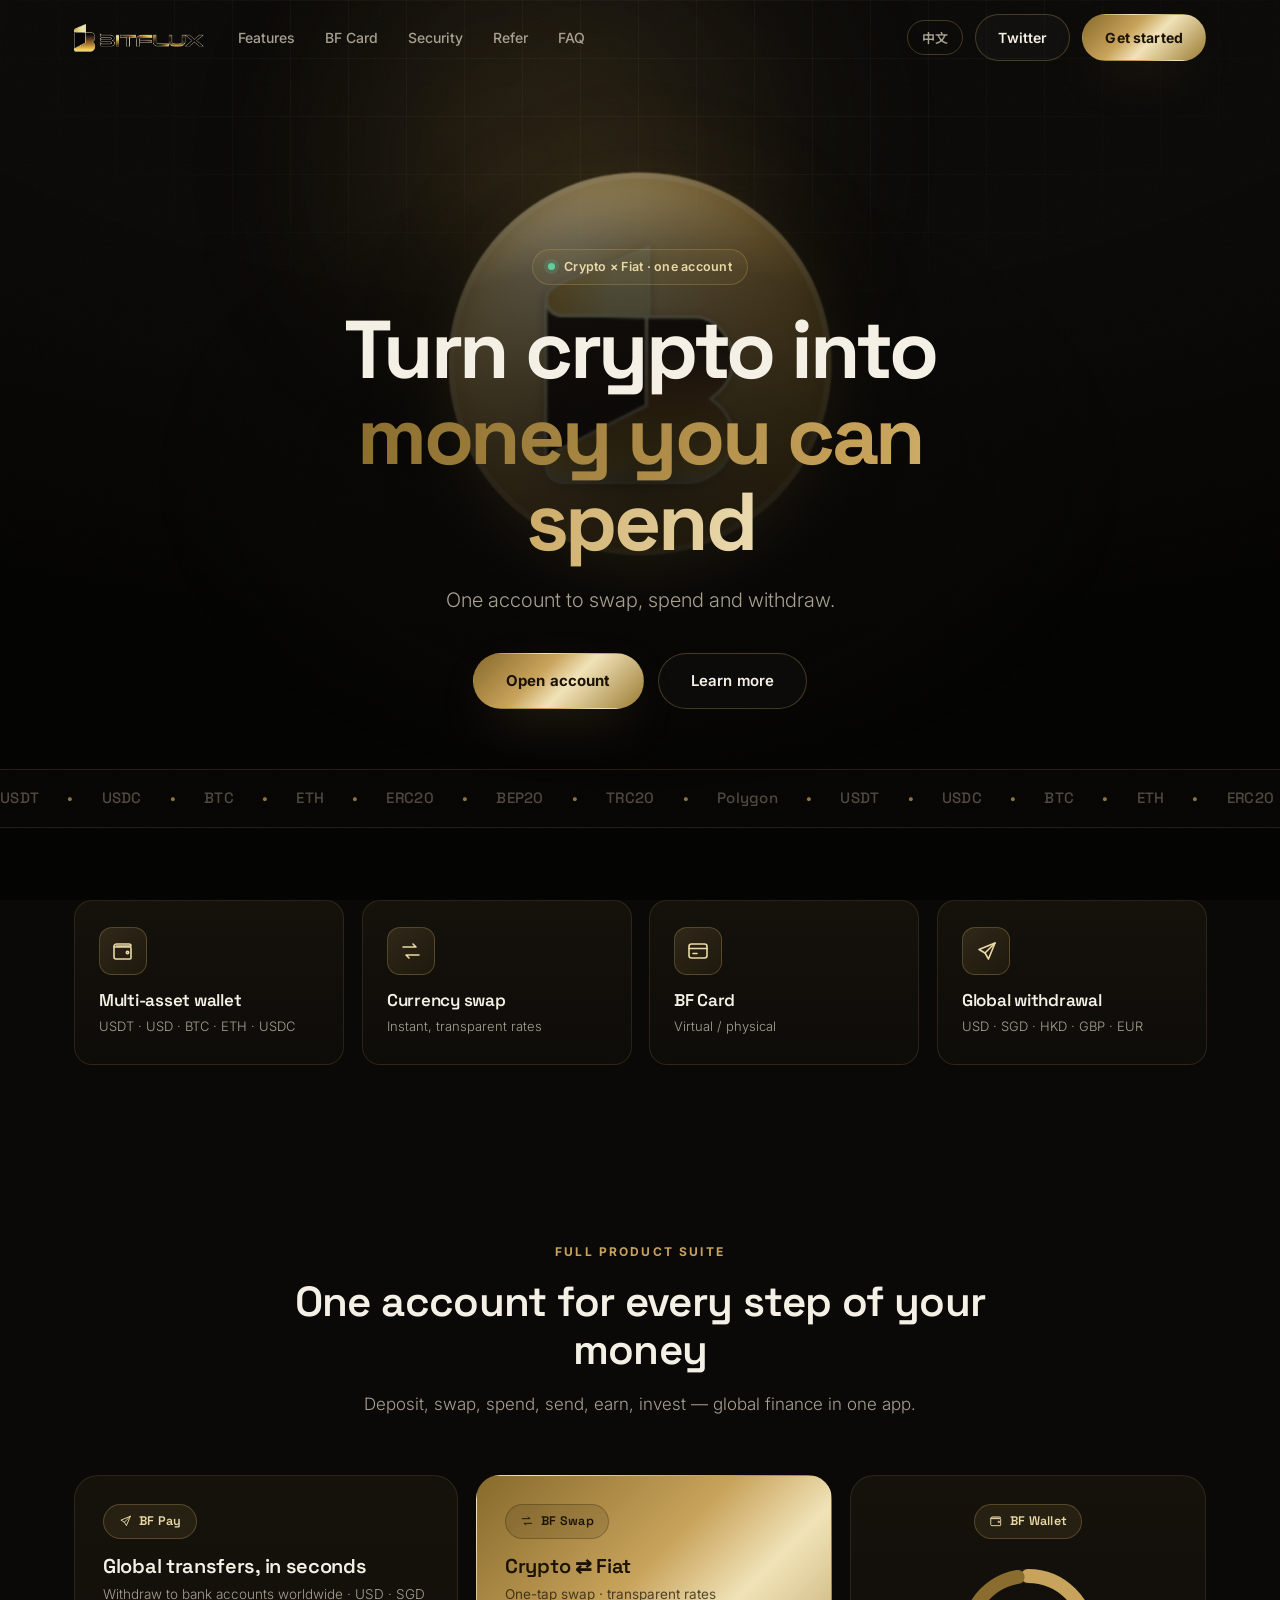
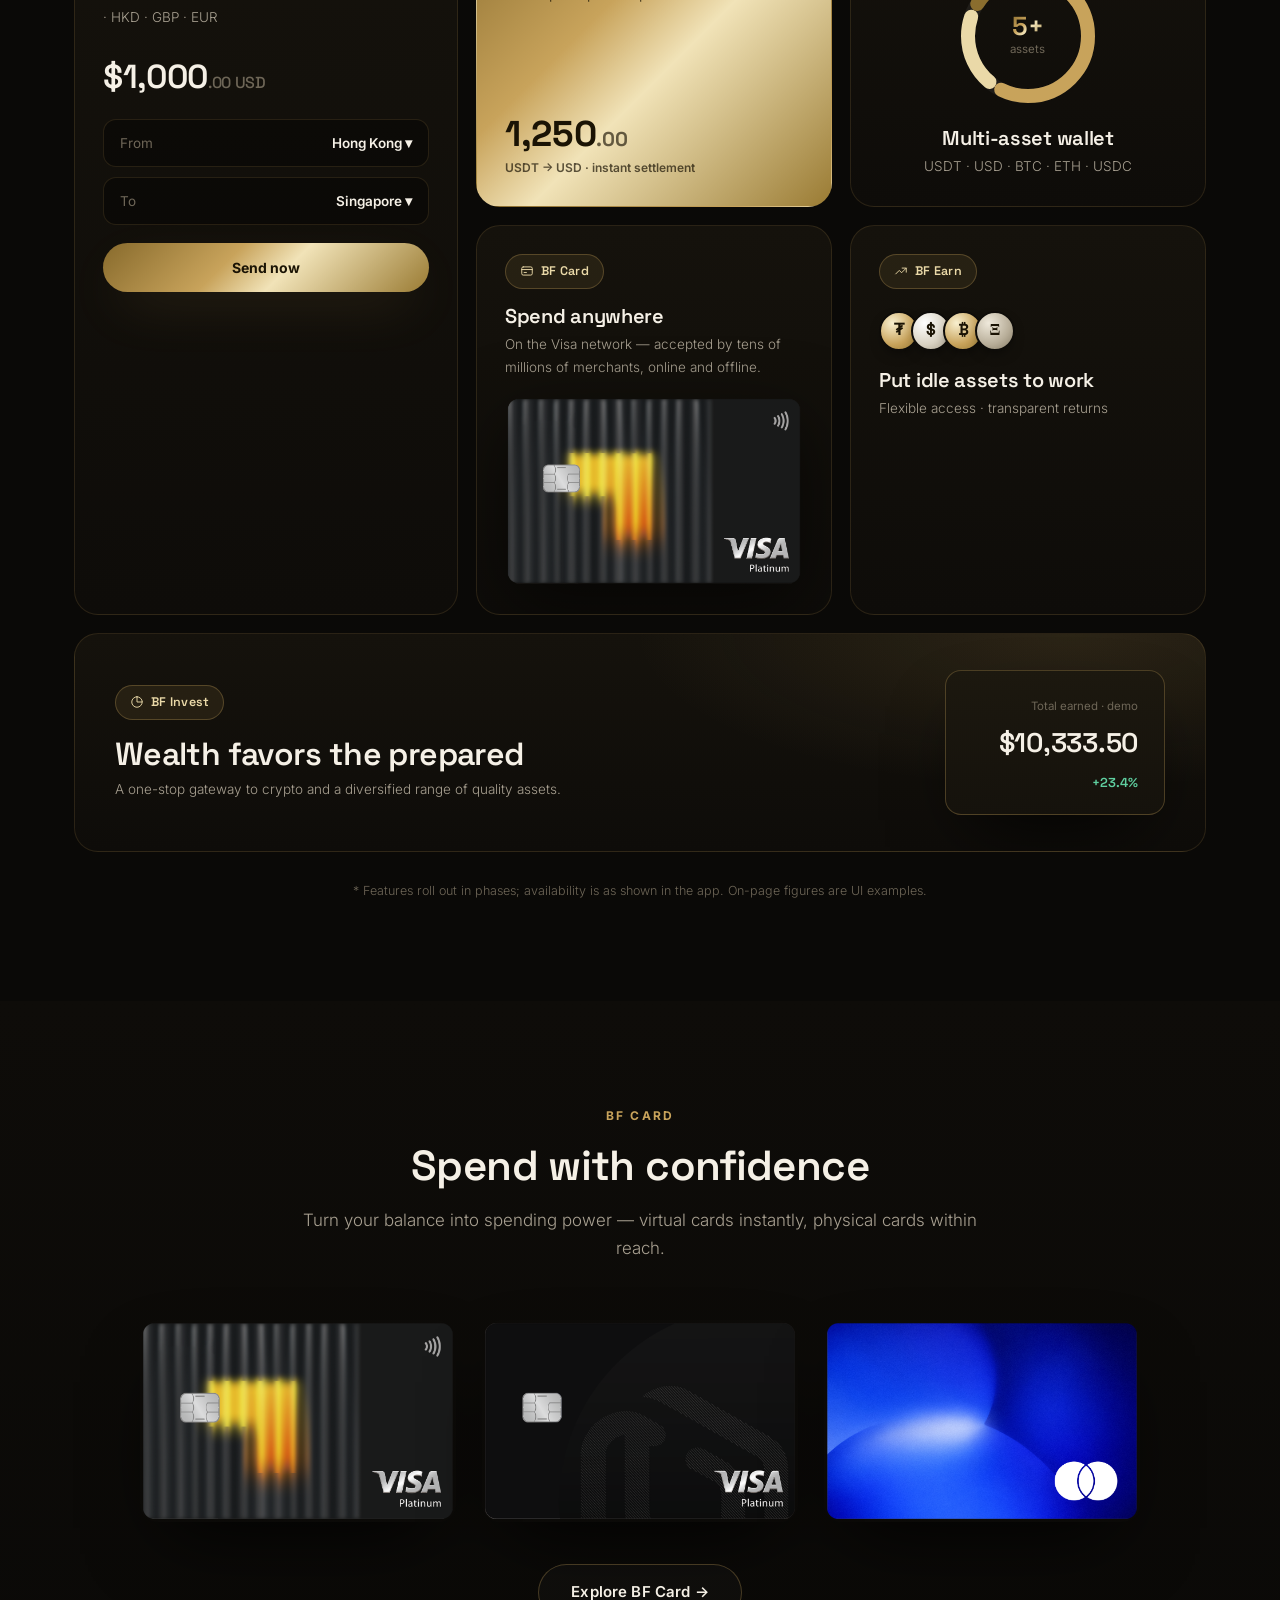
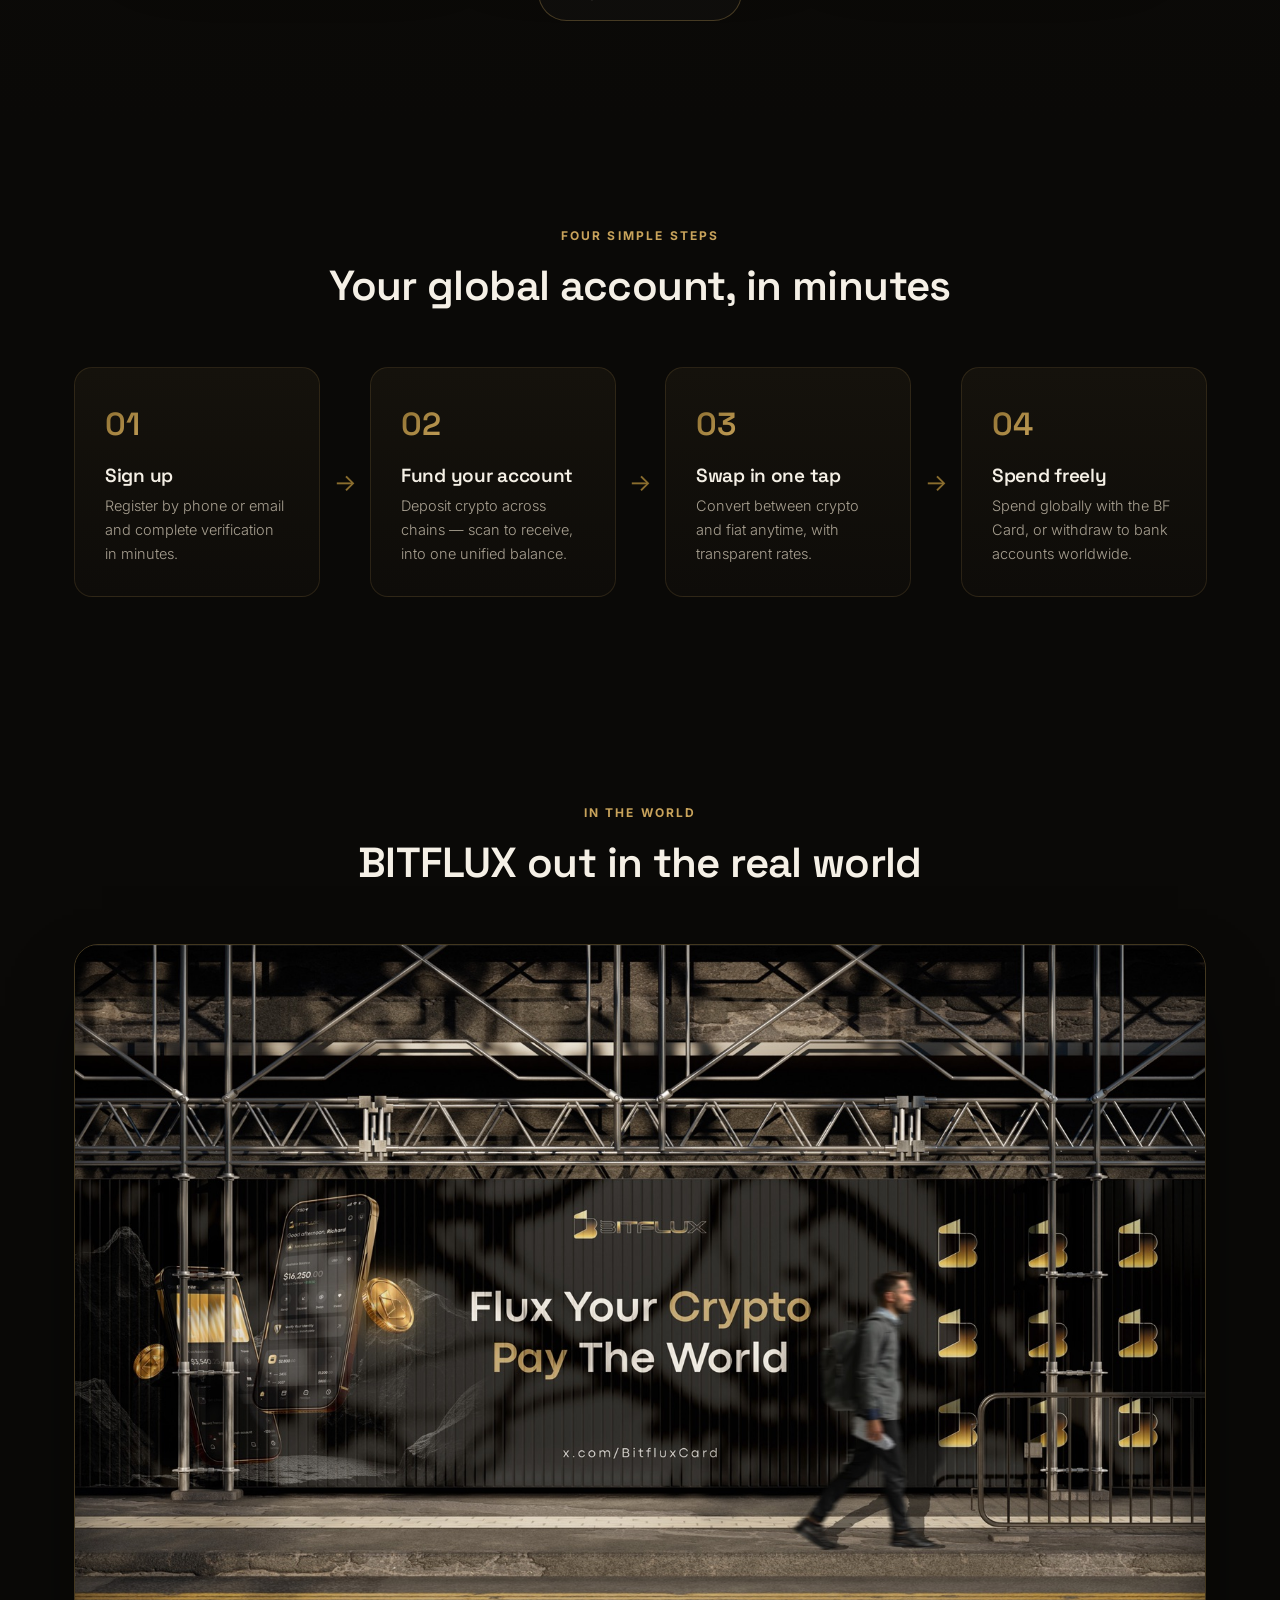
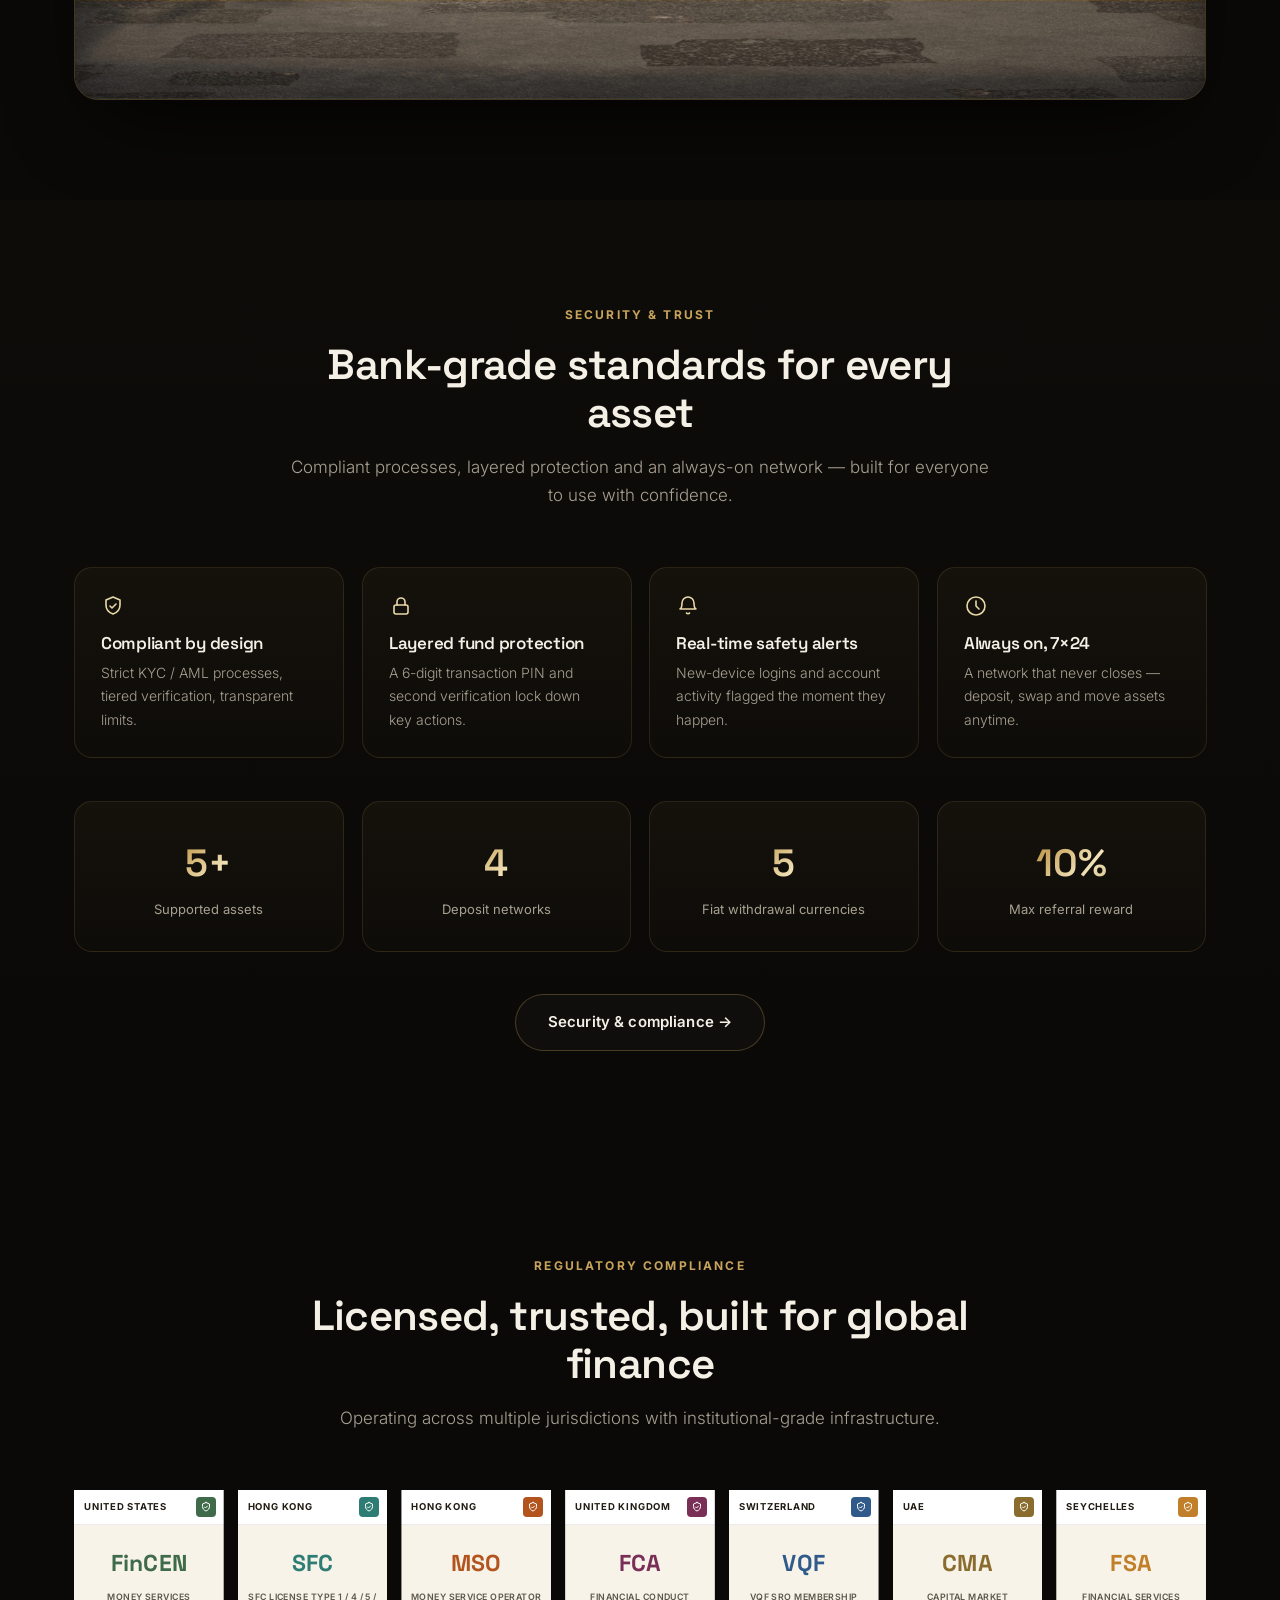
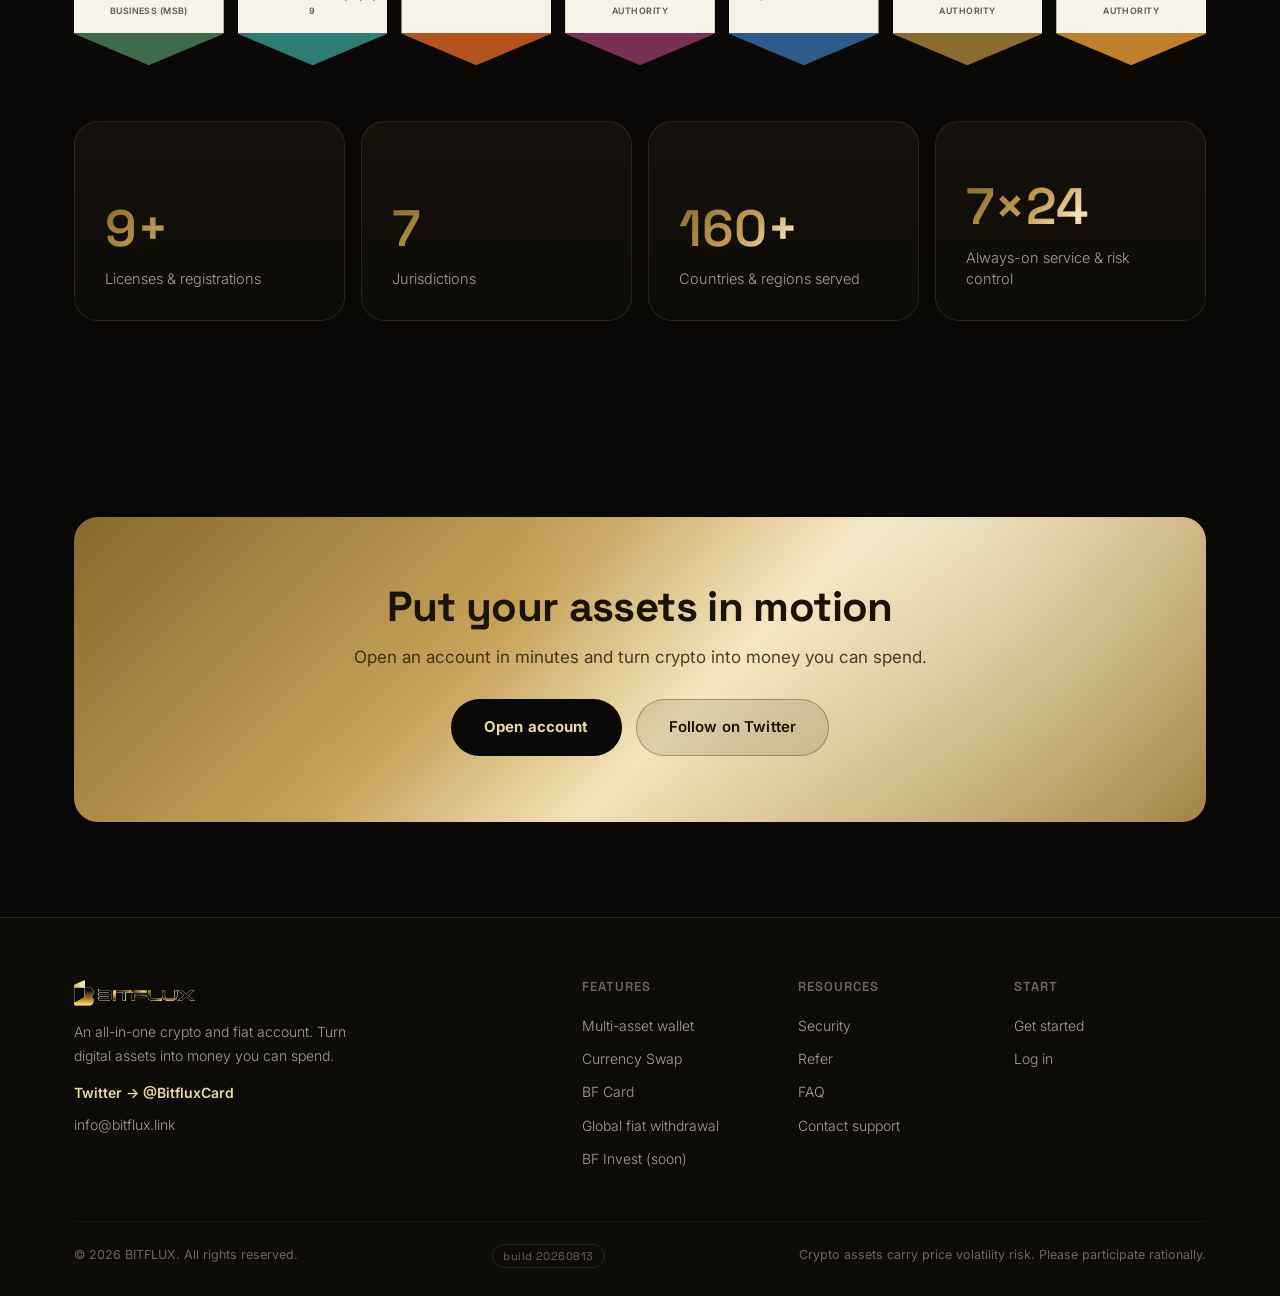
==== index.html @ 34be4fc5 "Switch site metadata to English to match default EN interface Titles, meta descriptions, og/twitter " ====
<!DOCTYPE html>
<html lang="en">
<head>
  <meta charset="UTF-8" />
  <meta http-equiv="Cache-Control" content="no-cache, no-store, must-revalidate" />
  <meta http-equiv="Pragma" content="no-cache" />
  <meta http-equiv="Expires" content="0" />
  <meta name="viewport" content="width=device-width, initial-scale=1.0" />
  <title>BITFLUX · Turn crypto into money you can spend</title>
  <meta name="description" content="BITFLUX is an all-in-one crypto and fiat account: multi-currency wallet, currency swap, BF Card, global fiat withdrawal and multi-chain deposit & withdraw." />
  <meta name="theme-color" content="#0A0907" />
  <link rel="icon" type="image/png" href="assets/bitflux-favicon.png" />
  <link rel="canonical" href="https://www.bitflux.link/" />
  <meta property="og:site_name" content="BITFLUX" />
  <meta property="og:locale" content="en_US" />
  <meta property="og:title" content="BITFLUX · Turn crypto into money you can spend" />
  <meta property="og:description" content="Multi-currency wallet · Currency swap · BF Card · Global fiat withdrawal · Multi-chain deposit" />
  <meta property="og:type" content="website" />
  <meta property="og:url" content="https://www.bitflux.link/" />
  <meta property="og:image" content="https://www.bitflux.link/assets/posters/billboard.jpg" />
  <meta name="twitter:card" content="summary_large_image" />
  <meta name="twitter:site" content="@BitfluxCard" />
  <meta name="twitter:title" content="BITFLUX · Turn crypto into money you can spend" />
  <meta name="twitter:description" content="Multi-currency wallet · Currency swap · BF Card · Global fiat withdrawal · Multi-chain deposit" />
  <meta name="twitter:image" content="https://www.bitflux.link/assets/posters/billboard.jpg" />
  <link rel="preconnect" href="https://fonts.googleapis.com" />
  <link rel="preconnect" href="https://fonts.gstatic.com" crossorigin />
  <link href="https://fonts.googleapis.com/css2?family=Inter:wght@300;400;500;600;700&family=Space+Grotesk:wght@500;600;700&family=Noto+Sans+SC:wght@300;400;500;700&display=swap" rel="stylesheet" />
  <link rel="stylesheet" href="styles.css?v=20260813" />
</head>
<body class="page-home" data-i18n-title="title_home" data-i18n-desc="meta_home">
  <!-- ===== SVG icon sprite ===== -->
  <svg class="svg-defs" aria-hidden="true" focusable="false" xmlns="http://www.w3.org/2000/svg">
    <symbol id="i-wallet" viewBox="0 0 24 24"><path d="M3 7.5A2.5 2.5 0 0 1 5.5 5H18a2 2 0 0 1 2 2v0H5.5"/><path d="M3 7.5V18a2 2 0 0 0 2 2h14a1 1 0 0 0 1-1V9a1 1 0 0 0-1-1H4"/><circle cx="16.5" cy="13.5" r="1.2"/></symbol>
    <symbol id="i-swap" viewBox="0 0 24 24"><path d="M4 8h13l-3-3"/><path d="M20 16H7l3 3"/></symbol>
    <symbol id="i-card" viewBox="0 0 24 24"><rect x="3" y="5" width="18" height="14" rx="2.5"/><path d="M3 9.5h18"/><path d="M7 14.5h4"/></symbol>
    <symbol id="i-send" viewBox="0 0 24 24"><path d="M21 4 11 14"/><path d="M21 4 14.5 20l-3.5-6L5 10.5 21 4Z"/></symbol>
    <symbol id="i-deposit" viewBox="0 0 24 24"><path d="M12 3v11"/><path d="m8 10 4 4 4-4"/><path d="M5 19h14"/></symbol>
    <symbol id="i-gift" viewBox="0 0 24 24"><rect x="4" y="9" width="16" height="11" rx="1.5"/><path d="M4 13h16M12 9v11"/><path d="M12 9c-1.5-3-5-3-5-1 0 1.5 2 2 5 2 3 0 5-.5 5-2 0-2-3.5-2-5 1Z"/></symbol>
    <symbol id="i-shield" viewBox="0 0 24 24"><path d="M12 3 5 6v5c0 4.2 3 7.6 7 9 4-1.4 7-4.8 7-9V6l-7-3Z"/><path d="m9 12 2 2 4-4"/></symbol>
    <symbol id="i-earn" viewBox="0 0 24 24"><path d="M3 17l6-6 4 4 8-8"/><path d="M14 7h7v7"/></symbol>
    <symbol id="i-invest" viewBox="0 0 24 24"><path d="M21 12A9 9 0 1 1 12 3"/><path d="M12 3a9 9 0 0 1 9 9h-9V3Z"/></symbol>
    <symbol id="i-lock" viewBox="0 0 24 24"><rect x="5" y="11" width="14" height="9" rx="2"/><path d="M8 11V8a4 4 0 0 1 8 0v3"/></symbol>
    <symbol id="i-bell" viewBox="0 0 24 24"><path d="M6 9a6 6 0 1 1 12 0c0 5 2 6 2 6H4s2-1 2-6"/><path d="M10.5 19a1.8 1.8 0 0 0 3 0"/></symbol>
    <symbol id="i-clock" viewBox="0 0 24 24"><circle cx="12" cy="12" r="9"/><path d="M12 7v5l3 3"/></symbol>
  </svg>

  <!-- ===== NAV ===== -->
  <nav class="nav" id="nav">
    <div class="nav-inner">
      <a class="nav-logo" href="index.html" aria-label="BITFLUX"><img src="assets/bitflux-logo.png" alt="BITFLUX" /></a>
      <div class="nav-links">
        <a href="features.html" data-i18n="nav_features">功能</a>
        <a href="card.html" data-i18n="nav_card">BF Card</a>
        <a href="features.html#security" data-i18n="nav_security">安全</a>
        <a href="features.html#referral" data-i18n="nav_referral">邀请</a>
        <a href="features.html#faq" data-i18n="nav_faq">常见问题</a>
      </div>
      <div class="nav-actions">
        <button class="lang-toggle" id="langToggle" aria-label="Switch language">EN</button>
        <a class="btn btn-ghost" href="https://x.com/bitfluxcard" target="_blank" rel="noopener">Twitter</a>
        <a class="btn btn-primary" href="https://app.bitflux.link" target="_blank" rel="noopener" data-i18n="nav_cta">开始使用</a>
      </div>
      <button class="nav-burger" id="burger" aria-label="Menu"><span></span><span></span><span></span></button>
    </div>
    <div class="nav-mobile" id="navMobile">
      <a href="features.html" data-i18n="nav_features">功能</a>
      <a href="card.html" data-i18n="nav_card">BF Card</a>
      <a href="features.html#security" data-i18n="nav_security">安全</a>
      <a href="features.html#referral" data-i18n="nav_referral">邀请</a>
      <a href="features.html#faq" data-i18n="nav_faq">常见问题</a>
      <a class="btn btn-primary" href="https://app.bitflux.link" target="_blank" rel="noopener" data-i18n="nav_cta">开始使用</a>
      <button class="lang-toggle lang-toggle-mobile" id="langToggleMobile" aria-label="Switch language">English</button>
    </div>
  </nav>

  <main id="top">
    <!-- ===== HERO (minimal · spinning coin) ===== -->
    <section class="hero-min">
      <div class="hero-min-bg" aria-hidden="true">
        <div class="glow glow-1"></div>
        <div class="glow glow-2"></div>
        <div class="grid-lines"></div>
        <!-- 3D spinning gold coin -->
        <div class="coin-stage">
          <div class="coin">
            <div class="coin-face coin-front"><img src="assets/bitflux-icon.png" alt="" /></div>
            <div class="coin-face coin-back"><span>₿</span></div>
            <div class="coin-edge"></div>
          </div>
        </div>
      </div>

      <div class="hero-min-inner">
        <span class="pill"><span class="pill-dot"></span><span data-i18n="hero_pill">加密 × 法币 · 一个账户</span></span>
        <h1 class="hero-min-title"><span data-i18n="hero_title_1">把加密货币</span><br /><span class="gold" data-i18n="hero_title_2">变成可花的钱</span></h1>
        <p class="hero-min-sub" data-i18n="hero_sub">一个账户，完成兑换、消费与提现。</p>
        <div class="hero-min-cta">
          <a class="btn btn-primary btn-lg" href="https://app.bitflux.link" target="_blank" rel="noopener" data-i18n="hero_cta1">立即开户</a>
          <a class="btn btn-ghost btn-lg" href="features.html" data-i18n="hero_cta2">了解更多</a>
        </div>
      </div>

      <div class="marquee" aria-hidden="true">
        <div class="marquee-track">
          <span>USDT</span><span class="dot">•</span><span>USDC</span><span class="dot">•</span><span>BTC</span><span class="dot">•</span><span>ETH</span><span class="dot">•</span><span>ERC20</span><span class="dot">•</span><span>BEP20</span><span class="dot">•</span><span>TRC20</span><span class="dot">•</span><span>Polygon</span><span class="dot">•</span>
          <span>USDT</span><span class="dot">•</span><span>USDC</span><span class="dot">•</span><span>BTC</span><span class="dot">•</span><span>ETH</span><span class="dot">•</span><span>ERC20</span><span class="dot">•</span><span>BEP20</span><span class="dot">•</span><span>TRC20</span><span class="dot">•</span><span>Polygon</span><span class="dot">•</span>
        </div>
      </div>
    </section>

    <!-- ===== HIGHLIGHTS (compact) ===== -->
    <section class="section section-tight">
      <div class="container">
        <div class="highlight-row">
          <a class="hl reveal" href="features.html">
            <div class="hl-ico"><svg class="ico"><use href="#i-wallet"/></svg></div>
            <h3 data-i18n="hl1_t">多币种钱包</h3>
            <p data-i18n="hl1_d">USDT · USD · BTC · ETH · USDC</p>
          </a>
          <a class="hl reveal" href="features.html">
            <div class="hl-ico"><svg class="ico"><use href="#i-swap"/></svg></div>
            <h3 data-i18n="hl2_t">外汇兑换</h3>
            <p data-i18n="hl2_d">秒级到账，汇率透明</p>
          </a>
          <a class="hl reveal" href="card.html">
            <div class="hl-ico"><svg class="ico"><use href="#i-card"/></svg></div>
            <h3 data-i18n="hl3_t">BF Card</h3>
            <p data-i18n="hl3_d">虚拟卡 / 实体卡</p>
          </a>
          <a class="hl reveal" href="features.html">
            <div class="hl-ico"><svg class="ico"><use href="#i-send"/></svg></div>
            <h3 data-i18n="hl4_t">全球提现</h3>
            <p data-i18n="hl4_d">USD · SGD · HKD · GBP · EUR</p>
          </a>
        </div>
      </div>
    </section>

    <!-- ===== PRODUCT SUITE (full product line) ===== -->
    <section class="section" id="suite">
      <div class="container">
        <div class="section-head reveal">
          <span class="eyebrow" data-i18n="ps_eyebrow">完整产品线</span>
          <h2 class="section-title" data-i18n="ps_title">一个账户，覆盖资金的每一步</h2>
          <p class="section-lead" data-i18n="ps_lead">存、兑、花、转、赚、投——把全球金融能力，装进一个 App。</p>
        </div>
        <div class="bento">
          <!-- BF Pay — send-money demo (tall) -->
          <div class="bx bx-pay reveal">
            <span class="bx-pill"><svg class="ico"><use href="#i-send"/></svg>BF Pay</span>
            <h3 data-i18n="bxp_t">全球转账，秒级到账</h3>
            <p class="bx-sub" data-i18n="bxp_s">提现转账至全球银行账户 · USD · SGD · HKD · GBP · EUR</p>
            <div class="bx-amt" aria-hidden="true">$1,000<small>.00 USD</small></div>
            <div class="bx-form" aria-hidden="true">
              <div class="bx-field"><span data-i18n="bxp_from">从</span><b><i data-i18n="bxp_from_v">香港</i> ▾</b></div>
              <div class="bx-field"><span data-i18n="bxp_to">到</span><b><i data-i18n="bxp_to_v">新加坡</i> ▾</b></div>
              <div class="bx-btn" data-i18n="bxp_btn">立即转账</div>
            </div>
          </div>
          <!-- BF Swap — gold accent card -->
          <div class="bx bx-swap reveal">
            <span class="bx-pill"><svg class="ico"><use href="#i-swap"/></svg>BF Swap</span>
            <h3 data-i18n="bxs_t">加密 ⇄ 法币</h3>
            <p class="bx-sub" data-i18n="bxs_s">一键互换 · 汇率透明</p>
            <div class="bx-big" aria-hidden="true">1,250<small>.00</small></div>
            <div class="bx-cap" data-i18n="bxs_cap">USDT → USD · 秒级到账</div>
          </div>
          <!-- BF Wallet — asset donut -->
          <div class="bx bx-wallet reveal">
            <span class="bx-pill"><svg class="ico"><use href="#i-wallet"/></svg>BF Wallet</span>
            <div class="donut" aria-hidden="true">
              <svg viewBox="0 0 150 150" width="150" height="150">
                <circle cx="75" cy="75" r="60" fill="none" stroke="rgba(255,255,255,.06)" stroke-width="14"/>
                <circle cx="75" cy="75" r="60" fill="none" stroke="#C8A35B" stroke-width="14" stroke-linecap="round" stroke-dasharray="216 377"/>
                <circle cx="75" cy="75" r="60" fill="none" stroke="#EAD9A8" stroke-width="14" stroke-linecap="round" stroke-dasharray="72 377" stroke-dashoffset="-230"/>
                <circle cx="75" cy="75" r="60" fill="none" stroke="#8A6D2E" stroke-width="14" stroke-linecap="round" stroke-dasharray="50 377" stroke-dashoffset="-316"/>
              </svg>
              <div class="donut-center"><b>5+</b><span data-i18n="bxw_c">币种</span></div>
            </div>
            <h3 data-i18n="bxw_t">多币种钱包</h3>
            <p class="bx-sub" data-i18n="bxw_s">USDT · USD · BTC · ETH · USDC</p>
          </div>
          <!-- BF Card — real-looking mini card -->
          <div class="bx bx-card reveal">
            <span class="bx-pill"><svg class="ico"><use href="#i-card"/></svg>BF Card</span>
            <h3 data-i18n="bxc_t">随处可刷</h3>
            <p class="bx-sub" data-i18n="bxc_q">基于 Visa 网络，全球数千万商户线上线下受理。</p>
            <img class="bx-cardimg" src="assets/cards/card-gold.png" alt="BITFLUX BF Card · Visa Platinum" loading="lazy" />
          </div>
          <!-- BF Earn — coin stack -->
          <div class="bx bx-earn reveal">
            <span class="bx-pill"><svg class="ico"><use href="#i-earn"/></svg>BF Earn</span>
            <div class="coin-row" aria-hidden="true">
              <span class="coin-chip">₮</span><span class="coin-chip">$</span><span class="coin-chip">₿</span><span class="coin-chip">Ξ</span>
            </div>
            <h3 data-i18n="bxe_t">让闲置资产为你工作</h3>
            <p class="bx-sub" data-i18n="bxe_s">灵活存取 · 收益透明可查</p>
          </div>
          <!-- BF Invest — wide statement band -->
          <div class="bx bx-invest reveal">
            <div class="bxi-copy">
              <span class="bx-pill"><svg class="ico"><use href="#i-invest"/></svg>BF Invest</span>
              <h3 data-i18n="bxi_t">财富，青睐有准备的人</h3>
              <p class="bx-sub" data-i18n="bxi_s">一站式投资入口，轻松配置加密与多元优质资产。</p>
            </div>
            <div class="bxi-stat" aria-hidden="true">
              <span data-i18n="bxi_stat_l">累计收益 · 示例</span>
              <b>$10,333.50</b>
              <em>+23.4%</em>
            </div>
          </div>
        </div>
        <p class="suite-note reveal" data-i18n="ps_note">* 产品功能分阶段开放，以 App 内实际上线为准；页面数字为界面示例。</p>
      </div>
    </section>

    <!-- ===== CARD SHOWCASE (real images) ===== -->
    <section class="section section-alt" id="card-teaser">
      <div class="container">
        <div class="section-head reveal">
          <span class="eyebrow" data-i18n="card_eyebrow">BF Card</span>
          <h2 class="section-title" data-i18n="card_title">随行生活，自在掌控</h2>
          <p class="section-lead" data-i18n="card_lead">把余额变成消费力——三款卡面，由你选择。</p>
        </div>
        <div class="card-show reveal">
          <div class="card-show-item"><img src="assets/cards/card-gold.png" alt="BITFLUX Golden Card" loading="lazy" /></div>
          <div class="card-show-item"><img src="assets/cards/card-black.png" alt="BITFLUX Black Card" loading="lazy" /></div>
          <div class="card-show-item"><img src="assets/cards/card-blue.png" alt="BITFLUX Blue Card" loading="lazy" /></div>
        </div>
        <div class="center-cta reveal">
          <a class="btn btn-ghost btn-lg" href="card.html" data-i18n="card_more">查看 BF Card 详情 →</a>
        </div>
      </div>
    </section>

    <!-- ===== HOW IT WORKS (4 simple steps) ===== -->
    <section class="section" id="how">
      <div class="container">
        <div class="section-head reveal">
          <span class="eyebrow" data-i18n="hw_eyebrow">简单四步</span>
          <h2 class="section-title" data-i18n="hw_title">几分钟，开启你的全球账户</h2>
        </div>
        <div class="steps">
          <div class="step reveal">
            <div class="step-num">01</div>
            <h3 data-i18n="hw1_t">注册开户</h3>
            <p data-i18n="hw1_d">手机或邮箱注册，按引导几分钟完成身份认证。</p>
          </div>
          <div class="step-arrow" aria-hidden="true">→</div>
          <div class="step reveal">
            <div class="step-num">02</div>
            <h3 data-i18n="hw2_t">充值入金</h3>
            <p data-i18n="hw2_d">多链充值加密资产，扫码即可收款，汇入同一余额。</p>
          </div>
          <div class="step-arrow" aria-hidden="true">→</div>
          <div class="step reveal">
            <div class="step-num">03</div>
            <h3 data-i18n="hw3_t">一键兑换</h3>
            <p data-i18n="hw3_d">加密与法币随时互换，汇率透明，所见即所得。</p>
          </div>
          <div class="step-arrow" aria-hidden="true">→</div>
          <div class="step reveal">
            <div class="step-num">04</div>
            <h3 data-i18n="hw4_t">自由消费</h3>
            <p data-i18n="hw4_d">用 BF Card 全球消费，或提现到全球银行账户。</p>
          </div>
        </div>
      </div>
    </section>

    <!-- ===== BRAND PRESENCE (billboard) ===== -->
    <section class="section" id="brand">
      <div class="container">
        <div class="section-head reveal">
          <span class="eyebrow" data-i18n="bb_eyebrow">品牌实景</span>
          <h2 class="section-title" data-i18n="bb_title">把 BITFLUX 带到真实世界</h2>
        </div>
        <div class="billboard reveal">
          <img src="assets/posters/billboard.jpg" alt="BITFLUX out-of-home advertising" loading="lazy" />
        </div>
      </div>
    </section>

    <!-- ===== SECURITY & TRUST ===== -->
    <section class="section section-alt" id="trust">
      <div class="container">
        <div class="section-head reveal">
          <span class="eyebrow" data-i18n="tr_eyebrow">安全与信任</span>
          <h2 class="section-title" data-i18n="tr_title">以银行级标准，守护每一笔资产</h2>
          <p class="section-lead" data-i18n="tr_lead">合规流程、多重防护与全天候网络——让每个人都能放心使用。</p>
        </div>
        <div class="why-grid">
          <div class="why-card reveal">
            <div class="why-ico"><svg class="ico"><use href="#i-shield"/></svg></div>
            <h3 data-i18n="tr1_t">合规运营</h3>
            <p data-i18n="tr1_d">严格执行 KYC / AML 流程，分级认证，额度清晰透明。</p>
          </div>
          <div class="why-card reveal">
            <div class="why-ico"><svg class="ico"><use href="#i-lock"/></svg></div>
            <h3 data-i18n="tr2_t">多重资金防护</h3>
            <p data-i18n="tr2_d">6 位交易 PIN 与二次验证，关键操作层层加锁。</p>
          </div>
          <div class="why-card reveal">
            <div class="why-ico"><svg class="ico"><use href="#i-bell"/></svg></div>
            <h3 data-i18n="tr3_t">实时安全提醒</h3>
            <p data-i18n="tr3_d">新设备登录与账户动态即时通知，异常第一时间掌握。</p>
          </div>
          <div class="why-card reveal">
            <div class="why-ico"><svg class="ico"><use href="#i-clock"/></svg></div>
            <h3 data-i18n="tr4_t">7×24 全天候</h3>
            <p data-i18n="tr4_d">全年无休的全球网络，资产随时可存、可兑、可动。</p>
          </div>
        </div>
        <div class="stat-band reveal" style="margin-top:44px">
          <div><strong data-count="5" data-suffix="+">5+</strong><span data-i18n="ts1">种支持资产</span></div>
          <div><strong data-count="4">4</strong><span data-i18n="ts2">条充值网络</span></div>
          <div><strong data-count="5">5</strong><span data-i18n="ts3">种法币提现</span></div>
          <div><strong data-count="10" data-suffix="%">10%</strong><span data-i18n="ts4">最高邀请奖励</span></div>
        </div>
        <div class="center-cta reveal">
          <a class="btn btn-ghost btn-lg" href="features.html#security" data-i18n="tr_more">了解安全与合规详情 →</a>
        </div>
      </div>
    </section>

    <!-- ===== REGULATORY COMPLIANCE (license badges + big stats) ===== -->
    <section class="section" id="compliance">
      <div class="container">
        <div class="section-head reveal">
          <span class="eyebrow" data-i18n="cp_eyebrow">合规监管</span>
          <h2 class="section-title" data-i18n="cp_title">持牌合规，为全球金融而建</h2>
          <p class="section-lead" data-i18n="cp_lead">在多个司法管辖区持牌运营，以机构级标准建设基础设施。</p>
        </div>
        <div class="comp-badges reveal">
          <div class="cbadge" style="--cb:#3f6b4a">
            <div class="cb-top"><span data-i18n="cb1_c">美国</span><i class="cb-shield"><svg class="ico"><use href="#i-shield"/></svg></i></div>
            <div class="cb-acr">FinCEN</div>
            <div class="cb-name" data-i18n="cb1_n">货币服务业务注册 (MSB)</div>
          </div>
          <div class="cbadge" style="--cb:#2e7d74">
            <div class="cb-top"><span data-i18n="cb2_c">香港</span><i class="cb-shield"><svg class="ico"><use href="#i-shield"/></svg></i></div>
            <div class="cb-acr">SFC</div>
            <div class="cb-name" data-i18n="cb2_n">证券牌照 1 / 4 / 5 / 9 号</div>
          </div>
          <div class="cbadge" style="--cb:#b3541e">
            <div class="cb-top"><span data-i18n="cb3_c">香港</span><i class="cb-shield"><svg class="ico"><use href="#i-shield"/></svg></i></div>
            <div class="cb-acr">MSO</div>
            <div class="cb-name" data-i18n="cb3_n">金钱服务经营者牌照</div>
          </div>
          <div class="cbadge" style="--cb:#7a2f57">
            <div class="cb-top"><span data-i18n="cb4_c">英国</span><i class="cb-shield"><svg class="ico"><use href="#i-shield"/></svg></i></div>
            <div class="cb-acr">FCA</div>
            <div class="cb-name" data-i18n="cb4_n">金融行为监管局</div>
          </div>
          <div class="cbadge" style="--cb:#2f5a8a">
            <div class="cb-top"><span data-i18n="cb5_c">瑞士</span><i class="cb-shield"><svg class="ico"><use href="#i-shield"/></svg></i></div>
            <div class="cb-acr">VQF</div>
            <div class="cb-name" data-i18n="cb5_n">VQF 自律组织会员</div>
          </div>
          <div class="cbadge" style="--cb:#8a6d2e">
            <div class="cb-top"><span data-i18n="cb6_c">阿联酋</span><i class="cb-shield"><svg class="ico"><use href="#i-shield"/></svg></i></div>
            <div class="cb-acr">CMA</div>
            <div class="cb-name" data-i18n="cb6_n">资本市场管理局</div>
          </div>
          <div class="cbadge" style="--cb:#c07f28">
            <div class="cb-top"><span data-i18n="cb7_c">塞舌尔</span><i class="cb-shield"><svg class="ico"><use href="#i-shield"/></svg></i></div>
            <div class="cb-acr">FSA</div>
            <div class="cb-name" data-i18n="cb7_n">金融服务管理局</div>
          </div>
        </div>
        <div class="comp-stats">
          <div class="cstat reveal"><strong data-count="10" data-suffix="+">10+</strong><span data-i18n="cs1_l">项合规牌照与注册</span></div>
          <div class="cstat reveal"><strong data-count="8">8</strong><span data-i18n="cs2_l">个司法管辖区</span></div>
          <div class="cstat reveal"><strong data-count="173" data-suffix="+">173+</strong><span data-i18n="cs3_l">服务国家与地区</span></div>
          <div class="cstat reveal"><strong>7×24</strong><span data-i18n="cs4_l">全天候服务与风控</span></div>
        </div>
      </div>
    </section>

    <!-- ===== CTA ===== -->
    <section class="cta">
      <div class="container">
        <div class="cta-box reveal">
          <h2 data-i18n="cta_title">让你的资产，真正流动起来</h2>
          <p data-i18n="cta_sub">几分钟开户，把加密货币变成可花的钱。</p>
          <div class="cta-actions">
            <a class="btn btn-primary btn-lg" href="https://app.bitflux.link" target="_blank" rel="noopener" data-i18n="cta_b1">立即开户</a>
            <a class="btn btn-ghost btn-lg" href="https://x.com/bitfluxcard" target="_blank" rel="noopener" data-i18n="cta_b2">关注 Twitter</a>
          </div>
        </div>
      </div>
    </section>
  </main>

  <!-- ===== FOOTER ===== -->
  <footer class="footer">
    <div class="container">
      <div class="footer-inner">
        <div class="footer-brand">
          <img src="assets/bitflux-logo.png" alt="BITFLUX" />
          <p data-i18n="foot_desc">一站式加密与法币账户。把数字资产变成可花的钱。</p>
          <a class="footer-tg" href="https://x.com/bitfluxcard" target="_blank" rel="noopener">Twitter → @BitfluxCard</a>
          <a class="footer-email" href="mailto:info@bitflux.link">info@bitflux.link</a>
        </div>
        <div class="footer-cols">
          <div>
            <h4 data-i18n="foot_product">功能</h4>
            <a href="features.html" data-i18n="f1_t">多币种钱包</a>
            <a href="features.html" data-i18n="f2_t">外汇兑换 · Swap</a>
            <a href="card.html" data-i18n="nav_card">BF Card</a>
            <a href="features.html" data-i18n="f4_t">全球法币提现</a>
            <a href="coming-soon.html?p=BF%20Invest" data-i18n="foot_invest">BF Invest（即将上线）</a>
          </div>
          <div>
            <h4 data-i18n="foot_resource">资源</h4>
            <a href="features.html#security" data-i18n="nav_security">安全</a>
            <a href="features.html#referral" data-i18n="nav_referral">邀请有礼</a>
            <a href="features.html#faq" data-i18n="nav_faq">常见问题</a>
            <a href="https://x.com/bitfluxcard" target="_blank" rel="noopener" data-i18n="foot_support">联系支持</a>
          </div>
          <div>
            <h4 data-i18n="foot_start">开始</h4>
            <a href="https://app.bitflux.link" target="_blank" rel="noopener" data-i18n="nav_cta">开始使用</a>
            <a href="https://app.bitflux.link" target="_blank" rel="noopener" data-i18n="foot_login">登录</a>
          </div>
        </div>
      </div>
      <div class="footer-bottom">
        <span>© 2026 BITFLUX. All rights reserved.</span>
        <span class="build-tag">build 20260813</span>
        <span data-i18n="foot_disclaimer">加密资产存在价格波动风险，请理性参与。</span>
      </div>
    </div>
  </footer>

  <script src="app.js?v=20260813"></script>
</body>
</html>
---- styles.css ----
/* ===================== BITFLUX — premium black & champagne-gold ===================== */
:root{
  --bg:#0A0907;
  --bg-2:#0E0C09;
  --bg-3:#13110C;
  --panel:#15120C;
  --panel-2:#1C180F;
  --line:rgba(200,163,91,.15);
  --line-2:rgba(200,163,91,.30);
  --hair:rgba(255,255,255,.05);
  --txt:#F5F0E6;
  --txt-mut:#A8A091;
  --txt-dim:#6E6657;
  --gold:#C8A35B;
  --gold-2:#EAD9A8;
  --gold-3:#8A6D2E;
  --gold-grad:linear-gradient(135deg,#876A2C 0%,#C8A35B 38%,#F1E3B8 56%,#9A7B33 100%);
  --gold-soft:linear-gradient(135deg,rgba(200,163,91,.16),rgba(138,109,46,.10));
  --green:#5FCFA0;
  --radius:18px;
  --radius-lg:24px;
  --shadow:0 34px 80px -28px rgba(0,0,0,.9);
  --shadow-gold:0 20px 56px -18px rgba(200,163,91,.32);
  --maxw:1180px;
  --ease:cubic-bezier(.22,.61,.36,1);
}
*{box-sizing:border-box;margin:0;padding:0}
html{scroll-behavior:smooth;-webkit-text-size-adjust:100%;scroll-padding-top:88px}
body{
  font-family:'Inter',-apple-system,BlinkMacSystemFont,'Segoe UI','PingFang SC','Noto Sans SC',sans-serif;
  background:var(--bg);color:var(--txt);line-height:1.65;font-weight:400;
  -webkit-font-smoothing:antialiased;overflow-x:hidden;position:relative;
}
/* subtle film grain + vignette for a premium feel */
body::before{content:"";position:fixed;inset:0;z-index:1;pointer-events:none;opacity:.035;
  background-image:url("data:image/svg+xml,%3Csvg xmlns='http://www.w3.org/2000/svg' width='160' height='160'%3E%3Cfilter id='n'%3E%3CfeTurbulence type='fractalNoise' baseFrequency='0.9' numOctaves='2'/%3E%3C/filter%3E%3Crect width='100%25' height='100%25' filter='url(%23n)'/%3E%3C/svg%3E")}
body::after{content:"";position:fixed;inset:0;z-index:1;pointer-events:none;background:radial-gradient(ellipse 120% 80% at 50% -10%,transparent 55%,rgba(0,0,0,.55) 100%)}
main,.nav,footer{position:relative;z-index:2}
a{color:inherit;text-decoration:none}
img{max-width:100%;display:block}
h1,h2,h3,h4{font-family:'Space Grotesk','Inter','PingFang SC',sans-serif;font-weight:600;line-height:1.14;letter-spacing:-.015em}
.container{max-width:var(--maxw);margin:0 auto;padding:0 24px}
.container.narrow{max-width:820px}
.gold{background:linear-gradient(100deg,#8A6D2E 0%,#C8A35B 28%,#F8EFCF 47%,#EAD9A8 53%,#C8A35B 70%,#8A6D2E 100%);background-size:240% auto;-webkit-background-clip:text;background-clip:text;-webkit-text-fill-color:transparent;animation:goldShimmer 6s ease-in-out infinite}
@keyframes goldShimmer{0%,100%{background-position:0% 50%}50%{background-position:100% 50%}}
@property --beam{syntax:'<angle>';inherits:false;initial-value:0deg}
.ico{width:24px;height:24px;stroke:currentColor;fill:none;stroke-width:1.6;stroke-linecap:round;stroke-linejoin:round;display:block}
.svg-defs{position:absolute;width:0;height:0;overflow:hidden}

/* ===================== BUTTONS ===================== */
.btn{display:inline-flex;align-items:center;justify-content:center;gap:8px;font-weight:600;font-size:14px;border-radius:999px;padding:11px 22px;cursor:pointer;border:1px solid transparent;transition:transform .2s var(--ease),box-shadow .25s,background .25s,border-color .25s,color .25s;white-space:nowrap;font-family:inherit;letter-spacing:.01em}
.btn-lg{padding:15px 32px;font-size:15px}
.btn-primary{background:var(--gold-grad);color:#1a1304;box-shadow:var(--shadow-gold);font-weight:700;position:relative}
.btn-primary:hover{transform:translateY(-2px);box-shadow:0 26px 64px -16px rgba(200,163,91,.5)}
.btn-ghost{background:rgba(255,255,255,.025);color:var(--txt);border-color:var(--line-2)}
.btn-ghost:hover{background:rgba(200,163,91,.08);border-color:var(--gold);transform:translateY(-2px)}

/* ===================== NAV ===================== */
.nav{position:fixed;top:0;left:0;right:0;z-index:100;transition:background .4s,border-color .4s,backdrop-filter .4s,transform .5s cubic-bezier(.16,1,.3,1);border-bottom:1px solid transparent;will-change:transform}
.nav.scrolled{background:rgba(10,9,7,.72);backdrop-filter:blur(20px) saturate(1.2);border-bottom-color:var(--line)}
.nav.nav-hidden{transform:translateY(-105%)}
.nav-links a.active{color:var(--gold-2)}
.nav-links a.active::after{width:100%}
.scroll-progress{position:fixed;top:0;left:0;height:2px;width:100%;z-index:200;background:var(--gold-grad);transform:scaleX(0);transform-origin:0 50%;will-change:transform}
.nav-inner{max-width:var(--maxw);margin:0 auto;padding:14px 24px;display:flex;align-items:center;gap:26px}
.nav-logo img{height:28px;width:auto}
.nav-links{display:flex;gap:30px;margin-left:8px}
.nav-links a{font-size:14px;color:var(--txt-mut);font-weight:500;transition:color .2s;position:relative}
.nav-links a::after{content:"";position:absolute;left:0;bottom:-6px;width:0;height:1px;background:var(--gold-grad);transition:width .25s var(--ease)}
.nav-links a:hover{color:var(--gold-2)}
.nav-links a:hover::after{width:100%}
.nav-actions{margin-left:auto;display:flex;align-items:center;gap:12px}
.lang-toggle{background:none;border:1px solid var(--line-2);color:var(--txt-mut);border-radius:999px;padding:7px 14px;font-size:13px;font-weight:600;cursor:pointer;transition:.2s;font-family:inherit}
.lang-toggle:hover{color:var(--gold-2);border-color:var(--gold)}
.nav-burger{display:none;flex-direction:column;gap:5px;background:none;border:0;cursor:pointer;padding:8px;margin-left:auto}
.nav-burger span{width:24px;height:2px;background:var(--gold-2);border-radius:2px;transition:.3s}
.nav-burger.open span:nth-child(1){transform:translateY(7px) rotate(45deg)}
.nav-burger.open span:nth-child(2){opacity:0}
.nav-burger.open span:nth-child(3){transform:translateY(-7px) rotate(-45deg)}
.nav-mobile{display:none;flex-direction:column;gap:4px;padding:0 24px;background:rgba(10,9,7,.98);backdrop-filter:blur(16px);border-bottom:1px solid var(--line);overflow:hidden;max-height:0;transition:max-height .35s var(--ease),padding .35s}
.nav-mobile.open{max-height:520px;padding:12px 24px 22px}
.nav-mobile a{padding:12px 0;color:var(--txt-mut);border-bottom:1px solid var(--hair);font-weight:500}
.nav-mobile a.btn{border:0;margin-top:12px;color:#1a1304;justify-content:center}
.lang-toggle-mobile{width:100%;margin-top:12px;padding:12px 14px;text-align:center}

/* ===================== HERO ===================== */
.hero{position:relative;padding:150px 0 0;overflow:hidden}
.hero-bg{position:absolute;inset:0;z-index:0;overflow:hidden}
.glow{position:absolute;border-radius:50%;filter:blur(100px);opacity:.45}
.glow-1{width:520px;height:520px;background:radial-gradient(circle,rgba(200,163,91,.42),transparent 70%);top:-150px;left:-120px}
.glow-2{width:460px;height:460px;background:radial-gradient(circle,rgba(138,109,46,.4),transparent 70%);top:-60px;right:-120px}
.glow-3{width:420px;height:420px;background:radial-gradient(circle,rgba(234,217,168,.14),transparent 70%);bottom:-160px;left:42%}
.grid-lines{position:absolute;inset:0;background-image:linear-gradient(var(--hair) 1px,transparent 1px),linear-gradient(90deg,var(--hair) 1px,transparent 1px);background-size:58px 58px;mask-image:radial-gradient(ellipse 80% 60% at 50% 0%,#000 35%,transparent 75%);opacity:.6}
.hero-content{position:relative;z-index:2;max-width:var(--maxw);margin:0 auto;padding:0 24px;display:grid;grid-template-columns:1.05fr .95fr;gap:48px;align-items:center}
.pill{display:inline-flex;align-items:center;gap:9px;font-size:12.5px;font-weight:600;color:var(--gold-2);background:rgba(200,163,91,.07);border:1px solid var(--line-2);padding:7px 15px;border-radius:999px;margin-bottom:26px;letter-spacing:.02em}
.pill-dot{width:7px;height:7px;border-radius:50%;background:var(--green);box-shadow:0 0 0 4px rgba(95,207,160,.16);animation:pulse 2s infinite}
@keyframes pulse{50%{box-shadow:0 0 0 7px rgba(95,207,160,0)}}
.hero-title{font-size:clamp(44px,6vw,80px);margin-bottom:22px;letter-spacing:-.038em;font-weight:700;line-height:1.04}
.hero-sub{font-size:clamp(16px,1.6vw,19px);color:var(--txt-mut);max-width:540px;margin-bottom:34px;font-weight:300}
.hero-cta{display:flex;gap:14px;flex-wrap:wrap;margin-bottom:40px}
.hero-trust{display:flex;align-items:center;gap:24px}
.trust-item{display:flex;flex-direction:column}
.trust-item strong{font-family:'Space Grotesk';font-size:24px;font-weight:600;background:var(--gold-grad);-webkit-background-clip:text;background-clip:text;-webkit-text-fill-color:transparent}
.trust-item span{font-size:12.5px;color:var(--txt-dim)}
.trust-divider{width:1px;height:34px;background:var(--line-2)}

/* phones */
.hero-device{position:relative;display:flex;justify-content:center;align-items:center;min-height:600px;animation:fadeUp 1.1s cubic-bezier(.16,1,.3,1) both .1s}
@keyframes fadeUp{from{opacity:0;transform:translateY(26px)}to{opacity:1;transform:none}}
.device-glow{position:absolute;width:380px;height:380px;background:var(--gold-grad);filter:blur(120px);opacity:.22;border-radius:50%;z-index:0}
.phone{position:relative;z-index:2;background:#000;border-radius:42px;padding:10px;border:1px solid var(--line-2);box-shadow:var(--shadow);overflow:hidden}
.phone::after{content:"";position:absolute;inset:0;border-radius:42px;border:1px solid rgba(255,255,255,.05);pointer-events:none}
.phone-screen{border-radius:32px;overflow:hidden;background:#000;position:relative}
.phone-screen img{width:104%;margin-left:-2%;display:block}
.phone-main{width:286px}
.phone-main .phone-screen{height:560px}
.phone-side{position:absolute;width:228px;z-index:1;opacity:.95}
.phone-side .phone-screen{height:452px}
.phone-left{left:-14px;top:80px;transform:rotate(-7deg)}
.phone-right{right:-14px;top:64px;transform:rotate(7deg)}

/* marquee */
.marquee{margin-top:84px;border-top:1px solid var(--line);border-bottom:1px solid var(--line);overflow:hidden;background:rgba(200,163,91,.02);position:relative;z-index:2}
.marquee-track{display:flex;gap:28px;white-space:nowrap;padding:16px 0;animation:scroll 30s linear infinite;font-family:'Space Grotesk';font-weight:500;color:var(--txt-dim);font-size:15px;letter-spacing:.02em}
.marquee-track span{opacity:.7}
.marquee-track .dot{color:var(--gold)}
@keyframes scroll{to{transform:translateX(-50%)}}

/* ===================== TRUST STRIP ===================== */
.trust-strip{padding:42px 0;border-bottom:1px solid var(--hair)}
.trust-strip-label{text-align:center;font-size:12.5px;color:var(--txt-dim);letter-spacing:.06em;margin-bottom:22px;text-transform:uppercase}
.logo-row{display:flex;flex-wrap:wrap;justify-content:center;gap:14px 36px;align-items:center}
.logo-row span{font-family:'Space Grotesk';font-weight:600;font-size:16px;color:var(--txt-dim);opacity:.7;transition:color .2s,opacity .2s;cursor:default}
.logo-row span:hover{color:var(--gold-2);opacity:1}

/* ===================== SECTIONS ===================== */
.section{padding:100px 0;position:relative}
.section-alt{background:linear-gradient(180deg,var(--bg-2),var(--bg))}
.section-head{text-align:center;max-width:700px;margin:0 auto 58px}
.eyebrow{display:inline-block;font-size:12px;font-weight:700;letter-spacing:.18em;text-transform:uppercase;color:var(--gold);margin-bottom:16px}
.section-title{font-size:clamp(28px,3.6vw,42px);margin-bottom:16px;font-weight:600}
.section-lead{font-size:17px;color:var(--txt-mut);font-weight:300}

/* features */
.feature-grid{display:grid;grid-template-columns:repeat(3,1fr);gap:18px}
.fcard{background:linear-gradient(180deg,var(--panel),var(--bg-2));border:1px solid var(--line);border-radius:var(--radius);padding:30px;transition:transform .35s var(--ease),border-color .35s,box-shadow .35s}
.fcard:hover{transform:translateY(-6px);border-color:var(--line-2);box-shadow:var(--shadow)}
.fcard-ico{width:54px;height:54px;border-radius:15px;background:var(--gold-soft);border:1px solid var(--line-2);display:grid;place-items:center;margin-bottom:20px;color:var(--gold-2)}
.fcard-ico .ico{width:26px;height:26px}
.fcard h3{font-size:19px;margin-bottom:8px;font-weight:600}
.fcard p{font-size:14.5px;color:var(--txt-mut);font-weight:300}
.fcard .tags{margin-top:14px;display:flex;flex-wrap:wrap;gap:6px}
.fcard .tags span{font-size:11px;color:var(--gold-2);background:rgba(200,163,91,.08);border:1px solid var(--line);padding:3px 9px;border-radius:999px;font-weight:500}

.suite-note{text-align:center;font-size:12.5px;color:var(--txt-dim);margin-top:28px;font-weight:300}

/* why / differentiator band */
.why-grid{display:grid;grid-template-columns:repeat(4,1fr);gap:18px}
.why-card{background:linear-gradient(180deg,var(--panel),var(--bg-2));border:1px solid var(--line);border-radius:var(--radius);padding:26px;transition:transform .35s var(--ease),border-color .35s}
.why-card:hover{transform:translateY(-5px);border-color:var(--line-2)}
.why-ico{color:var(--gold-2);margin-bottom:16px}
.why-card h3{font-size:17px;margin-bottom:8px;font-weight:600}
.why-card p{font-size:14px;color:var(--txt-mut);font-weight:300}

/* stat band */
.stat-band{display:grid;grid-template-columns:repeat(4,1fr);gap:18px;text-align:center}
.stat-band div{background:linear-gradient(180deg,var(--panel),var(--bg-2));border:1px solid var(--line);border-radius:var(--radius);padding:30px 16px}
.stat-band strong{display:block;font-family:'Space Grotesk';font-size:38px;font-weight:600;background:var(--gold-grad);-webkit-background-clip:text;background-clip:text;-webkit-text-fill-color:transparent}
.stat-band span{font-size:13px;color:var(--txt-mut);margin-top:4px}

/* preview gallery */
.preview-grid{display:grid;grid-template-columns:repeat(4,1fr);gap:20px}
.preview-card{text-align:center}
.preview-frame{background:#000;border:1px solid var(--line-2);border-radius:30px;padding:8px;overflow:hidden;box-shadow:var(--shadow);transition:transform .35s var(--ease),box-shadow .35s,border-color .35s}
.preview-frame:hover{transform:translateY(-8px);border-color:var(--gold);box-shadow:var(--shadow-gold)}
.preview-frame .shot{border-radius:24px;overflow:hidden;height:380px;background:#000}
.preview-frame .shot img{width:109%;margin-left:0}
.preview-card h4{font-size:15px;margin-top:16px;font-weight:600}
.preview-card p{font-size:13px;color:var(--txt-dim);margin-top:2px;font-weight:300}

/* steps */
.steps{display:flex;align-items:stretch;justify-content:center;gap:14px;flex-wrap:wrap}
.step{flex:1;min-width:230px;background:linear-gradient(180deg,var(--panel),var(--bg-2));border:1px solid var(--line);border-radius:var(--radius);padding:30px}
.step-num{font-family:'Space Grotesk';font-size:32px;font-weight:600;background:var(--gold-grad);-webkit-background-clip:text;background-clip:text;-webkit-text-fill-color:transparent;margin-bottom:14px}
.step h3{font-size:19px;margin-bottom:8px;font-weight:600}
.step p{font-size:14.5px;color:var(--txt-mut);font-weight:300}
.step-arrow{align-self:center;font-size:24px;color:var(--gold-3)}

/* split (security / card) */
.split{display:grid;grid-template-columns:1fr 1fr;gap:58px;align-items:center}
.split-copy .section-title,.split-copy .eyebrow{text-align:left}
.check-list{list-style:none;display:flex;flex-direction:column;gap:18px;margin-top:26px}
.check-list li{display:flex;gap:14px}
.check-list .ck{flex:none;width:28px;height:28px;border-radius:9px;background:var(--gold-soft);color:var(--gold-2);display:grid;place-items:center;margin-top:2px}
.check-list .ck .ico{width:16px;height:16px}
.check-list strong{display:block;font-size:15.5px;font-weight:600}
.check-list em{font-style:normal;font-size:14px;color:var(--txt-mut);font-weight:300}
.split-visual{display:flex;justify-content:center}
.split-phone{background:#000;border:1px solid var(--line-2);border-radius:40px;padding:9px;box-shadow:var(--shadow);width:280px;overflow:hidden}
.split-phone .phone-screen{height:540px}
.card-band{background:radial-gradient(ellipse 90% 120% at 82% 0%,rgba(200,163,91,.12),transparent 60%),linear-gradient(180deg,var(--panel),var(--bg-2));border:1px solid var(--line-2);border-radius:var(--radius-lg);overflow:hidden}

/* BF card gallery */
.card-gallery{display:flex;gap:22px;justify-content:center;flex-wrap:wrap;perspective:1200px}
.bfcard{width:330px;height:208px;border-radius:18px;padding:20px;display:flex;flex-direction:column;justify-content:space-between;box-shadow:var(--shadow);position:relative;overflow:hidden;color:#fff;transition:transform .4s var(--ease)}
.bfcard::after{content:"";position:absolute;top:-40%;left:-20%;width:80%;height:180%;background:linear-gradient(120deg,transparent,rgba(255,255,255,.16),transparent);transform:rotate(8deg)}
.bfcard:hover{transform:translateY(-8px) rotateX(4deg)}
.bfc-top{display:flex;align-items:center;justify-content:space-between;font-size:11px;letter-spacing:.18em;font-weight:600;opacity:.85;position:relative;z-index:2}
.bfc-mark{height:26px;width:auto;filter:drop-shadow(0 1px 2px rgba(0,0,0,.4))}
.bfc-num{font-family:'Space Grotesk';font-size:18px;letter-spacing:.12em;position:relative;z-index:2}
.bfc-foot{display:flex;align-items:flex-end;justify-content:space-between;font-size:12px;position:relative;z-index:2}
.bfc-foot b{font-family:'Space Grotesk';letter-spacing:.05em}
.c-gold{background:linear-gradient(135deg,#6f5621,#c8a35b 45%,#f1e3b8 60%,#876a2c);color:#1a1304}
.c-obsidian{background:linear-gradient(135deg,#100f0c,#26231b 55%,#0c0b09);border:1px solid var(--line-2)}
.c-aurora{background:linear-gradient(135deg,#1a1330,#3a2a5e 45%,#1f3a4a)}

/* earn / referral banner */
.earn-banner{display:grid;grid-template-columns:1.05fr .95fr;gap:44px;align-items:center;background:radial-gradient(ellipse 80% 120% at 0% 0%,rgba(200,163,91,.12),transparent 60%),linear-gradient(135deg,rgba(200,163,91,.05),rgba(138,109,46,.05));border:1px solid var(--line-2);border-radius:var(--radius-lg);padding:48px}
.earn-copy .section-title,.earn-copy .eyebrow{text-align:left}
.earn-card{background:linear-gradient(180deg,var(--panel-2),var(--panel));border:1px solid var(--line-2);border-radius:20px;padding:24px;box-shadow:var(--shadow)}
.ec-label{font-size:12px;color:var(--txt-dim);font-weight:600}
.ec-link{display:flex;align-items:center;gap:10px;background:rgba(0,0,0,.4);border:1px solid var(--line);border-radius:12px;padding:10px 12px;margin:10px 0 18px}
.ec-link code{font-family:'Space Grotesk';font-size:14px;flex:1;overflow:hidden;text-overflow:ellipsis;white-space:nowrap}
.ec-ico{width:16px;height:16px;color:var(--gold-2);flex:none}
.ec-copy{background:var(--gold-grad);color:#1a1304;border:0;border-radius:8px;padding:7px 14px;font-weight:700;font-size:12px;cursor:pointer;font-family:inherit;flex:none}
.u-dim{color:var(--txt-dim);font-weight:400}
.u-main{color:var(--txt);font-weight:500}
.u-code{color:var(--gold-2);font-weight:700}
.ec-stats{display:flex;gap:10px}
.ec-stats div{flex:1;text-align:center;background:rgba(255,255,255,.025);border:1px solid var(--line);border-radius:12px;padding:12px 6px}
.ec-stats strong{display:block;font-family:'Space Grotesk';font-size:22px;font-weight:600;color:var(--gold-2)}
.ec-stats span{font-size:11.5px;color:var(--txt-dim)}

/* invest teaser */
.invest-teaser{text-align:center;max-width:680px;margin:0 auto;background:linear-gradient(180deg,var(--panel),var(--bg-2));border:1px solid var(--line);border-radius:var(--radius-lg);padding:54px 40px}
.soon{display:inline-block;font-size:12px;font-weight:700;letter-spacing:.14em;text-transform:uppercase;color:var(--gold-2);background:rgba(200,163,91,.1);border:1px solid var(--line-2);padding:5px 14px;border-radius:999px;margin-bottom:18px}

/* faq — custom silky accordion */
.faq{display:flex;flex-direction:column;gap:12px}
.faq-item{background:linear-gradient(180deg,var(--panel),var(--bg-2));border:1px solid var(--line);border-radius:14px;padding:0 22px;transition:border-color .35s var(--ease),background .35s}
.faq-item.open{border-color:var(--line-2);background:linear-gradient(180deg,var(--panel-2),var(--panel))}
.faq-q{width:100%;background:none;border:0;cursor:pointer;font-family:inherit;color:var(--txt);font-weight:600;font-size:16px;padding:18px 0;display:flex;justify-content:space-between;align-items:center;gap:16px;text-align:left}
.faq-ic{position:relative;flex:none;width:18px;height:18px}
.faq-ic::before,.faq-ic::after{content:"";position:absolute;background:var(--gold);border-radius:2px;transition:transform .35s var(--ease),opacity .35s}
.faq-ic::before{top:8px;left:0;width:18px;height:2px}
.faq-ic::after{left:8px;top:0;width:2px;height:18px}
.faq-item.open .faq-ic::after{transform:rotate(90deg);opacity:0}
.faq-item.open .faq-ic::before{transform:rotate(180deg)}
.faq-a{display:grid;grid-template-rows:0fr;opacity:0;transition:grid-template-rows .42s var(--ease),opacity .42s var(--ease)}
.faq-item.open .faq-a{grid-template-rows:1fr;opacity:1}
.faq-a>p{overflow:hidden;color:var(--txt-mut);font-size:14.5px;font-weight:300;margin:0;padding-bottom:0}
.faq-item.open .faq-a>p{padding-bottom:18px}

/* cta */
.cta{padding:96px 0}
.cta-box{text-align:center;background:var(--gold-grad);border-radius:var(--radius-lg);padding:66px 40px;position:relative;overflow:hidden;color:#1a1304}
.cta-box::before{content:"";position:absolute;inset:0;background:radial-gradient(circle at 80% 10%,rgba(255,255,255,.28),transparent 50%)}
.cta-box h2{font-size:clamp(28px,3.6vw,42px);position:relative;color:#1a1304;font-weight:700}
.cta-box p{font-size:17px;margin:12px 0 28px;position:relative;color:rgba(26,19,4,.78);font-weight:400}
.cta-actions{display:flex;gap:14px;justify-content:center;flex-wrap:wrap;position:relative}
.cta-box .btn-primary{background:#0a0907;color:var(--gold-2);box-shadow:none}
.cta-box .btn-primary:hover{background:#151210}
.cta-box .btn-ghost{background:rgba(26,19,4,.1);border-color:rgba(26,19,4,.3);color:#1a1304}
.cta-box .btn-ghost:hover{background:rgba(26,19,4,.18)}

/* footer */
.footer{border-top:1px solid var(--line);padding:62px 0 28px;background:var(--bg-2)}
.footer-inner{display:grid;grid-template-columns:1.5fr 2fr;gap:40px}
.footer-brand img{height:26px;width:auto;margin-bottom:14px}
.footer-brand p{color:var(--txt-mut);font-size:14px;margin-bottom:12px;max-width:300px;font-weight:300}
.footer-tg{color:var(--gold-2);font-weight:600;font-size:14px}
.footer-email{display:block;margin-top:8px;color:var(--txt-mut);font-size:14px;font-weight:300;transition:color .2s}
.footer-email:hover{color:var(--gold-2)}
.footer-cols{display:grid;grid-template-columns:repeat(3,1fr);gap:24px}
.footer-cols h4{font-size:13px;text-transform:uppercase;letter-spacing:.08em;color:var(--txt-dim);margin-bottom:14px;font-weight:600}
.footer-cols a{display:block;color:var(--txt-mut);font-size:14px;padding:5px 0;transition:color .2s;font-weight:300}
.footer-cols a:hover{color:var(--gold-2)}
.footer-bottom{display:flex;justify-content:space-between;align-items:center;gap:16px;margin-top:46px;padding-top:22px;border-top:1px solid var(--hair);font-size:12.5px;color:var(--txt-dim);flex-wrap:wrap}

/* reveal */
.reveal{opacity:0;transform:translateY(34px) scale(.985);filter:blur(6px);transition:opacity .9s cubic-bezier(.16,1,.3,1),transform .9s cubic-bezier(.16,1,.3,1),filter .9s cubic-bezier(.16,1,.3,1);will-change:opacity,transform}
.reveal.in{opacity:1;transform:none;filter:none}

/* ===================== MICRO-INTERACTIONS ===================== */
/* JS smooth-scroll owns scrolling; disable CSS smooth to avoid fighting */
html.has-smooth{scroll-behavior:auto}

/* global cursor light */
.cursor-glow{position:fixed;top:0;left:0;width:500px;height:500px;border-radius:50%;pointer-events:none;z-index:4;opacity:0;transition:opacity .5s var(--ease);background:radial-gradient(circle,rgba(217,190,120,.10),rgba(200,163,91,.05) 35%,transparent 62%);mix-blend-mode:screen;will-change:transform}
body.cursor-on .cursor-glow{opacity:1}

/* drifting aurora in hero (idle life) */
.glow-1{animation:drift1 18s ease-in-out infinite}
.glow-2{animation:drift2 22s ease-in-out infinite}
.glow-3{animation:drift3 26s ease-in-out infinite}
@keyframes drift1{50%{transform:translate3d(46px,38px,0) scale(1.12)}}
@keyframes drift2{50%{transform:translate3d(-40px,30px,0) scale(1.08)}}
@keyframes drift3{50%{transform:translate3d(30px,-34px,0) scale(1.14)}}

/* choreographed hero entrance */
.hero-copy>*{animation:heroIn 1.1s cubic-bezier(.16,1,.3,1) both}
.hero-copy .pill{animation-delay:.05s}
.hero-copy .hero-title{animation-delay:.16s}
.hero-copy .hero-sub{animation-delay:.30s}
.hero-copy .hero-cta{animation-delay:.42s}
.hero-copy .hero-trust{animation-delay:.54s}
@keyframes heroIn{from{opacity:0;transform:translateY(30px);filter:blur(8px)}to{opacity:1;transform:none;filter:none}}

/* rotating gold beam border on cards (hover) */
.fcard::after,.why-card::after{content:"";position:absolute;inset:0;border-radius:inherit;padding:1.5px;background:conic-gradient(from var(--beam,0deg),transparent 0deg,rgba(234,217,168,.7) 60deg,rgba(248,239,207,.95) 90deg,rgba(234,217,168,.7) 120deg,transparent 200deg,transparent 360deg);-webkit-mask:linear-gradient(#000 0 0) content-box,linear-gradient(#000 0 0);-webkit-mask-composite:xor;mask-composite:exclude;opacity:0;transition:opacity .45s var(--ease);pointer-events:none;z-index:2}
.fcard:hover::after,.why-card:hover::after{opacity:1;animation:beamSpin 3.4s linear infinite}
@keyframes beamSpin{to{--beam:360deg}}

/* preview image zoom */
.preview-frame .shot img{transition:transform .65s cubic-bezier(.16,1,.3,1)}
.preview-frame:hover .shot img{transform:scale(1.07)}

/* cursor spotlight on cards */
.fcard,.why-card,.preview-frame,.step{position:relative}
.fcard::before,.why-card::before,.step::before{content:"";position:absolute;inset:0;border-radius:inherit;background:radial-gradient(220px circle at var(--mx,-100px) var(--my,-100px),rgba(234,217,168,.12),transparent 60%);opacity:0;transition:opacity .4s var(--ease);pointer-events:none;z-index:0}
.fcard:hover::before,.why-card:hover::before,.step:hover::before{opacity:1}
.fcard>*,.why-card>*,.step>*{position:relative;z-index:1}
.preview-frame::after{content:"";position:absolute;inset:0;border-radius:30px;background:radial-gradient(260px circle at var(--mx,-100px) var(--my,-100px),rgba(234,217,168,.16),transparent 55%);opacity:0;transition:opacity .4s var(--ease);pointer-events:none;z-index:3}
.preview-frame:hover::after{opacity:1}

/* primary button shine sweep */
.btn-primary{overflow:hidden}
.btn-primary::after{content:"";position:absolute;top:0;left:-120%;width:60%;height:100%;background:linear-gradient(100deg,transparent,rgba(255,255,255,.55),transparent);transform:skewX(-18deg);transition:none;pointer-events:none}
.btn-primary:hover::after{left:140%;transition:left .75s var(--ease)}

/* BF card tilt smoothing + 3D */
.card-gallery{perspective:1400px}
.bfcard{transition:transform .25s var(--ease),box-shadow .25s;transform-style:preserve-3d;will-change:transform}

/* hero phone gentle float */
@media(hover:hover){
  .phone-main{animation:floatY 7s ease-in-out infinite}
  .phone-left{animation:floatY 8s ease-in-out infinite .4s}
  .phone-right{animation:floatY 9s ease-in-out infinite .8s}
}
@keyframes floatY{50%{transform:translateY(-12px)}}
.phone-left{animation-name:floatYL}
.phone-right{animation-name:floatYR}
@keyframes floatYL{0%,100%{transform:rotate(-7deg) translateY(0)}50%{transform:rotate(-7deg) translateY(-12px)}}
@keyframes floatYR{0%,100%{transform:rotate(7deg) translateY(0)}50%{transform:rotate(7deg) translateY(-12px)}}

/* hero parallax targets get GPU hint */
.hero-device,.hero .glow{will-change:transform}

/* marquee pause on hover */
.marquee:hover .marquee-track{animation-play-state:paused}

/* nicer link/section transitions */
.fcard,.why-card,.preview-frame,.bfcard{transition-property:transform,border-color,box-shadow,background}

/* ===================== MINIMAL HERO + SPINNING COIN ===================== */
.hero-min{position:relative;min-height:92vh;display:flex;flex-direction:column;justify-content:center;align-items:center;text-align:center;padding:130px 24px 0;overflow:hidden}
.hero-min-bg{position:absolute;inset:0;z-index:0;overflow:hidden}
.hero-min-bg .glow-1{top:-120px;left:50%;transform:translateX(-60%)}
.hero-min-bg .glow-2{bottom:-140px;right:42%}
.hero-min-inner{position:relative;z-index:3;max-width:760px;margin:0 auto}
.hero-min-inner::before{content:"";position:absolute;left:50%;top:50%;width:160%;height:170%;transform:translate(-50%,-50%);background:radial-gradient(ellipse 55% 55% at 50% 50%,rgba(10,9,7,.82),rgba(10,9,7,.5) 50%,transparent 72%);z-index:-1;pointer-events:none}
.hero-min-title{font-size:clamp(40px,7vw,82px);font-weight:700;letter-spacing:-.04em;line-height:1.05;margin:22px 0 18px}
.hero-min-sub{font-size:clamp(16px,1.8vw,20px);color:var(--txt-mut);font-weight:300;max-width:520px;margin:0 auto 36px}
.hero-min-cta{display:flex;gap:14px;justify-content:center;flex-wrap:wrap}
.hero-min .pill{margin-bottom:0}
.hero-min .marquee{position:absolute;left:0;right:0;bottom:0;margin-top:0;z-index:3}

/* choreographed entrance for minimal hero */
.hero-min-inner>*{animation:heroIn 1.05s cubic-bezier(.16,1,.3,1) both}
.hero-min-inner .pill{animation-delay:.05s}
.hero-min-inner .hero-min-title{animation-delay:.16s}
.hero-min-inner .hero-min-sub{animation-delay:.30s}
.hero-min-inner .hero-min-cta{animation-delay:.42s}

/* --- 3D spinning gold coin --- */
.coin-stage{position:absolute;top:44%;left:50%;width:380px;height:380px;transform:translate(-50%,-50%);perspective:1100px;z-index:1;pointer-events:none;opacity:.62}
.coin-stage::before{content:"";position:absolute;inset:-22%;border-radius:50%;background:radial-gradient(circle,rgba(200,163,91,.34),rgba(138,109,46,.12) 45%,transparent 70%);filter:blur(26px);z-index:0}
.coin{position:absolute;inset:0;margin:auto;width:100%;height:100%;transform-style:preserve-3d;animation:coinSpin 11s linear infinite;will-change:transform}
.coin-face{position:absolute;inset:0;border-radius:50%;display:grid;place-items:center;backface-visibility:hidden;overflow:hidden;
  background:radial-gradient(circle at 32% 28%,#fbf1cf 0%,#e7cf90 24%,#c8a35b 48%,#9a7b33 72%,#6f5621 100%);
  box-shadow:inset 0 0 0 6px rgba(255,255,255,.18),inset 0 0 34px rgba(108,82,28,.55),0 24px 60px -20px rgba(200,163,91,.6)}
.coin-front{transform:translateZ(9px)}
.coin-back{transform:rotateY(180deg) translateZ(9px)}
.coin-face img{width:50%;height:auto;filter:drop-shadow(0 2px 5px rgba(80,58,16,.45));opacity:.92}
.coin-back span{font-family:'Space Grotesk',sans-serif;font-size:120px;font-weight:700;color:#7a5e23;text-shadow:0 2px 4px rgba(255,255,255,.35),0 -1px 2px rgba(80,58,16,.5)}
/* coin rim (side view) */
.coin-edge{position:absolute;top:0;left:50%;width:18px;height:100%;margin-left:-9px;transform:rotateY(90deg);border-radius:6px;
  background:repeating-linear-gradient(to bottom,#caa863 0 3px,#7c5f24 3px 6px);box-shadow:inset 0 0 8px rgba(0,0,0,.5)}
@keyframes coinSpin{from{transform:rotateY(0deg)}to{transform:rotateY(360deg)}}

/* ===================== HIGHLIGHT ROW (home) ===================== */
.section-tight{padding:72px 0}
.highlight-row{display:grid;grid-template-columns:repeat(4,1fr);gap:18px}
.hl{display:block;background:linear-gradient(180deg,var(--panel),var(--bg-2));border:1px solid var(--line);border-radius:var(--radius);padding:26px 24px;transition:transform .35s var(--ease),border-color .35s,box-shadow .35s}
.hl:hover{transform:translateY(-6px);border-color:var(--line-2);box-shadow:var(--shadow)}
.hl-ico{width:48px;height:48px;border-radius:13px;background:var(--gold-soft);border:1px solid var(--line-2);display:grid;place-items:center;margin-bottom:16px;color:var(--gold-2)}
.hl h3{font-size:17px;font-weight:600;margin-bottom:6px}
.hl p{font-size:13px;color:var(--txt-mut);font-weight:300}

/* ===================== REAL CARD SHOWCASE (home) ===================== */
.card-show{display:grid;grid-template-columns:repeat(3,1fr);gap:26px;max-width:1000px;margin:0 auto;perspective:1400px}
.card-show-item{border-radius:18px;overflow:hidden;box-shadow:var(--shadow);transition:transform .45s var(--ease),box-shadow .45s}
.card-show-item img{width:100%;display:block;border-radius:18px}
.card-show-item:hover{transform:translateY(-10px) rotateX(5deg);box-shadow:var(--shadow-gold)}
.center-cta{text-align:center;margin-top:42px}

/* ===================== SUB-PAGE HERO ===================== */
.subhero{position:relative;padding:150px 0 30px;text-align:center;overflow:hidden}
.subhero-bg{position:absolute;inset:0;z-index:0;overflow:hidden}
.subhero-bg .glow-1{top:-160px;left:46%}
.subhero-bg .glow-2{top:-80px;right:40%}
.subhero .container{position:relative;z-index:2}
.subhero-title{font-size:clamp(34px,5vw,56px);font-weight:700;letter-spacing:-.03em;margin:14px 0 16px}
.subhero-sub{font-size:clamp(16px,1.7vw,19px);color:var(--txt-mut);font-weight:300;max-width:600px;margin:0 auto}

/* ===================== CARD PAGE HERO ===================== */
.card-hero{position:relative;padding:150px 0 80px;overflow:hidden}
.card-hero-inner{position:relative;z-index:2;display:grid;grid-template-columns:1fr 1fr;gap:44px;align-items:center}
.card-hero-copy .eyebrow,.card-hero-copy .subhero-title{text-align:left}
.card-hero-copy .subhero-title{margin-top:14px}
.card-hero-copy .subhero-sub{margin:0 0 32px}
.card-hero-copy .hero-min-cta{justify-content:flex-start}
.card-hero-visual{position:relative;min-height:340px;display:flex;align-items:center;justify-content:center;perspective:1200px}
.card-float{position:absolute;width:74%;border-radius:18px;box-shadow:var(--shadow)}
.card-float-main{z-index:2;transform:rotate(-6deg);animation:floatCard 7s ease-in-out infinite}
.card-float-back{z-index:1;transform:translate(46px,52px) rotate(7deg);opacity:.92;animation:floatCard 8s ease-in-out infinite .6s}
@keyframes floatCard{50%{transform:translateY(-14px) rotate(-6deg)}}

/* ===================== CARD TIERS ===================== */
.tier-grid{display:grid;grid-template-columns:repeat(3,1fr);gap:24px}
.tier-card{background:linear-gradient(180deg,var(--panel),var(--bg-2));border:1px solid var(--line);border-radius:var(--radius-lg);padding:24px;text-align:center;transition:transform .35s var(--ease),border-color .35s,box-shadow .35s}
.tier-card:hover{transform:translateY(-8px);border-color:var(--line-2);box-shadow:var(--shadow)}
.tier-img{border-radius:14px;overflow:hidden;margin-bottom:18px;box-shadow:0 18px 40px -22px rgba(0,0,0,.8)}
.tier-img img{width:100%;display:block}
.tier-card h3{font-family:'Space Grotesk';font-size:20px;font-weight:600;margin-bottom:8px;background:var(--gold-grad);-webkit-background-clip:text;background-clip:text;-webkit-text-fill-color:transparent}
.tier-card p{font-size:14px;color:var(--txt-mut);font-weight:300}

/* ===================== FEATURES · 图文并茂 (alternating rows) ===================== */
.feat-rows{display:flex;flex-direction:column;gap:96px;margin-top:8px}
.feat-row{display:grid;grid-template-columns:.92fr 1.08fr;gap:64px;align-items:center}
.feat-row:nth-child(even){grid-template-columns:1.08fr .92fr}
.feat-row:nth-child(even) .feat-visual{order:2}
.feat-visual{position:relative;display:flex;justify-content:center}
.feat-visual::before{content:"";position:absolute;width:300px;height:300px;border-radius:50%;background:var(--gold-grad);filter:blur(120px);opacity:.16;z-index:0}
.feat-phone{position:relative;z-index:1;background:#000;border:1px solid var(--line-2);border-radius:40px;padding:9px;box-shadow:var(--shadow);width:266px;overflow:hidden}
.feat-phone::after{content:"";position:absolute;inset:0;border-radius:40px;border:1px solid rgba(255,255,255,.05);pointer-events:none}
.feat-phone .phone-screen{height:538px;border-radius:32px;overflow:hidden;background:#000}
.feat-phone .phone-screen img{width:104%;margin-left:-2%;display:block}
.feat-text{max-width:480px}
.feat-text .fcard-ico{margin-bottom:18px}
.feat-step{display:inline-block;font-family:'Space Grotesk';font-size:12px;font-weight:600;letter-spacing:.16em;text-transform:uppercase;color:var(--gold-3);margin-bottom:10px}
.feat-text h3{font-size:clamp(23px,2.5vw,30px);font-weight:600;margin-bottom:14px;letter-spacing:-.01em}
.feat-text p{font-size:16px;color:var(--txt-mut);font-weight:300;margin-bottom:18px}
.feat-text .tags{display:flex;flex-wrap:wrap;gap:8px}
.feat-text .tags span{font-size:11.5px;color:var(--gold-2);background:rgba(200,163,91,.08);border:1px solid var(--line);padding:4px 11px;border-radius:999px;font-weight:500}
@media(hover:hover){.feat-phone{animation:floatY 7s ease-in-out infinite}}

/* ===================== IN-PHONE APP MOCKUPS (code UI · no screenshots · no private data) ===================== */
.mock{position:absolute;inset:0;background:linear-gradient(180deg,#0e0c09,#0a0907);color:#f5f0e6;font-family:'Inter','Noto Sans SC',sans-serif;display:flex;flex-direction:column;padding:13px 13px 0;font-size:11px;line-height:1.4;overflow:hidden}
.mk-status{display:flex;justify-content:space-between;align-items:center;font-size:10px;color:#cfc6b4;font-weight:600;margin-bottom:12px;flex:none}
.mk-status .sig{display:flex;gap:3px;align-items:center}
.mk-status .sig i{width:13px;height:8px;border:1px solid #cfc6b4;border-radius:2px;opacity:.85}
.mk-status .sig i.bat{width:16px}
.mk-head{display:flex;justify-content:space-between;align-items:center;margin-bottom:14px;flex:none}
.mk-title{font-family:'Space Grotesk';font-size:15px;font-weight:600;letter-spacing:-.01em}
.mk-ico{width:27px;height:27px;border-radius:9px;background:rgba(200,163,91,.1);border:1px solid var(--line);display:grid;place-items:center;color:var(--gold-2)}
.mk-ico .ico{width:15px;height:15px}
.mk-bal{background:linear-gradient(160deg,#1b170d,#100e0a);border:1px solid var(--line);border-radius:14px;padding:14px;flex:none}
.mk-bal .lbl{font-size:10px;color:#a8a091;display:flex;justify-content:space-between;align-items:center}
.mk-bal .lbl .cur{background:rgba(255,255,255,.06);border:1px solid var(--line);border-radius:999px;padding:2px 9px;color:#e0d7c2;font-weight:600}
.mk-bal .amt{font-family:'Space Grotesk';font-size:27px;font-weight:600;margin-top:7px;letter-spacing:-.01em}
.mk-bal .amt small{color:#6e6657;font-weight:500;font-size:18px}
.mk-actions{display:flex;justify-content:space-between;margin:13px 2px 0;flex:none}
.mk-act{display:flex;flex-direction:column;align-items:center;gap:5px;font-size:9.5px;color:#cfc6b4}
.mk-act b{width:37px;height:37px;border-radius:50%;background:rgba(255,255,255,.05);border:1px solid var(--line);display:grid;place-items:center;color:var(--gold-2)}
.mk-act .ico{width:16px;height:16px}
.mk-sec{font-size:10px;color:#6e6657;font-weight:600;letter-spacing:.04em;margin:16px 2px 8px;flex:none}
.mk-list{display:flex;flex-direction:column;gap:8px}
.mk-row{display:flex;align-items:center;gap:10px;background:rgba(255,255,255,.025);border:1px solid var(--line);border-radius:12px;padding:9px 11px;flex:none}
.mk-row .ri{width:29px;height:29px;border-radius:9px;background:var(--gold-soft);border:1px solid var(--line);display:grid;place-items:center;color:var(--gold-2);flex:none;font-family:'Space Grotesk';font-weight:600;font-size:10px}
.mk-row .ri .ico{width:15px;height:15px}
.mk-row .rt{flex:1;min-width:0}
.mk-row .rt b{display:block;font-size:11.5px;font-weight:600;white-space:nowrap;overflow:hidden;text-overflow:ellipsis}
.mk-row .rt span{font-size:9.5px;color:#6e6657}
.mk-row .rv{font-family:'Space Grotesk';font-weight:600;font-size:12px;text-align:right;white-space:nowrap}
.mk-row .rv small{display:block;font-size:8.5px;color:#6e6657;font-weight:500}
.mk-row .rv.pos{color:#5fcfa0}
.mk-row .rv.neg{color:#e0866b}
.mk-tab{margin-top:auto;display:flex;justify-content:space-around;align-items:center;padding:9px 0 13px;border-top:1px solid var(--hair);color:#6e6657;flex:none}
.mk-tab .ti{display:flex;flex-direction:column;align-items:center;gap:3px;font-size:8.5px}
.mk-tab .ti.on{color:var(--gold-2)}
.mk-tab .ti .ico{width:18px;height:18px}
/* swap */
.mk-xrow{display:flex;align-items:center;justify-content:space-between;background:rgba(255,255,255,.025);border:1px solid var(--line);border-radius:13px;padding:13px 13px;flex:none}
.mk-xrow .xl{font-size:9.5px;color:#6e6657}
.mk-xrow .xa{font-family:'Space Grotesk';font-size:22px;font-weight:600}
.mk-xrow .xc{display:flex;align-items:center;gap:6px;background:rgba(200,163,91,.1);border:1px solid var(--line);border-radius:999px;padding:5px 10px;font-weight:600;color:#e0d7c2;font-size:11px}
.mk-xrow .xc .d{width:14px;height:14px;border-radius:50%;background:var(--gold-grad)}
.mk-xmid{display:flex;justify-content:center;margin:-6px 0;position:relative;z-index:2}
.mk-xmid b{width:30px;height:30px;border-radius:50%;background:#15120c;border:1px solid var(--line-2);display:grid;place-items:center;color:var(--gold-2)}
.mk-xmid .ico{width:16px;height:16px}
.mk-rate{display:flex;justify-content:space-between;font-size:9.5px;color:#a8a091;margin:14px 4px 0}
.mk-btn{margin-top:auto;margin-bottom:16px;background:var(--gold-grad);color:#1a1304;border:0;border-radius:12px;padding:13px;font-family:'Space Grotesk';font-weight:700;font-size:13px;text-align:center;flex:none}
/* card mock */
.mk-minicard{border-radius:13px;padding:14px;height:120px;display:flex;flex-direction:column;justify-content:space-between;flex:none;background:linear-gradient(135deg,#6f5621,#c8a35b 45%,#f1e3b8 60%,#876a2c);color:#1a1304;position:relative;overflow:hidden;box-shadow:0 14px 30px -16px rgba(0,0,0,.8)}
.mk-minicard::after{content:"";position:absolute;top:-40%;left:-20%;width:70%;height:180%;background:linear-gradient(120deg,transparent,rgba(255,255,255,.4),transparent);transform:rotate(10deg)}
.mk-minicard .mc-top{display:flex;justify-content:space-between;align-items:center;font-size:9px;font-weight:700;letter-spacing:.14em;position:relative;z-index:2}
.mk-minicard .mc-num{font-family:'Space Grotesk';font-size:15px;letter-spacing:.14em;position:relative;z-index:2}
.mk-minicard .mc-foot{display:flex;justify-content:space-between;align-items:flex-end;font-size:9px;font-weight:600;position:relative;z-index:2}
.mk-twocol{display:flex;gap:8px;margin-top:12px;flex:none}
.mk-twocol .mk-stat{flex:1;background:rgba(255,255,255,.025);border:1px solid var(--line);border-radius:11px;padding:10px}
.mk-twocol .mk-stat span{font-size:9px;color:#6e6657}
.mk-twocol .mk-stat b{display:block;font-family:'Space Grotesk';font-size:15px;font-weight:600;margin-top:3px}
/* referral */
.mk-hero{text-align:center;padding:10px 0 4px;flex:none}
.mk-hero .big{font-family:'Space Grotesk';font-size:42px;font-weight:700;background:var(--gold-grad);-webkit-background-clip:text;background-clip:text;-webkit-text-fill-color:transparent;line-height:1}
.mk-hero .cap{font-size:10px;color:#a8a091;margin-top:6px}
.mk-link{display:flex;align-items:center;gap:8px;background:rgba(0,0,0,.4);border:1px solid var(--line);border-radius:11px;padding:9px 11px;margin-top:14px;flex:none}
.mk-link code{font-family:'Space Grotesk';font-size:9.5px;flex:1;overflow:hidden;text-overflow:ellipsis;white-space:nowrap}
.mk-link b{background:var(--gold-grad);color:#1a1304;border-radius:7px;padding:5px 10px;font-size:9.5px;font-weight:700}
/* kyc */
.mk-step{display:flex;align-items:center;gap:11px;background:rgba(255,255,255,.025);border:1px solid var(--line);border-radius:12px;padding:11px;flex:none}
.mk-step .sd{width:26px;height:26px;border-radius:50%;display:grid;place-items:center;flex:none;font-family:'Space Grotesk';font-weight:700;font-size:11px}
.mk-step.done .sd{background:rgba(95,207,160,.16);color:#5fcfa0;border:1px solid rgba(95,207,160,.4)}
.mk-step.now .sd{background:var(--gold-grad);color:#1a1304}
.mk-step.todo .sd{background:rgba(255,255,255,.05);color:#6e6657;border:1px solid var(--line)}
.mk-step .st{flex:1}
.mk-step .st b{display:block;font-size:11.5px;font-weight:600}
.mk-step .st span{font-size:9px;color:#6e6657}
.mk-step .sb{font-size:8.5px;font-weight:600;padding:3px 8px;border-radius:999px}
.mk-step.done .sb{color:#5fcfa0;background:rgba(95,207,160,.12)}
.mk-step.now .sb{color:var(--gold-2);background:rgba(200,163,91,.12)}

/* ===================== SECURITY · COMPLIANCE · TRUST ===================== */
/* trust metrics */
.trust-metrics{display:grid;grid-template-columns:repeat(4,1fr);gap:16px;margin:0 0 64px}
.metric{position:relative;background:linear-gradient(180deg,var(--panel),var(--bg-2));border:1px solid var(--line);border-radius:var(--radius);padding:32px 18px;text-align:center;overflow:hidden;transition:transform .35s var(--ease),border-color .35s,box-shadow .35s}
.metric:hover{transform:translateY(-5px);border-color:var(--line-2);box-shadow:var(--shadow)}
.metric::before{content:"";position:absolute;top:0;left:50%;transform:translateX(-50%);width:64%;height:1px;background:var(--gold-grad);opacity:.55}
.metric-v{display:block;font-family:'Space Grotesk';font-size:clamp(30px,3.4vw,44px);font-weight:600;background:var(--gold-grad);-webkit-background-clip:text;background-clip:text;-webkit-text-fill-color:transparent;letter-spacing:-.01em;line-height:1}
.metric-l{display:block;font-size:13px;color:var(--txt-mut);margin-top:9px}

/* global compliance: map + license credentials */
.compliance{margin:0}
.compliance-map{position:relative;border:1px solid var(--line-2);border-radius:var(--radius-lg);overflow:hidden;box-shadow:var(--shadow);margin-bottom:30px}
.compliance-map img{width:100%;display:block}
.compliance-map::after{content:"";position:absolute;inset:0;background:radial-gradient(ellipse 80% 70% at 50% 130%,transparent 45%,rgba(10,9,7,.55));pointer-events:none}
.cm-badge{position:absolute;left:18px;top:16px;z-index:2;display:inline-flex;gap:8px;align-items:center;font-size:12px;font-weight:600;color:var(--gold-2);background:rgba(10,9,7,.55);border:1px solid var(--line-2);backdrop-filter:blur(8px);padding:8px 14px;border-radius:999px}
.cm-badge .ico{width:15px;height:15px}
.license-grid{display:grid;grid-template-columns:repeat(5,1fr);gap:14px}
.lic{position:relative;background:linear-gradient(180deg,var(--panel),var(--bg-2));border:1px solid var(--line);border-radius:14px;padding:16px 16px 15px;transition:transform .35s var(--ease),border-color .35s,box-shadow .35s}
.lic:hover{transform:translateY(-5px);border-color:var(--line-2);box-shadow:var(--shadow)}
.lic-top{display:flex;align-items:center;justify-content:space-between;margin-bottom:11px}
.lic-flag{font-size:22px;line-height:1}
.lic-auth{font-family:'Space Grotesk';font-size:15px;font-weight:600;color:var(--gold-2);letter-spacing:.02em}
.lic-region{display:block;font-size:13px;font-weight:600;color:var(--txt)}
.lic-scope{display:block;font-style:normal;font-size:11.5px;color:var(--txt-dim);margin-top:3px;line-height:1.45}
.lic-pending{display:block;margin-top:22px;font-size:12.5px;color:var(--txt-dim);text-align:center}
.lic-more{display:inline-flex;align-items:center;gap:7px;margin-top:24px;font-size:13.5px;font-weight:600;color:var(--gold-2);transition:gap .25s var(--ease)}
.lic-more .ico{width:15px;height:15px}
.lic-more:hover{gap:11px}

/* spacing for the account-protection split inside #security */
.sec-block{margin-top:78px}

/* powered by — partners + certifications */
.partners{margin-top:84px}
.partners-head{text-align:center;max-width:700px;margin:0 auto 38px}
.partner-cats{display:grid;grid-template-columns:repeat(3,1fr);gap:16px;margin-bottom:24px}
.pcat{background:linear-gradient(180deg,var(--panel),var(--bg-2));border:1px solid var(--line);border-radius:var(--radius);padding:26px 22px;text-align:center;transition:border-color .35s,box-shadow .35s}
.pcat:hover{border-color:var(--line-2);box-shadow:var(--shadow)}
.pcat-l{display:block;font-size:11px;font-weight:700;letter-spacing:.14em;text-transform:uppercase;color:var(--gold-3);margin-bottom:18px}
.pnames{display:flex;flex-wrap:wrap;justify-content:center;gap:12px 24px}
.pnames span{font-family:'Space Grotesk';font-weight:600;font-size:17px;color:var(--txt-mut);transition:color .25s}
.pcat:hover .pnames span{color:var(--gold-2)}
.cert-row{display:flex;flex-wrap:wrap;align-items:center;justify-content:center;gap:12px}
.cert-l{font-size:12px;color:var(--txt-dim);letter-spacing:.05em;margin-right:4px}
.cert-badge{font-family:'Space Grotesk';font-size:12.5px;font-weight:600;color:var(--gold-2);background:rgba(200,163,91,.07);border:1px solid var(--line-2);padding:8px 15px;border-radius:999px}

/* ===================== HOME HERO (real product shot) ===================== */
.home-hero{position:relative;padding:140px 0 0;overflow:hidden}
.home-hero-bg{position:absolute;inset:0;z-index:0;overflow:hidden}
.home-hero-bg .glow-1{top:-150px;left:-120px}
.home-hero-bg .glow-2{top:-40px;right:-130px}
.home-hero-inner{position:relative;z-index:2;display:grid;grid-template-columns:1.04fr .96fr;gap:40px;align-items:center;min-height:566px}
.home-hero-copy{max-width:560px}
.home-hero-title{font-size:clamp(40px,5.6vw,72px);font-weight:700;letter-spacing:-.038em;line-height:1.05;margin:22px 0 18px}
.home-hero-sub{font-size:clamp(16px,1.6vw,19px);color:var(--txt-mut);font-weight:300;max-width:470px;margin-bottom:32px}
.hero-trust-row{display:flex;align-items:center;gap:22px;margin-top:38px;flex-wrap:wrap}
.htr-item{display:flex;flex-direction:column}
.htr-item strong{font-family:'Space Grotesk';font-size:23px;font-weight:600;background:var(--gold-grad);-webkit-background-clip:text;background-clip:text;-webkit-text-fill-color:transparent;line-height:1.1}
.htr-item span{font-size:12px;color:var(--txt-dim);margin-top:3px}
.htr-div{width:1px;height:32px;background:var(--line-2)}
.home-hero-visual{position:relative;display:flex;justify-content:center;align-items:center;min-height:566px}
.home-hero-visual::before{content:"";position:absolute;width:420px;height:420px;border-radius:50%;background:var(--gold-grad);filter:blur(120px);opacity:.17;z-index:0}
.home-hero-visual img{position:relative;z-index:1;width:auto;max-width:100%;max-height:600px;-webkit-mask:radial-gradient(135% 125% at 50% 46%,#000 58%,transparent 90%);mask:radial-gradient(135% 125% at 50% 46%,#000 58%,transparent 90%)}
.home-hero-copy>*{animation:heroIn 1.05s cubic-bezier(.16,1,.3,1) both}
.home-hero-copy .pill{animation-delay:.05s}
.home-hero-copy .home-hero-title{animation-delay:.16s}
.home-hero-copy .home-hero-sub{animation-delay:.30s}
.home-hero-copy .hero-min-cta{animation-delay:.42s}
.home-hero-copy .hero-trust-row{animation-delay:.54s}
.home-hero-visual{animation:fadeUp 1.15s cubic-bezier(.16,1,.3,1) both .12s}
@media(hover:hover){.home-hero-visual img{animation:floatY 8s ease-in-out infinite}}

/* ===================== GLOBAL REACH BAND ===================== */
.globalband{display:grid;grid-template-columns:.82fr 1.18fr;gap:54px;align-items:center}
.gb-visual{display:flex;justify-content:center}
.gb-visual img{width:100%;max-width:300px;border-radius:22px;border:1px solid var(--line-2);box-shadow:var(--shadow)}
.gb-copy .eyebrow,.gb-copy .section-title{text-align:left}
.gb-copy .section-lead{margin-bottom:22px}
.gb-chips{display:flex;flex-wrap:wrap;gap:10px;margin-bottom:24px}
.gb-copy .lic-more{margin-top:0}

/* ===================== BILLBOARD (brand presence) ===================== */
.billboard{border:1px solid var(--line-2);border-radius:var(--radius-lg);overflow:hidden;box-shadow:var(--shadow);position:relative}
.billboard img{width:100%;display:block;transition:transform .8s cubic-bezier(.16,1,.3,1)}
.billboard:hover img{transform:scale(1.03)}
.billboard::after{content:"";position:absolute;inset:0;border-radius:var(--radius-lg);box-shadow:inset 0 0 60px rgba(0,0,0,.5);pointer-events:none}

/* ===================== CARD HERO PHOTO ===================== */
.card-hero-photo{min-height:auto}
.card-hero-photo img{position:relative;z-index:1;width:100%;max-width:480px;-webkit-mask:radial-gradient(140% 130% at 52% 48%,#000 56%,transparent 90%);mask:radial-gradient(140% 130% at 52% 48%,#000 56%,transparent 90%)}
@media(hover:hover){.card-hero-photo img{animation:floatCard 7s ease-in-out infinite}}

/* ===================== LIFESTYLE GALLERY ===================== */
.lifestyle-grid{display:grid;grid-template-columns:1fr 1fr;gap:22px}
.ls-item{margin:0;position:relative;border-radius:var(--radius-lg);overflow:hidden;border:1px solid var(--line-2);box-shadow:var(--shadow)}
.ls-item img{width:100%;height:480px;object-fit:cover;display:block;transition:transform .7s cubic-bezier(.16,1,.3,1)}
.ls-item:hover img{transform:scale(1.05)}
.ls-item figcaption{position:absolute;left:18px;bottom:16px;z-index:2;font-family:'Space Grotesk';font-size:14px;font-weight:600;color:var(--gold-2);background:rgba(10,9,7,.55);border:1px solid var(--line-2);backdrop-filter:blur(8px);padding:7px 14px;border-radius:999px}
.ls-item::after{content:"";position:absolute;inset:0;background:linear-gradient(180deg,transparent 55%,rgba(10,9,7,.6));pointer-events:none}

/* ===================== RESPONSIVE ===================== */
@media(max-width:980px){
  .trust-metrics{grid-template-columns:repeat(2,1fr)}
  .license-grid{grid-template-columns:repeat(3,1fr)}
  .partner-cats{grid-template-columns:1fr}
  .sec-block{margin-top:56px}
  .partners{margin-top:60px}
  .home-hero{padding-top:118px}
  .home-hero-inner{grid-template-columns:1fr;gap:24px;min-height:auto;text-align:center}
  .home-hero-copy{max-width:600px;margin:0 auto}
  .home-hero-sub{margin-left:auto;margin-right:auto}
  .hero-min-cta,.hero-trust-row{justify-content:center}
  .home-hero-visual{min-height:auto;margin-top:8px}
  .home-hero-visual img{max-width:380px}
  .globalband{grid-template-columns:1fr;gap:32px;text-align:center}
  .gb-copy .eyebrow,.gb-copy .section-title{text-align:center}
  .gb-chips{justify-content:center}
  .gb-copy .lic-more{justify-content:center;width:100%}
  .hero-content{grid-template-columns:1fr;gap:10px}
  .hero-copy{text-align:center;max-width:640px;margin:0 auto}
  .hero-sub{margin-left:auto;margin-right:auto}
  .hero-cta,.hero-trust{justify-content:center}
  .hero-device{margin-top:30px}
  .feature-grid{grid-template-columns:repeat(2,1fr)}
  .why-grid{grid-template-columns:repeat(2,1fr)}
  .stat-band{grid-template-columns:repeat(2,1fr)}
  .preview-grid{grid-template-columns:repeat(2,1fr);gap:24px}
  .split{grid-template-columns:1fr;gap:36px}
  .split-copy .section-title,.split-copy .eyebrow,.split-copy{text-align:center}
  .check-list{text-align:left;max-width:460px;margin-left:auto;margin-right:auto}
  .earn-banner{grid-template-columns:1fr;gap:30px;padding:36px}
  .earn-copy .section-title,.earn-copy .eyebrow,.earn-copy{text-align:center}
  .footer-inner{grid-template-columns:1fr;gap:30px}
  .highlight-row{grid-template-columns:repeat(2,1fr)}
  .card-show{grid-template-columns:1fr;max-width:440px;gap:20px}
  .tier-grid{grid-template-columns:1fr;max-width:440px;margin:0 auto}
  .card-hero-inner{grid-template-columns:1fr;gap:20px;text-align:center}
  .card-hero-copy .eyebrow,.card-hero-copy .subhero-title,.card-hero-copy .subhero-sub{text-align:center;margin-left:auto;margin-right:auto}
  .card-hero-copy .hero-min-cta{justify-content:center}
  .card-hero-visual{min-height:280px;margin-top:20px}
  .coin-stage{width:260px;height:260px}
  .feat-rows{gap:60px}
  .feat-row,.feat-row:nth-child(even){grid-template-columns:1fr;gap:30px;text-align:center}
  .feat-row:nth-child(even) .feat-visual{order:0}
  .feat-text{max-width:520px;margin:0 auto;display:flex;flex-direction:column;align-items:center}
  .feat-text p{margin-left:auto;margin-right:auto}
  .feat-text .tags{justify-content:center}
}
@media(max-width:720px){
  .nav-links,.nav-actions{display:none}
  .nav-burger{display:flex}
  .nav-mobile{display:flex}
  .step-arrow{transform:rotate(90deg)}
  .feature-grid{grid-template-columns:1fr}
  .footer-bottom{flex-direction:column;align-items:flex-start}
  .hero{padding-top:120px}
  .phone-side{display:none}
}
@media(max-width:560px){
  .trust-metrics{grid-template-columns:1fr 1fr}
  .license-grid{grid-template-columns:1fr 1fr}
  .lifestyle-grid{grid-template-columns:1fr}
  .ls-item img{height:420px}
  .why-grid,.stat-band,.preview-grid{grid-template-columns:1fr}
  .footer-cols{grid-template-columns:1fr 1fr}
  .bfcard{width:100%;max-width:340px}
  .cta-box{padding:46px 22px}
  .highlight-row{grid-template-columns:1fr;max-width:380px;margin:0 auto}
  .hero-min{min-height:86vh}
  .coin-stage{width:210px;height:210px;top:42%}
  .coin-back span{font-size:84px}
}
@media(prefers-reduced-motion:reduce){
  *{animation:none!important;transition:none!important}
  .reveal{opacity:1;transform:none}
  body::before{display:none}
  .coin{transform:rotateY(-18deg)}
}

/* ===================== PRODUCT BENTO (home · suite) ===================== */
.bento{display:grid;grid-template-columns:1.08fr 1fr 1fr;grid-template-areas:"pay swap wallet" "pay card earn" "invest invest invest";gap:18px}
.bx{position:relative;border-radius:var(--radius-lg);border:1px solid var(--line);background:linear-gradient(180deg,var(--panel),var(--bg-2));padding:28px;overflow:hidden;display:flex;flex-direction:column;transition:transform .35s var(--ease),border-color .35s,box-shadow .35s}
.bx:hover{transform:translateY(-6px);border-color:var(--line-2);box-shadow:var(--shadow)}
.bx-pill{display:inline-flex;align-items:center;gap:7px;align-self:flex-start;font-family:'Space Grotesk';font-size:12.5px;font-weight:600;letter-spacing:.02em;color:var(--gold-2);background:rgba(200,163,91,.1);border:1px solid var(--line-2);border-radius:999px;padding:6px 14px;margin-bottom:16px}
.bx-pill .ico{width:14px;height:14px}
.bx h3{font-size:20px;font-weight:600;margin-bottom:6px}
.bx .bx-sub{font-size:13.5px;color:var(--txt-mut);font-weight:300}
/* pay — send demo */
.bx-pay{grid-area:pay}
.bx-amt{font-family:'Space Grotesk';font-size:clamp(28px,2.6vw,36px);font-weight:600;margin:22px 0 2px;letter-spacing:-.01em}
.bx-amt small{color:var(--txt-dim);font-size:16px;font-weight:500}
.bx-form{margin-top:12px;display:flex;flex-direction:column;gap:10px}
.bx-field{display:flex;align-items:center;justify-content:space-between;background:rgba(0,0,0,.35);border:1px solid var(--line);border-radius:13px;padding:12px 16px;font-size:13.5px}
.bx-field span{color:var(--txt-dim)}
.bx-field b{font-weight:600;color:var(--txt)}
.bx-field b i{font-style:normal}
.bx-btn{margin-top:8px;background:var(--gold-grad);color:#1a1304;border-radius:999px;padding:13px;text-align:center;font-weight:700;font-size:14px;box-shadow:var(--shadow-gold)}
/* swap — gold accent card */
.bx-swap{grid-area:swap;background:var(--gold-grad);border-color:transparent}
.bx-swap .bx-pill{color:#1a1304;background:rgba(26,19,4,.12);border-color:rgba(26,19,4,.25)}
.bx-swap h3{color:#1a1304}
.bx-swap .bx-sub{color:rgba(26,19,4,.72);font-weight:400}
.bx-swap .bx-big{font-family:'Space Grotesk';font-size:clamp(30px,2.8vw,40px);font-weight:700;color:#1a1304;margin-top:auto;padding-top:18px;letter-spacing:-.01em;line-height:1}
.bx-swap .bx-big small{font-size:20px;opacity:.65}
.bx-swap .bx-cap{font-size:12px;font-weight:600;color:rgba(26,19,4,.7);margin-top:6px}
/* wallet — donut */
.bx-wallet{grid-area:wallet;align-items:center;text-align:center}
.bx-wallet .bx-pill{align-self:center}
.donut{position:relative;width:150px;height:150px;margin:6px auto 16px}
.donut svg{transform:rotate(-90deg);display:block}
.donut-center{position:absolute;inset:0;display:flex;flex-direction:column;align-items:center;justify-content:center}
.donut-center b{font-family:'Space Grotesk';font-size:26px;font-weight:600;background:var(--gold-grad);-webkit-background-clip:text;background-clip:text;-webkit-text-fill-color:transparent;line-height:1.1}
.donut-center span{font-size:11.5px;color:var(--txt-dim)}
/* card — real card render */
.bx-card{grid-area:card}
.bx-cardimg{margin-top:auto;padding-top:18px;width:100%;max-width:340px;align-self:center;filter:drop-shadow(0 24px 36px rgba(0,0,0,.55));transition:transform .45s var(--ease)}
.bx-card:hover .bx-cardimg{transform:translateY(-5px) rotate(-1.5deg)}
/* earn — coin chips */
.bx-earn{grid-area:earn}
.coin-row{display:flex;margin:6px 0 18px;padding-left:8px}
.coin-chip{width:40px;height:40px;border-radius:50%;display:grid;place-items:center;font-family:'Space Grotesk';font-weight:700;font-size:16px;color:#1a1304;background:radial-gradient(circle at 32% 28%,#f8efcf,#c8a35b 60%,#9a7b33);border:2px solid var(--bg-2);margin-left:-8px;box-shadow:0 6px 14px -6px rgba(0,0,0,.6)}
.coin-chip:nth-child(2){background:radial-gradient(circle at 32% 28%,#fff,#d9d2c2 60%,#a89f8c)}
.coin-chip:nth-child(4){background:radial-gradient(circle at 32% 28%,#efe9db,#b8ae99 60%,#847a64)}
/* invest — wide statement band */
.bx-invest{grid-area:invest;flex-direction:row;align-items:center;justify-content:space-between;gap:34px;padding:36px 40px;background:radial-gradient(ellipse 70% 130% at 88% 0%,rgba(200,163,91,.13),transparent 55%),linear-gradient(180deg,var(--panel),var(--bg-2))}
.bx-invest h3{font-size:clamp(24px,2.6vw,32px);letter-spacing:-.02em}
.bxi-copy{max-width:560px}
.bxi-stat{flex:none;background:linear-gradient(180deg,var(--panel-2),var(--panel));border:1px solid var(--line-2);border-radius:16px;padding:20px 26px;text-align:right;min-width:220px;box-shadow:var(--shadow)}
.bxi-stat span{font-size:11.5px;color:var(--txt-dim)}
.bxi-stat b{display:block;font-family:'Space Grotesk';font-size:27px;font-weight:600;margin:4px 0 2px;letter-spacing:-.01em}
.bxi-stat em{font-style:normal;font-family:'Space Grotesk';color:var(--green);font-size:13px;font-weight:600}
@media(max-width:980px){
  .bento{grid-template-columns:1fr 1fr;grid-template-areas:"pay swap" "pay wallet" "card earn" "invest invest"}
}
@media(max-width:640px){
  .bento{grid-template-columns:1fr;grid-template-areas:"pay" "swap" "wallet" "card" "earn" "invest"}
  .bx-invest{flex-direction:column;align-items:flex-start;padding:30px 26px}
  .bxi-stat{text-align:left;width:100%}
}

/* ===================== REGULATORY COMPLIANCE (badges + big stats) ===================== */
.comp-badges{display:grid;grid-template-columns:repeat(7,1fr);gap:14px;margin:10px 0 56px}
.comp-badges-10{grid-template-columns:repeat(5,1fr);margin-bottom:14px}
.cbadge{--cb:#8a6d2e;position:relative;background:#f7f3e9;color:#221d14;clip-path:polygon(0 0,100% 0,100% 82%,50% 100%,0 82%);text-align:center;padding-bottom:48px;transition:transform .35s var(--ease);filter:drop-shadow(0 18px 30px rgba(0,0,0,.45))}
.cbadge:hover{transform:translateY(-6px)}
.cbadge::after{content:"";position:absolute;left:0;right:0;bottom:0;height:32px;background:var(--cb)}
.cb-top{display:flex;align-items:center;justify-content:space-between;gap:6px;background:#fff;border-bottom:1px solid rgba(0,0,0,.08);padding:7px 8px 7px 10px;font-size:9.5px;font-weight:700;letter-spacing:.08em;text-transform:uppercase;white-space:nowrap}
.cb-shield{flex:none;width:20px;height:20px;border-radius:4px;background:var(--cb);display:grid;place-items:center;color:#fff;font-style:normal}
.cb-shield .ico{width:12px;height:12px;stroke-width:2}
.cb-acr{font-family:'Space Grotesk';font-size:23px;font-weight:700;margin:20px 6px 7px;color:var(--cb);letter-spacing:.01em}
.cb-name{font-size:8.8px;font-weight:600;letter-spacing:.05em;color:#5c564a;text-transform:uppercase;padding:0 9px;line-height:1.55}
.comp-stats{display:grid;grid-template-columns:repeat(4,1fr);gap:16px}
.cstat{background:linear-gradient(180deg,var(--panel),var(--bg-2));border:1px solid var(--line);border-radius:var(--radius-lg);padding:30px;min-height:200px;display:flex;flex-direction:column;justify-content:flex-end;transition:transform .35s var(--ease),border-color .35s,box-shadow .35s}
.cstat:hover{transform:translateY(-5px);border-color:var(--line-2);box-shadow:var(--shadow)}
.cstat strong{font-family:'Space Grotesk';font-size:clamp(38px,4vw,54px);font-weight:600;background:var(--gold-grad);-webkit-background-clip:text;background-clip:text;-webkit-text-fill-color:transparent;line-height:1;margin-bottom:14px}
.cstat span{font-size:14.5px;color:var(--txt-mut);font-weight:300;line-height:1.5}
@media(max-width:980px){
  .comp-badges{grid-template-columns:repeat(4,1fr)}
  .comp-stats{grid-template-columns:repeat(2,1fr)}
  .cstat{min-height:150px}
}
@media(max-width:560px){
  .comp-badges{grid-template-columns:repeat(2,1fr);gap:12px}
  .comp-stats{grid-template-columns:1fr}
  .cstat{min-height:auto;padding:26px}
}

/* ===================== CARD HERO PHOTO — seamless blend (no visible photo edges) ===================== */
.card-hero-photo::before{content:"";position:absolute;width:380px;height:380px;border-radius:50%;background:var(--gold-grad);filter:blur(140px);opacity:.13;z-index:0}
.card-hero-photo img{
  /* long-feather mask: image dissolves into the page long before its real edges */
  -webkit-mask:radial-gradient(92% 88% at 50% 52%,#000 32%,rgba(0,0,0,.85) 54%,transparent 76%);
  mask:radial-gradient(92% 88% at 50% 52%,#000 32%,rgba(0,0,0,.85) 54%,transparent 76%);
  /* crush lifted blacks so the poster's backdrop merges into the page background */
  filter:contrast(1.07) brightness(.93) saturate(1.04);
  animation:none;
}
/* alive again: edges are fully feathered now, so gentle 3-phase drift + micro-rotation
   reads as a hand hovering — not a rectangle tilting */
@media(hover:hover){
  .card-hero-photo img{animation:floatHand 9s ease-in-out infinite;will-change:transform}
  .card-hero-photo::before{animation:glowBreathe 9s ease-in-out infinite}
}
@keyframes floatHand{
  0%,100%{transform:translateY(0) rotate(0deg) scale(1)}
  33%{transform:translateY(-13px) rotate(1.2deg) scale(1.014)}
  66%{transform:translateY(-5px) rotate(-.9deg) scale(1.006)}
}
@keyframes glowBreathe{
  0%,100%{opacity:.10;transform:scale(1)}
  50%{opacity:.19;transform:scale(1.14)}
}

/* visible build tag in footer — check this to confirm you're on the latest version */
.build-tag{font-family:'Space Grotesk';font-size:11px;color:var(--txt-dim);border:1px solid var(--line);border-radius:999px;padding:2px 10px;letter-spacing:.04em}
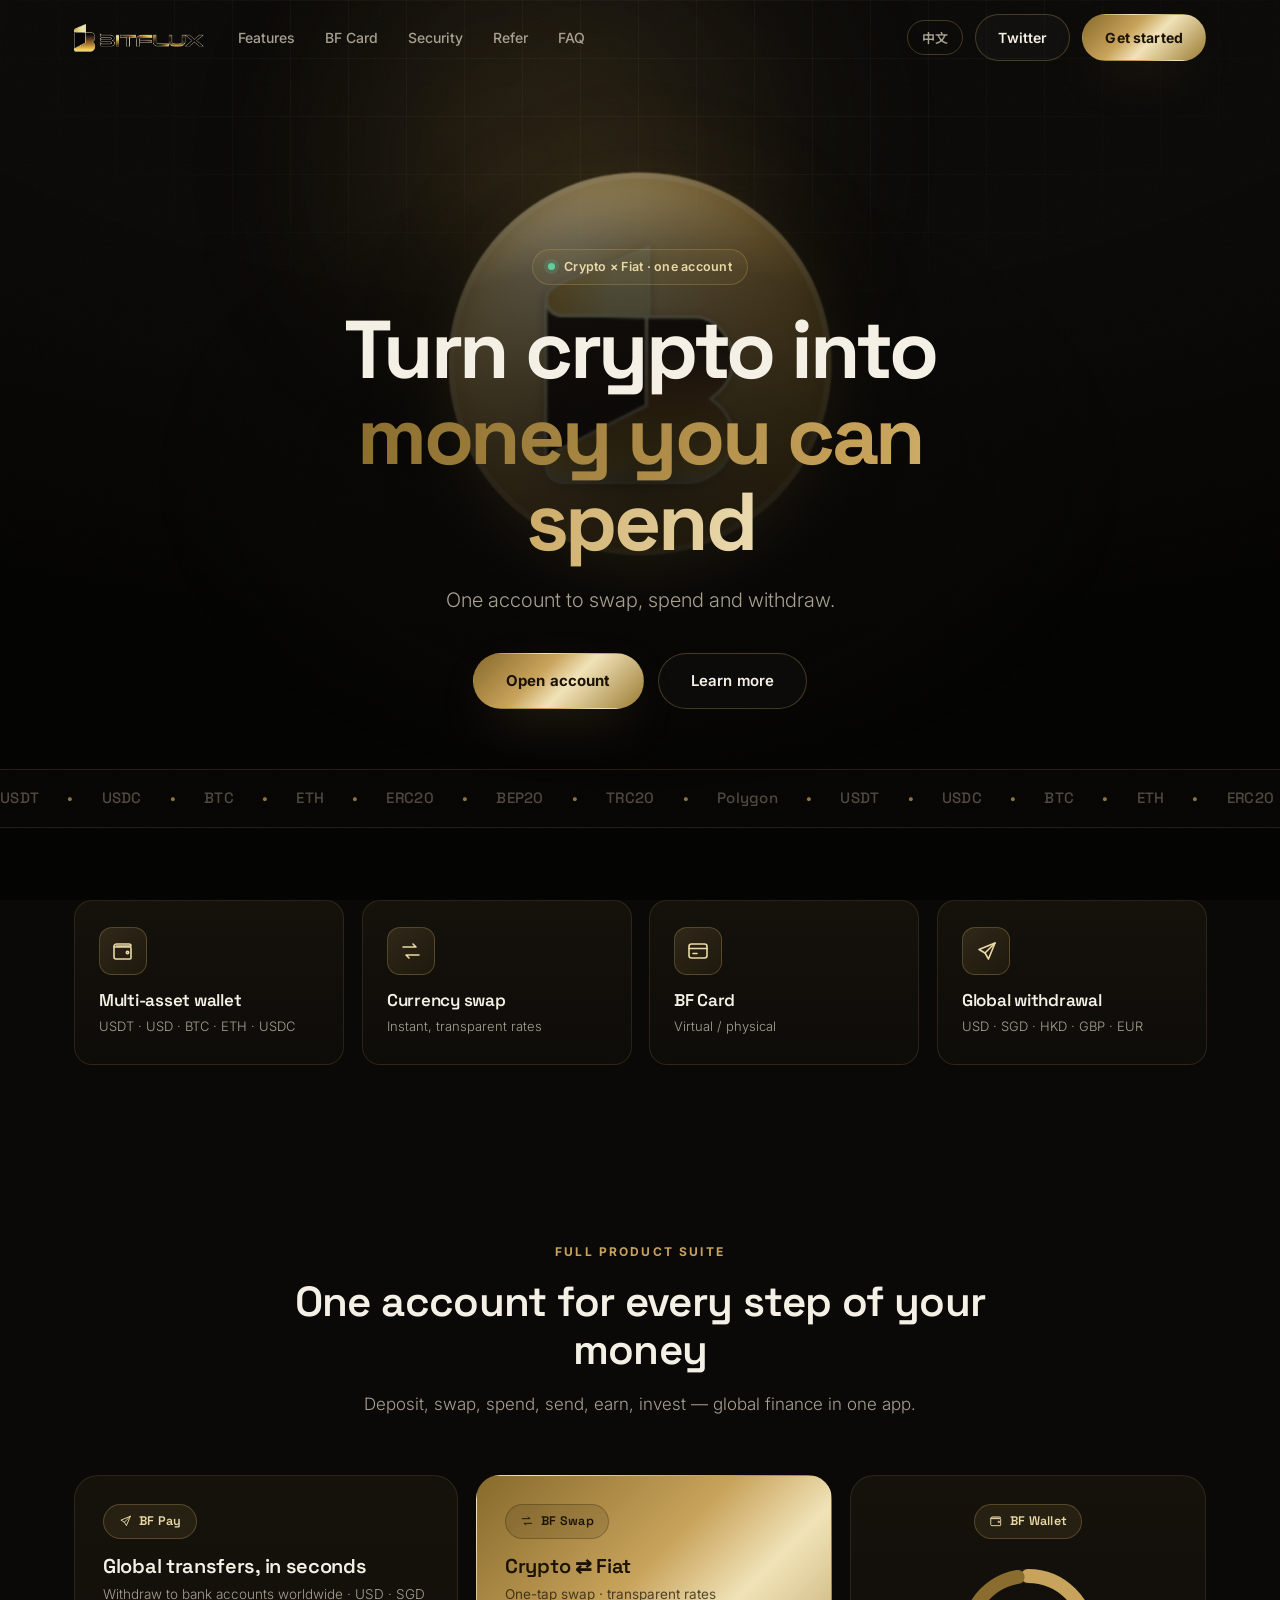
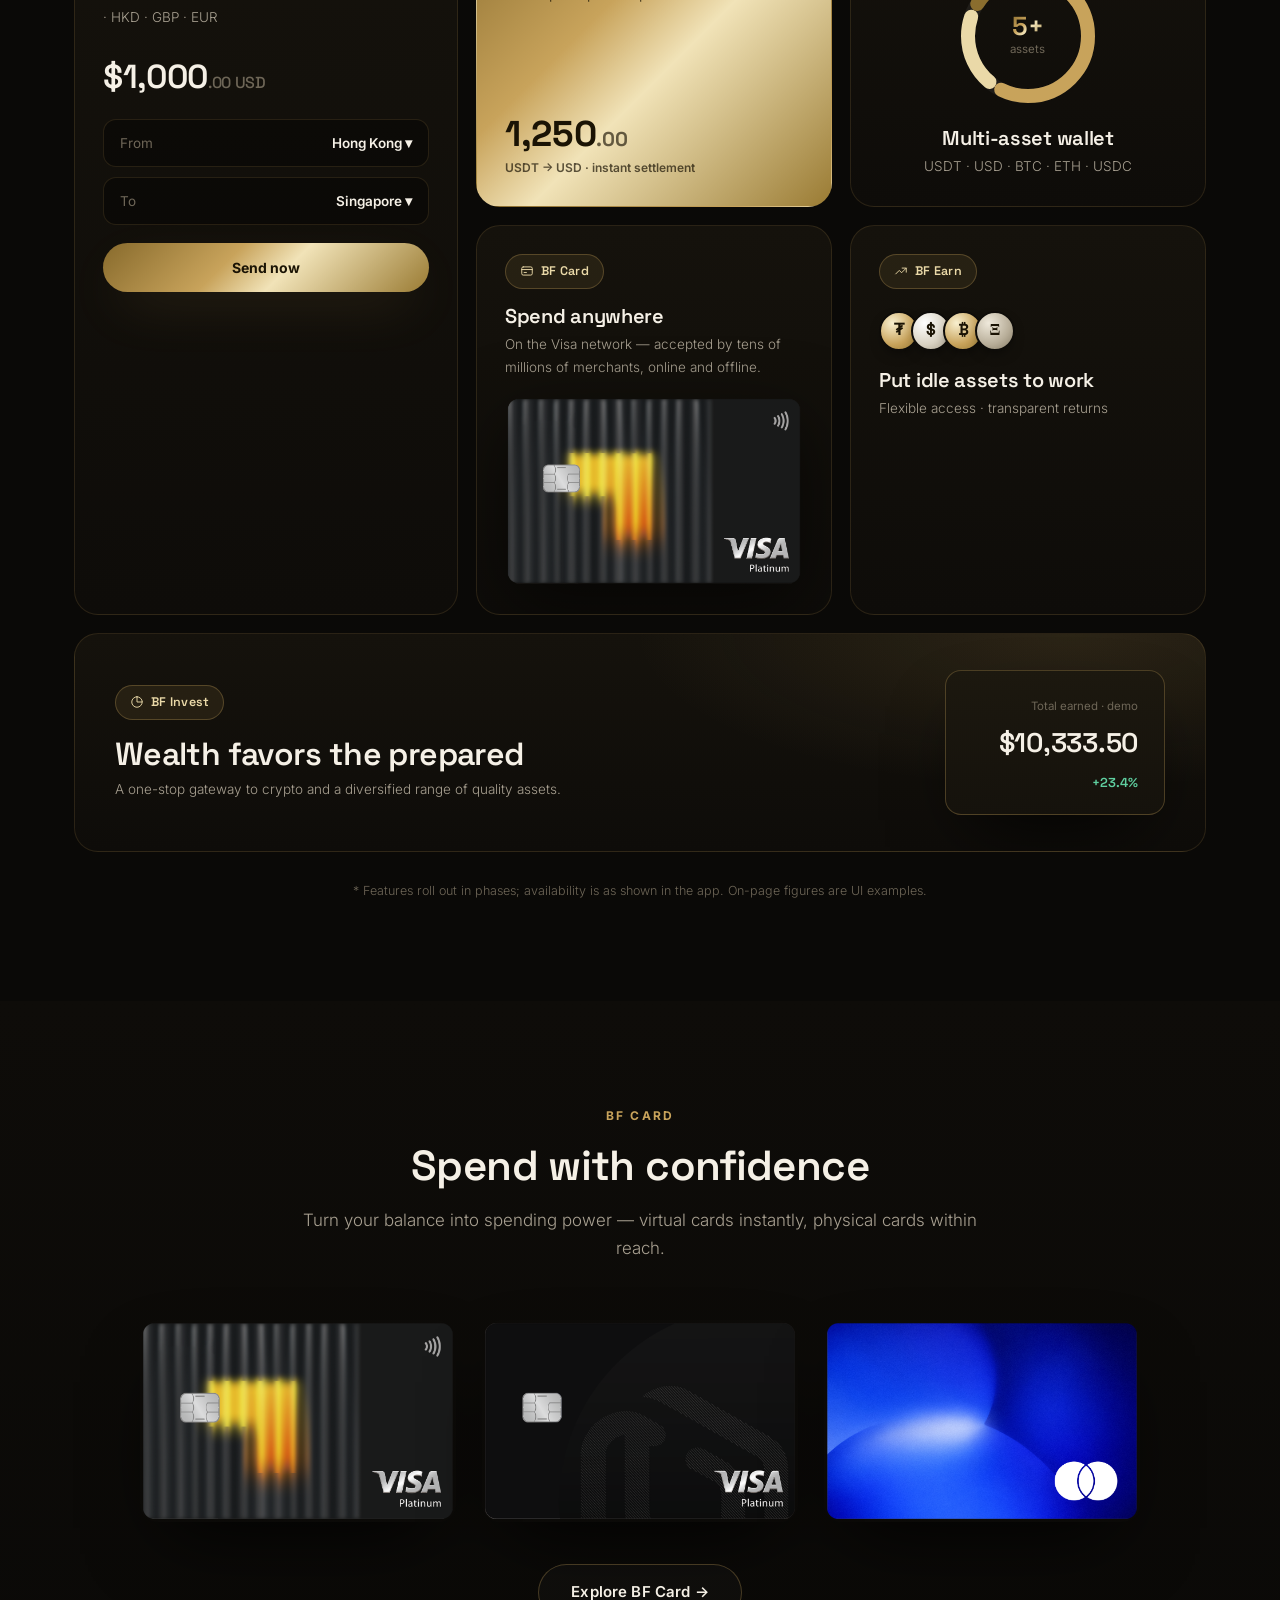
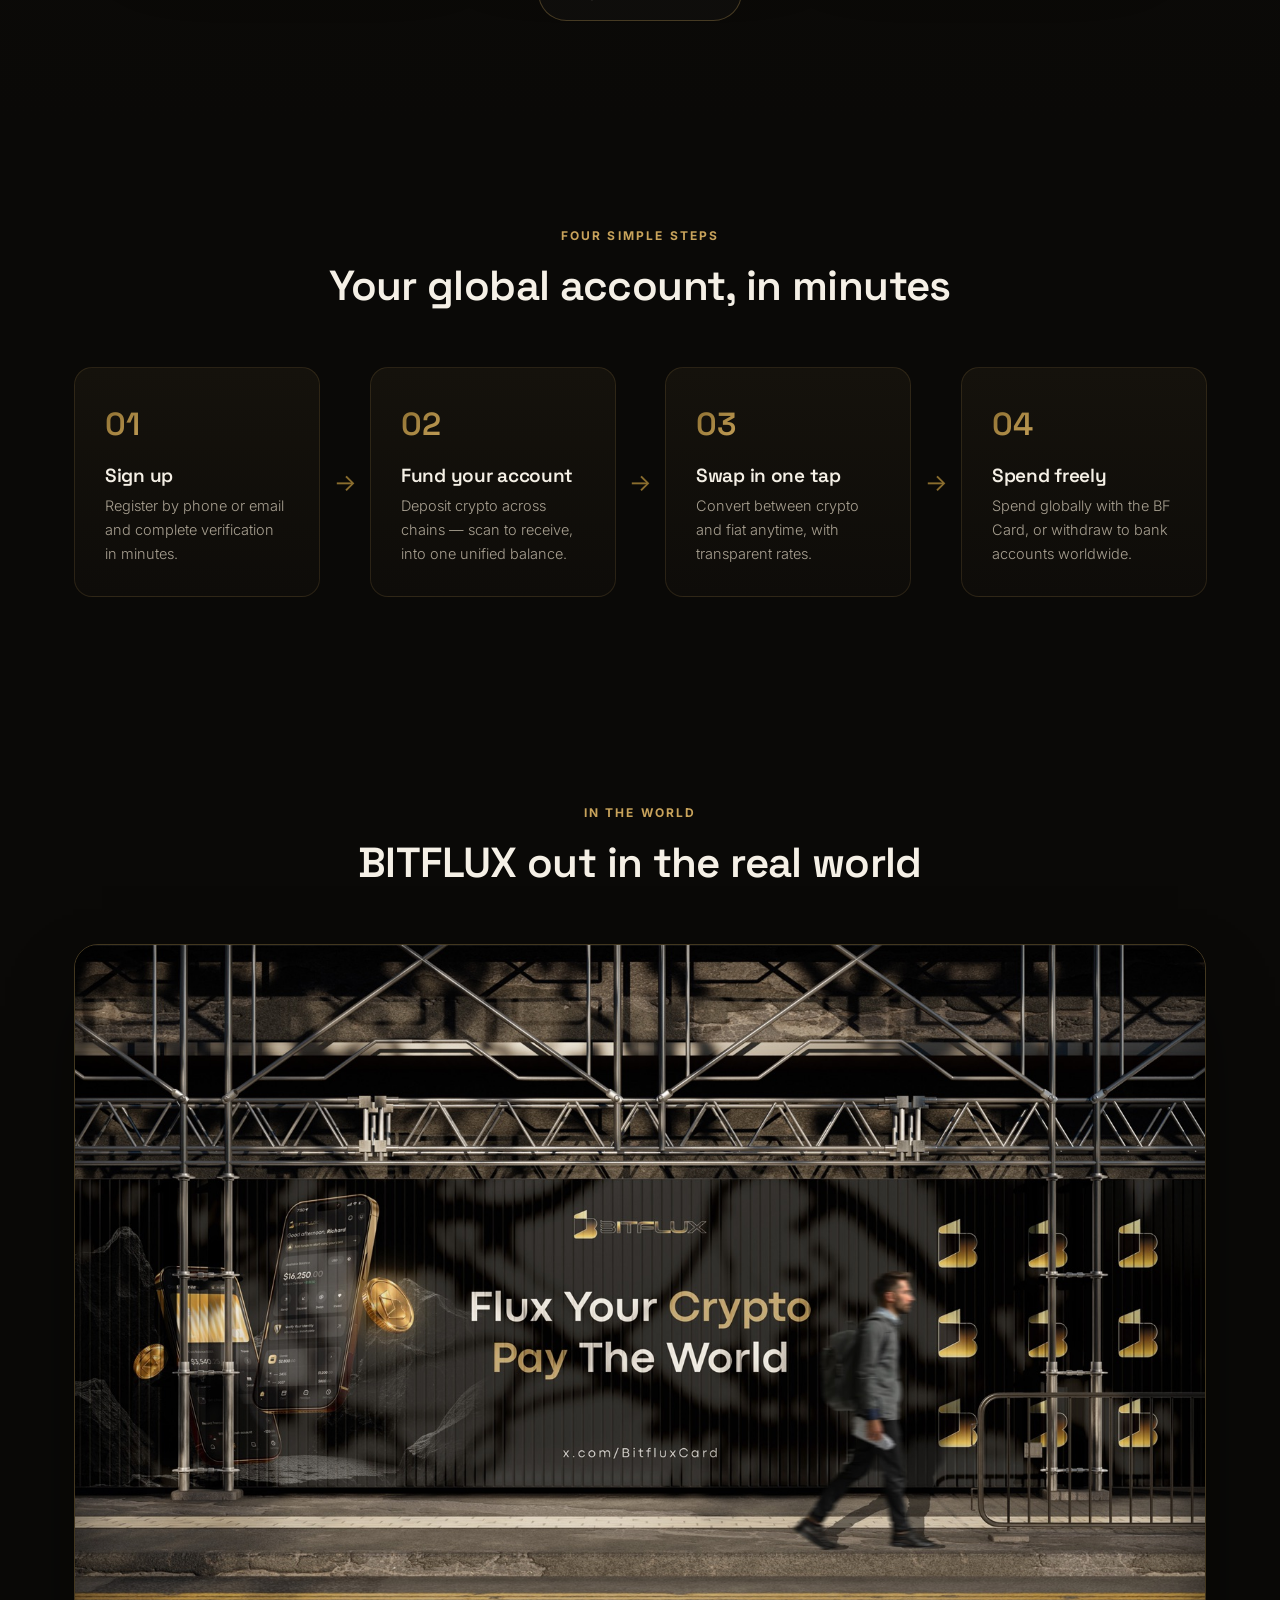
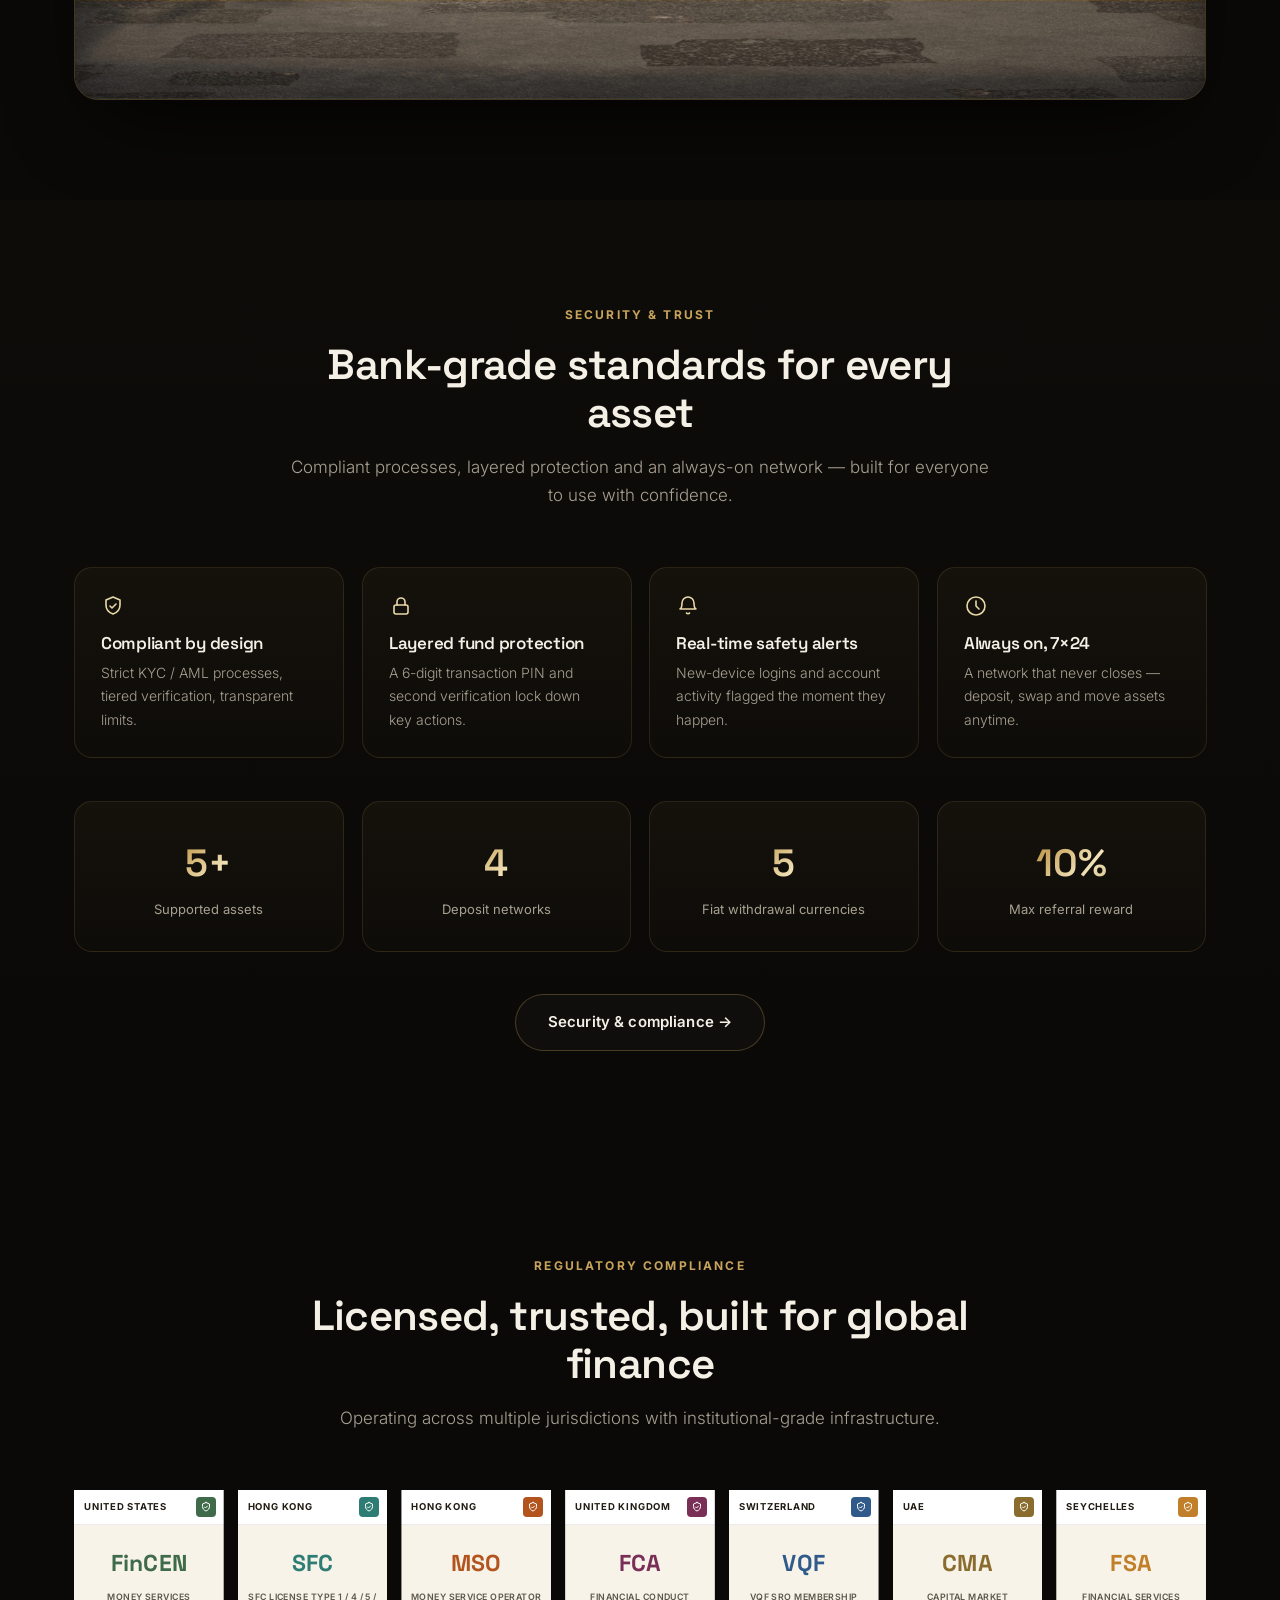
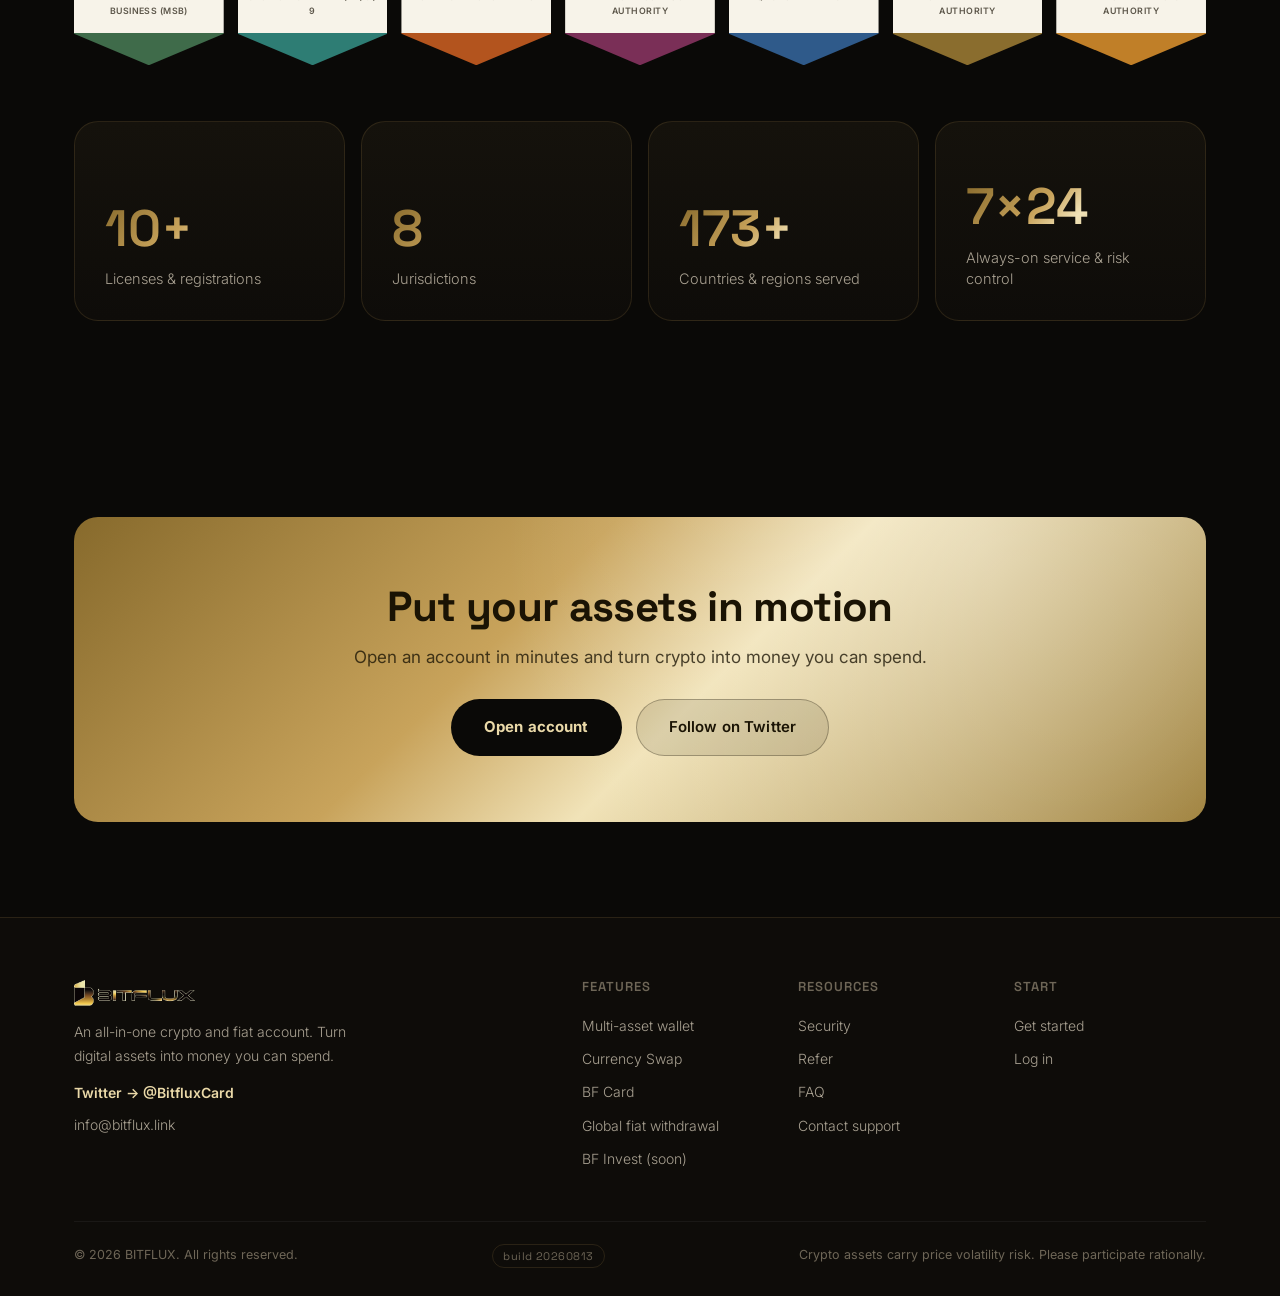
==== commit a470b692: "Bake English copy into HTML, let Chinese come from the i18n dict The site defaults to English but ev" ====
--- a/index.html
+++ b/index.html
@@ -50,26 +50,26 @@
     <div class="nav-inner">
       <a class="nav-logo" href="index.html" aria-label="BITFLUX"><img src="assets/bitflux-logo.png" alt="BITFLUX" /></a>
       <div class="nav-links">
-        <a href="features.html" data-i18n="nav_features">功能</a>
+        <a href="features.html" data-i18n="nav_features">Features</a>
         <a href="card.html" data-i18n="nav_card">BF Card</a>
-        <a href="features.html#security" data-i18n="nav_security">安全</a>
-        <a href="features.html#referral" data-i18n="nav_referral">邀请</a>
-        <a href="features.html#faq" data-i18n="nav_faq">常见问题</a>
+        <a href="features.html#security" data-i18n="nav_security">Security</a>
+        <a href="features.html#referral" data-i18n="nav_referral">Refer</a>
+        <a href="features.html#faq" data-i18n="nav_faq">FAQ</a>
       </div>
       <div class="nav-actions">
         <button class="lang-toggle" id="langToggle" aria-label="Switch language">EN</button>
         <a class="btn btn-ghost" href="https://x.com/bitfluxcard" target="_blank" rel="noopener">Twitter</a>
-        <a class="btn btn-primary" href="https://app.bitflux.link" target="_blank" rel="noopener" data-i18n="nav_cta">开始使用</a>
+        <a class="btn btn-primary" href="https://app.bitflux.link" target="_blank" rel="noopener" data-i18n="nav_cta">Get started</a>
       </div>
       <button class="nav-burger" id="burger" aria-label="Menu"><span></span><span></span><span></span></button>
     </div>
     <div class="nav-mobile" id="navMobile">
-      <a href="features.html" data-i18n="nav_features">功能</a>
+      <a href="features.html" data-i18n="nav_features">Features</a>
       <a href="card.html" data-i18n="nav_card">BF Card</a>
-      <a href="features.html#security" data-i18n="nav_security">安全</a>
-      <a href="features.html#referral" data-i18n="nav_referral">邀请</a>
-      <a href="features.html#faq" data-i18n="nav_faq">常见问题</a>
-      <a class="btn btn-primary" href="https://app.bitflux.link" target="_blank" rel="noopener" data-i18n="nav_cta">开始使用</a>
+      <a href="features.html#security" data-i18n="nav_security">Security</a>
+      <a href="features.html#referral" data-i18n="nav_referral">Refer</a>
+      <a href="features.html#faq" data-i18n="nav_faq">FAQ</a>
+      <a class="btn btn-primary" href="https://app.bitflux.link" target="_blank" rel="noopener" data-i18n="nav_cta">Get started</a>
       <button class="lang-toggle lang-toggle-mobile" id="langToggleMobile" aria-label="Switch language">English</button>
     </div>
   </nav>
@@ -92,12 +92,12 @@
       </div>
 
       <div class="hero-min-inner">
-        <span class="pill"><span class="pill-dot"></span><span data-i18n="hero_pill">加密 × 法币 · 一个账户</span></span>
-        <h1 class="hero-min-title"><span data-i18n="hero_title_1">把加密货币</span><br /><span class="gold" data-i18n="hero_title_2">变成可花的钱</span></h1>
-        <p class="hero-min-sub" data-i18n="hero_sub">一个账户，完成兑换、消费与提现。</p>
+        <span class="pill"><span class="pill-dot"></span><span data-i18n="hero_pill">Crypto × Fiat · one account</span></span>
+        <h1 class="hero-min-title"><span data-i18n="hero_title_1">Turn crypto into</span><br /><span class="gold" data-i18n="hero_title_2">money you can spend</span></h1>
+        <p class="hero-min-sub" data-i18n="hero_sub">One account to swap, spend and withdraw.</p>
         <div class="hero-min-cta">
-          <a class="btn btn-primary btn-lg" href="https://app.bitflux.link" target="_blank" rel="noopener" data-i18n="hero_cta1">立即开户</a>
-          <a class="btn btn-ghost btn-lg" href="features.html" data-i18n="hero_cta2">了解更多</a>
+          <a class="btn btn-primary btn-lg" href="https://app.bitflux.link" target="_blank" rel="noopener" data-i18n="hero_cta1">Open account</a>
+          <a class="btn btn-ghost btn-lg" href="features.html" data-i18n="hero_cta2">Learn more</a>
         </div>
       </div>
 
@@ -115,22 +115,22 @@
         <div class="highlight-row">
           <a class="hl reveal" href="features.html">
             <div class="hl-ico"><svg class="ico"><use href="#i-wallet"/></svg></div>
-            <h3 data-i18n="hl1_t">多币种钱包</h3>
+            <h3 data-i18n="hl1_t">Multi-asset wallet</h3>
             <p data-i18n="hl1_d">USDT · USD · BTC · ETH · USDC</p>
           </a>
           <a class="hl reveal" href="features.html">
             <div class="hl-ico"><svg class="ico"><use href="#i-swap"/></svg></div>
-            <h3 data-i18n="hl2_t">外汇兑换</h3>
-            <p data-i18n="hl2_d">秒级到账，汇率透明</p>
+            <h3 data-i18n="hl2_t">Currency swap</h3>
+            <p data-i18n="hl2_d">Instant, transparent rates</p>
           </a>
           <a class="hl reveal" href="card.html">
             <div class="hl-ico"><svg class="ico"><use href="#i-card"/></svg></div>
             <h3 data-i18n="hl3_t">BF Card</h3>
-            <p data-i18n="hl3_d">虚拟卡 / 实体卡</p>
+            <p data-i18n="hl3_d">Virtual / physical</p>
           </a>
           <a class="hl reveal" href="features.html">
             <div class="hl-ico"><svg class="ico"><use href="#i-send"/></svg></div>
-            <h3 data-i18n="hl4_t">全球提现</h3>
+            <h3 data-i18n="hl4_t">Global withdrawal</h3>
             <p data-i18n="hl4_d">USD · SGD · HKD · GBP · EUR</p>
           </a>
         </div>
@@ -141,30 +141,30 @@
     <section class="section" id="suite">
       <div class="container">
         <div class="section-head reveal">
-          <span class="eyebrow" data-i18n="ps_eyebrow">完整产品线</span>
-          <h2 class="section-title" data-i18n="ps_title">一个账户，覆盖资金的每一步</h2>
-          <p class="section-lead" data-i18n="ps_lead">存、兑、花、转、赚、投——把全球金融能力，装进一个 App。</p>
+          <span class="eyebrow" data-i18n="ps_eyebrow">Full product suite</span>
+          <h2 class="section-title" data-i18n="ps_title">One account for every step of your money</h2>
+          <p class="section-lead" data-i18n="ps_lead">Deposit, swap, spend, send, earn, invest — global finance in one app.</p>
         </div>
         <div class="bento">
           <!-- BF Pay — send-money demo (tall) -->
           <div class="bx bx-pay reveal">
             <span class="bx-pill"><svg class="ico"><use href="#i-send"/></svg>BF Pay</span>
-            <h3 data-i18n="bxp_t">全球转账，秒级到账</h3>
-            <p class="bx-sub" data-i18n="bxp_s">提现转账至全球银行账户 · USD · SGD · HKD · GBP · EUR</p>
+            <h3 data-i18n="bxp_t">Global transfers, in seconds</h3>
+            <p class="bx-sub" data-i18n="bxp_s">Withdraw to bank accounts worldwide · USD · SGD · HKD · GBP · EUR</p>
             <div class="bx-amt" aria-hidden="true">$1,000<small>.00 USD</small></div>
             <div class="bx-form" aria-hidden="true">
-              <div class="bx-field"><span data-i18n="bxp_from">从</span><b><i data-i18n="bxp_from_v">香港</i> ▾</b></div>
-              <div class="bx-field"><span data-i18n="bxp_to">到</span><b><i data-i18n="bxp_to_v">新加坡</i> ▾</b></div>
-              <div class="bx-btn" data-i18n="bxp_btn">立即转账</div>
+              <div class="bx-field"><span data-i18n="bxp_from">From</span><b><i data-i18n="bxp_from_v">Hong Kong</i> ▾</b></div>
+              <div class="bx-field"><span data-i18n="bxp_to">To</span><b><i data-i18n="bxp_to_v">Singapore</i> ▾</b></div>
+              <div class="bx-btn" data-i18n="bxp_btn">Send now</div>
             </div>
           </div>
           <!-- BF Swap — gold accent card -->
           <div class="bx bx-swap reveal">
             <span class="bx-pill"><svg class="ico"><use href="#i-swap"/></svg>BF Swap</span>
-            <h3 data-i18n="bxs_t">加密 ⇄ 法币</h3>
-            <p class="bx-sub" data-i18n="bxs_s">一键互换 · 汇率透明</p>
+            <h3 data-i18n="bxs_t">Crypto ⇄ Fiat</h3>
+            <p class="bx-sub" data-i18n="bxs_s">One-tap swap · transparent rates</p>
             <div class="bx-big" aria-hidden="true">1,250<small>.00</small></div>
-            <div class="bx-cap" data-i18n="bxs_cap">USDT → USD · 秒级到账</div>
+            <div class="bx-cap" data-i18n="bxs_cap">USDT → USD · instant settlement</div>
           </div>
           <!-- BF Wallet — asset donut -->
           <div class="bx bx-wallet reveal">
@@ -176,16 +176,16 @@
                 <circle cx="75" cy="75" r="60" fill="none" stroke="#EAD9A8" stroke-width="14" stroke-linecap="round" stroke-dasharray="72 377" stroke-dashoffset="-230"/>
                 <circle cx="75" cy="75" r="60" fill="none" stroke="#8A6D2E" stroke-width="14" stroke-linecap="round" stroke-dasharray="50 377" stroke-dashoffset="-316"/>
               </svg>
-              <div class="donut-center"><b>5+</b><span data-i18n="bxw_c">币种</span></div>
+              <div class="donut-center"><b>5+</b><span data-i18n="bxw_c">assets</span></div>
             </div>
-            <h3 data-i18n="bxw_t">多币种钱包</h3>
+            <h3 data-i18n="bxw_t">Multi-asset wallet</h3>
             <p class="bx-sub" data-i18n="bxw_s">USDT · USD · BTC · ETH · USDC</p>
           </div>
           <!-- BF Card — real-looking mini card -->
           <div class="bx bx-card reveal">
             <span class="bx-pill"><svg class="ico"><use href="#i-card"/></svg>BF Card</span>
-            <h3 data-i18n="bxc_t">随处可刷</h3>
-            <p class="bx-sub" data-i18n="bxc_q">基于 Visa 网络，全球数千万商户线上线下受理。</p>
+            <h3 data-i18n="bxc_t">Spend anywhere</h3>
+            <p class="bx-sub" data-i18n="bxc_q">On the Visa network — accepted by tens of millions of merchants, online and offline.</p>
             <img class="bx-cardimg" src="assets/cards/card-gold.png" alt="BITFLUX BF Card · Visa Platinum" loading="lazy" />
           </div>
           <!-- BF Earn — coin stack -->
@@ -194,24 +194,24 @@
             <div class="coin-row" aria-hidden="true">
               <span class="coin-chip">₮</span><span class="coin-chip">$</span><span class="coin-chip">₿</span><span class="coin-chip">Ξ</span>
             </div>
-            <h3 data-i18n="bxe_t">让闲置资产为你工作</h3>
-            <p class="bx-sub" data-i18n="bxe_s">灵活存取 · 收益透明可查</p>
+            <h3 data-i18n="bxe_t">Put idle assets to work</h3>
+            <p class="bx-sub" data-i18n="bxe_s">Flexible access · transparent returns</p>
           </div>
           <!-- BF Invest — wide statement band -->
           <div class="bx bx-invest reveal">
             <div class="bxi-copy">
               <span class="bx-pill"><svg class="ico"><use href="#i-invest"/></svg>BF Invest</span>
-              <h3 data-i18n="bxi_t">财富，青睐有准备的人</h3>
-              <p class="bx-sub" data-i18n="bxi_s">一站式投资入口，轻松配置加密与多元优质资产。</p>
+              <h3 data-i18n="bxi_t">Wealth favors the prepared</h3>
+              <p class="bx-sub" data-i18n="bxi_s">A one-stop gateway to crypto and a diversified range of quality assets.</p>
             </div>
             <div class="bxi-stat" aria-hidden="true">
-              <span data-i18n="bxi_stat_l">累计收益 · 示例</span>
+              <span data-i18n="bxi_stat_l">Total earned · demo</span>
               <b>$10,333.50</b>
               <em>+23.4%</em>
             </div>
           </div>
         </div>
-        <p class="suite-note reveal" data-i18n="ps_note">* 产品功能分阶段开放，以 App 内实际上线为准；页面数字为界面示例。</p>
+        <p class="suite-note reveal" data-i18n="ps_note">* Features roll out in phases; availability is as shown in the app. On-page figures are UI examples.</p>
       </div>
     </section>
 
@@ -220,8 +220,8 @@
       <div class="container">
         <div class="section-head reveal">
           <span class="eyebrow" data-i18n="card_eyebrow">BF Card</span>
-          <h2 class="section-title" data-i18n="card_title">随行生活，自在掌控</h2>
-          <p class="section-lead" data-i18n="card_lead">把余额变成消费力——三款卡面，由你选择。</p>
+          <h2 class="section-title" data-i18n="card_title">Spend with confidence</h2>
+          <p class="section-lead" data-i18n="card_lead">Turn your balance into spending power — virtual cards instantly, physical cards within reach.</p>
         </div>
         <div class="card-show reveal">
           <div class="card-show-item"><img src="assets/cards/card-gold.png" alt="BITFLUX Golden Card" loading="lazy" /></div>
@@ -229,7 +229,7 @@
           <div class="card-show-item"><img src="assets/cards/card-blue.png" alt="BITFLUX Blue Card" loading="lazy" /></div>
         </div>
         <div class="center-cta reveal">
-          <a class="btn btn-ghost btn-lg" href="card.html" data-i18n="card_more">查看 BF Card 详情 →</a>
+          <a class="btn btn-ghost btn-lg" href="card.html" data-i18n="card_more">Explore BF Card →</a>
         </div>
       </div>
     </section>
@@ -238,32 +238,32 @@
     <section class="section" id="how">
       <div class="container">
         <div class="section-head reveal">
-          <span class="eyebrow" data-i18n="hw_eyebrow">简单四步</span>
-          <h2 class="section-title" data-i18n="hw_title">几分钟，开启你的全球账户</h2>
+          <span class="eyebrow" data-i18n="hw_eyebrow">Four simple steps</span>
+          <h2 class="section-title" data-i18n="hw_title">Your global account, in minutes</h2>
         </div>
         <div class="steps">
           <div class="step reveal">
             <div class="step-num">01</div>
-            <h3 data-i18n="hw1_t">注册开户</h3>
-            <p data-i18n="hw1_d">手机或邮箱注册，按引导几分钟完成身份认证。</p>
+            <h3 data-i18n="hw1_t">Sign up</h3>
+            <p data-i18n="hw1_d">Register by phone or email and complete verification in minutes.</p>
           </div>
           <div class="step-arrow" aria-hidden="true">→</div>
           <div class="step reveal">
             <div class="step-num">02</div>
-            <h3 data-i18n="hw2_t">充值入金</h3>
-            <p data-i18n="hw2_d">多链充值加密资产，扫码即可收款，汇入同一余额。</p>
+            <h3 data-i18n="hw2_t">Fund your account</h3>
+            <p data-i18n="hw2_d">Deposit crypto across chains — scan to receive, into one unified balance.</p>
           </div>
           <div class="step-arrow" aria-hidden="true">→</div>
           <div class="step reveal">
             <div class="step-num">03</div>
-            <h3 data-i18n="hw3_t">一键兑换</h3>
-            <p data-i18n="hw3_d">加密与法币随时互换，汇率透明，所见即所得。</p>
+            <h3 data-i18n="hw3_t">Swap in one tap</h3>
+            <p data-i18n="hw3_d">Convert between crypto and fiat anytime, with transparent rates.</p>
           </div>
           <div class="step-arrow" aria-hidden="true">→</div>
           <div class="step reveal">
             <div class="step-num">04</div>
-            <h3 data-i18n="hw4_t">自由消费</h3>
-            <p data-i18n="hw4_d">用 BF Card 全球消费，或提现到全球银行账户。</p>
+            <h3 data-i18n="hw4_t">Spend freely</h3>
+            <p data-i18n="hw4_d">Spend globally with the BF Card, or withdraw to bank accounts worldwide.</p>
           </div>
         </div>
       </div>
@@ -273,8 +273,8 @@
     <section class="section" id="brand">
       <div class="container">
         <div class="section-head reveal">
-          <span class="eyebrow" data-i18n="bb_eyebrow">品牌实景</span>
-          <h2 class="section-title" data-i18n="bb_title">把 BITFLUX 带到真实世界</h2>
+          <span class="eyebrow" data-i18n="bb_eyebrow">In the world</span>
+          <h2 class="section-title" data-i18n="bb_title">BITFLUX out in the real world</h2>
         </div>
         <div class="billboard reveal">
           <img src="assets/posters/billboard.jpg" alt="BITFLUX out-of-home advertising" loading="lazy" />
@@ -286,40 +286,40 @@
     <section class="section section-alt" id="trust">
       <div class="container">
         <div class="section-head reveal">
-          <span class="eyebrow" data-i18n="tr_eyebrow">安全与信任</span>
-          <h2 class="section-title" data-i18n="tr_title">以银行级标准，守护每一笔资产</h2>
-          <p class="section-lead" data-i18n="tr_lead">合规流程、多重防护与全天候网络——让每个人都能放心使用。</p>
+          <span class="eyebrow" data-i18n="tr_eyebrow">Security &amp; trust</span>
+          <h2 class="section-title" data-i18n="tr_title">Bank-grade standards for every asset</h2>
+          <p class="section-lead" data-i18n="tr_lead">Compliant processes, layered protection and an always-on network — built for everyone to use with confidence.</p>
         </div>
         <div class="why-grid">
           <div class="why-card reveal">
             <div class="why-ico"><svg class="ico"><use href="#i-shield"/></svg></div>
-            <h3 data-i18n="tr1_t">合规运营</h3>
-            <p data-i18n="tr1_d">严格执行 KYC / AML 流程，分级认证，额度清晰透明。</p>
+            <h3 data-i18n="tr1_t">Compliant by design</h3>
+            <p data-i18n="tr1_d">Strict KYC / AML processes, tiered verification, transparent limits.</p>
           </div>
           <div class="why-card reveal">
             <div class="why-ico"><svg class="ico"><use href="#i-lock"/></svg></div>
-            <h3 data-i18n="tr2_t">多重资金防护</h3>
-            <p data-i18n="tr2_d">6 位交易 PIN 与二次验证，关键操作层层加锁。</p>
+            <h3 data-i18n="tr2_t">Layered fund protection</h3>
+            <p data-i18n="tr2_d">A 6-digit transaction PIN and second verification lock down key actions.</p>
           </div>
           <div class="why-card reveal">
             <div class="why-ico"><svg class="ico"><use href="#i-bell"/></svg></div>
-            <h3 data-i18n="tr3_t">实时安全提醒</h3>
-            <p data-i18n="tr3_d">新设备登录与账户动态即时通知，异常第一时间掌握。</p>
+            <h3 data-i18n="tr3_t">Real-time safety alerts</h3>
+            <p data-i18n="tr3_d">New-device logins and account activity flagged the moment they happen.</p>
           </div>
           <div class="why-card reveal">
             <div class="why-ico"><svg class="ico"><use href="#i-clock"/></svg></div>
-            <h3 data-i18n="tr4_t">7×24 全天候</h3>
-            <p data-i18n="tr4_d">全年无休的全球网络，资产随时可存、可兑、可动。</p>
+            <h3 data-i18n="tr4_t">Always on, 7×24</h3>
+            <p data-i18n="tr4_d">A network that never closes — deposit, swap and move assets anytime.</p>
           </div>
         </div>
         <div class="stat-band reveal" style="margin-top:44px">
-          <div><strong data-count="5" data-suffix="+">5+</strong><span data-i18n="ts1">种支持资产</span></div>
-          <div><strong data-count="4">4</strong><span data-i18n="ts2">条充值网络</span></div>
-          <div><strong data-count="5">5</strong><span data-i18n="ts3">种法币提现</span></div>
-          <div><strong data-count="10" data-suffix="%">10%</strong><span data-i18n="ts4">最高邀请奖励</span></div>
+          <div><strong data-count="5" data-suffix="+">5+</strong><span data-i18n="ts1">Supported assets</span></div>
+          <div><strong data-count="4">4</strong><span data-i18n="ts2">Deposit networks</span></div>
+          <div><strong data-count="5">5</strong><span data-i18n="ts3">Fiat withdrawal currencies</span></div>
+          <div><strong data-count="10" data-suffix="%">10%</strong><span data-i18n="ts4">Max referral reward</span></div>
         </div>
         <div class="center-cta reveal">
-          <a class="btn btn-ghost btn-lg" href="features.html#security" data-i18n="tr_more">了解安全与合规详情 →</a>
+          <a class="btn btn-ghost btn-lg" href="features.html#security" data-i18n="tr_more">Security &amp; compliance →</a>
         </div>
       </div>
     </section>
@@ -328,52 +328,52 @@
     <section class="section" id="compliance">
       <div class="container">
         <div class="section-head reveal">
-          <span class="eyebrow" data-i18n="cp_eyebrow">合规监管</span>
-          <h2 class="section-title" data-i18n="cp_title">持牌合规，为全球金融而建</h2>
-          <p class="section-lead" data-i18n="cp_lead">在多个司法管辖区持牌运营，以机构级标准建设基础设施。</p>
+          <span class="eyebrow" data-i18n="cp_eyebrow">Regulatory compliance</span>
+          <h2 class="section-title" data-i18n="cp_title">Licensed, trusted, built for global finance</h2>
+          <p class="section-lead" data-i18n="cp_lead">Operating across multiple jurisdictions with institutional-grade infrastructure.</p>
         </div>
         <div class="comp-badges reveal">
           <div class="cbadge" style="--cb:#3f6b4a">
-            <div class="cb-top"><span data-i18n="cb1_c">美国</span><i class="cb-shield"><svg class="ico"><use href="#i-shield"/></svg></i></div>
+            <div class="cb-top"><span data-i18n="cb1_c">United States</span><i class="cb-shield"><svg class="ico"><use href="#i-shield"/></svg></i></div>
             <div class="cb-acr">FinCEN</div>
-            <div class="cb-name" data-i18n="cb1_n">货币服务业务注册 (MSB)</div>
+            <div class="cb-name" data-i18n="cb1_n">Money Services Business (MSB)</div>
           </div>
           <div class="cbadge" style="--cb:#2e7d74">
-            <div class="cb-top"><span data-i18n="cb2_c">香港</span><i class="cb-shield"><svg class="ico"><use href="#i-shield"/></svg></i></div>
+            <div class="cb-top"><span data-i18n="cb2_c">Hong Kong</span><i class="cb-shield"><svg class="ico"><use href="#i-shield"/></svg></i></div>
             <div class="cb-acr">SFC</div>
-            <div class="cb-name" data-i18n="cb2_n">证券牌照 1 / 4 / 5 / 9 号</div>
+            <div class="cb-name" data-i18n="cb2_n">SFC License Type 1 / 4 / 5 / 9</div>
           </div>
           <div class="cbadge" style="--cb:#b3541e">
-            <div class="cb-top"><span data-i18n="cb3_c">香港</span><i class="cb-shield"><svg class="ico"><use href="#i-shield"/></svg></i></div>
+            <div class="cb-top"><span data-i18n="cb3_c">Hong Kong</span><i class="cb-shield"><svg class="ico"><use href="#i-shield"/></svg></i></div>
             <div class="cb-acr">MSO</div>
-            <div class="cb-name" data-i18n="cb3_n">金钱服务经营者牌照</div>
+            <div class="cb-name" data-i18n="cb3_n">Money Service Operator</div>
           </div>
           <div class="cbadge" style="--cb:#7a2f57">
-            <div class="cb-top"><span data-i18n="cb4_c">英国</span><i class="cb-shield"><svg class="ico"><use href="#i-shield"/></svg></i></div>
+            <div class="cb-top"><span data-i18n="cb4_c">United Kingdom</span><i class="cb-shield"><svg class="ico"><use href="#i-shield"/></svg></i></div>
             <div class="cb-acr">FCA</div>
-            <div class="cb-name" data-i18n="cb4_n">金融行为监管局</div>
+            <div class="cb-name" data-i18n="cb4_n">Financial Conduct Authority</div>
           </div>
           <div class="cbadge" style="--cb:#2f5a8a">
-            <div class="cb-top"><span data-i18n="cb5_c">瑞士</span><i class="cb-shield"><svg class="ico"><use href="#i-shield"/></svg></i></div>
+            <div class="cb-top"><span data-i18n="cb5_c">Switzerland</span><i class="cb-shield"><svg class="ico"><use href="#i-shield"/></svg></i></div>
             <div class="cb-acr">VQF</div>
-            <div class="cb-name" data-i18n="cb5_n">VQF 自律组织会员</div>
+            <div class="cb-name" data-i18n="cb5_n">VQF SRO Membership</div>
           </div>
           <div class="cbadge" style="--cb:#8a6d2e">
-            <div class="cb-top"><span data-i18n="cb6_c">阿联酋</span><i class="cb-shield"><svg class="ico"><use href="#i-shield"/></svg></i></div>
+            <div class="cb-top"><span data-i18n="cb6_c">UAE</span><i class="cb-shield"><svg class="ico"><use href="#i-shield"/></svg></i></div>
             <div class="cb-acr">CMA</div>
-            <div class="cb-name" data-i18n="cb6_n">资本市场管理局</div>
+            <div class="cb-name" data-i18n="cb6_n">Capital Market Authority</div>
           </div>
           <div class="cbadge" style="--cb:#c07f28">
-            <div class="cb-top"><span data-i18n="cb7_c">塞舌尔</span><i class="cb-shield"><svg class="ico"><use href="#i-shield"/></svg></i></div>
+            <div class="cb-top"><span data-i18n="cb7_c">Seychelles</span><i class="cb-shield"><svg class="ico"><use href="#i-shield"/></svg></i></div>
             <div class="cb-acr">FSA</div>
-            <div class="cb-name" data-i18n="cb7_n">金融服务管理局</div>
+            <div class="cb-name" data-i18n="cb7_n">Financial Services Authority</div>
           </div>
         </div>
         <div class="comp-stats">
-          <div class="cstat reveal"><strong data-count="10" data-suffix="+">10+</strong><span data-i18n="cs1_l">项合规牌照与注册</span></div>
-          <div class="cstat reveal"><strong data-count="8">8</strong><span data-i18n="cs2_l">个司法管辖区</span></div>
-          <div class="cstat reveal"><strong data-count="173" data-suffix="+">173+</strong><span data-i18n="cs3_l">服务国家与地区</span></div>
-          <div class="cstat reveal"><strong>7×24</strong><span data-i18n="cs4_l">全天候服务与风控</span></div>
+          <div class="cstat reveal"><strong data-count="10" data-suffix="+">10+</strong><span data-i18n="cs1_l">Licenses &amp; registrations</span></div>
+          <div class="cstat reveal"><strong data-count="8">8</strong><span data-i18n="cs2_l">Jurisdictions</span></div>
+          <div class="cstat reveal"><strong data-count="173" data-suffix="+">173+</strong><span data-i18n="cs3_l">Countries &amp; regions served</span></div>
+          <div class="cstat reveal"><strong>7×24</strong><span data-i18n="cs4_l">Always-on service &amp; risk control</span></div>
         </div>
       </div>
     </section>
@@ -382,11 +382,11 @@
     <section class="cta">
       <div class="container">
         <div class="cta-box reveal">
-          <h2 data-i18n="cta_title">让你的资产，真正流动起来</h2>
-          <p data-i18n="cta_sub">几分钟开户，把加密货币变成可花的钱。</p>
+          <h2 data-i18n="cta_title">Put your assets in motion</h2>
+          <p data-i18n="cta_sub">Open an account in minutes and turn crypto into money you can spend.</p>
           <div class="cta-actions">
-            <a class="btn btn-primary btn-lg" href="https://app.bitflux.link" target="_blank" rel="noopener" data-i18n="cta_b1">立即开户</a>
-            <a class="btn btn-ghost btn-lg" href="https://x.com/bitfluxcard" target="_blank" rel="noopener" data-i18n="cta_b2">关注 Twitter</a>
+            <a class="btn btn-primary btn-lg" href="https://app.bitflux.link" target="_blank" rel="noopener" data-i18n="cta_b1">Open account</a>
+            <a class="btn btn-ghost btn-lg" href="https://x.com/bitfluxcard" target="_blank" rel="noopener" data-i18n="cta_b2">Follow on Twitter</a>
           </div>
         </div>
       </div>
@@ -399,37 +399,37 @@
       <div class="footer-inner">
         <div class="footer-brand">
           <img src="assets/bitflux-logo.png" alt="BITFLUX" />
-          <p data-i18n="foot_desc">一站式加密与法币账户。把数字资产变成可花的钱。</p>
+          <p data-i18n="foot_desc">An all-in-one crypto and fiat account. Turn digital assets into money you can spend.</p>
           <a class="footer-tg" href="https://x.com/bitfluxcard" target="_blank" rel="noopener">Twitter → @BitfluxCard</a>
           <a class="footer-email" href="mailto:info@bitflux.link">info@bitflux.link</a>
         </div>
         <div class="footer-cols">
           <div>
-            <h4 data-i18n="foot_product">功能</h4>
-            <a href="features.html" data-i18n="f1_t">多币种钱包</a>
-            <a href="features.html" data-i18n="f2_t">外汇兑换 · Swap</a>
+            <h4 data-i18n="foot_product">Features</h4>
+            <a href="features.html" data-i18n="f1_t">Multi-asset wallet</a>
+            <a href="features.html" data-i18n="f2_t">Currency Swap</a>
             <a href="card.html" data-i18n="nav_card">BF Card</a>
-            <a href="features.html" data-i18n="f4_t">全球法币提现</a>
-            <a href="coming-soon.html?p=BF%20Invest" data-i18n="foot_invest">BF Invest（即将上线）</a>
+            <a href="features.html" data-i18n="f4_t">Global fiat withdrawal</a>
+            <a href="coming-soon.html?p=BF%20Invest" data-i18n="foot_invest">BF Invest (soon)</a>
           </div>
           <div>
-            <h4 data-i18n="foot_resource">资源</h4>
-            <a href="features.html#security" data-i18n="nav_security">安全</a>
-            <a href="features.html#referral" data-i18n="nav_referral">邀请有礼</a>
-            <a href="features.html#faq" data-i18n="nav_faq">常见问题</a>
-            <a href="https://x.com/bitfluxcard" target="_blank" rel="noopener" data-i18n="foot_support">联系支持</a>
+            <h4 data-i18n="foot_resource">Resources</h4>
+            <a href="features.html#security" data-i18n="nav_security">Security</a>
+            <a href="features.html#referral" data-i18n="nav_referral">Refer</a>
+            <a href="features.html#faq" data-i18n="nav_faq">FAQ</a>
+            <a href="https://x.com/bitfluxcard" target="_blank" rel="noopener" data-i18n="foot_support">Contact support</a>
           </div>
           <div>
-            <h4 data-i18n="foot_start">开始</h4>
-            <a href="https://app.bitflux.link" target="_blank" rel="noopener" data-i18n="nav_cta">开始使用</a>
-            <a href="https://app.bitflux.link" target="_blank" rel="noopener" data-i18n="foot_login">登录</a>
+            <h4 data-i18n="foot_start">Start</h4>
+            <a href="https://app.bitflux.link" target="_blank" rel="noopener" data-i18n="nav_cta">Get started</a>
+            <a href="https://app.bitflux.link" target="_blank" rel="noopener" data-i18n="foot_login">Log in</a>
           </div>
         </div>
       </div>
       <div class="footer-bottom">
         <span>© 2026 BITFLUX. All rights reserved.</span>
         <span class="build-tag">build 20260813</span>
-        <span data-i18n="foot_disclaimer">加密资产存在价格波动风险，请理性参与。</span>
+        <span data-i18n="foot_disclaimer">Crypto assets carry price volatility risk. Please participate rationally.</span>
       </div>
     </div>
   </footer>
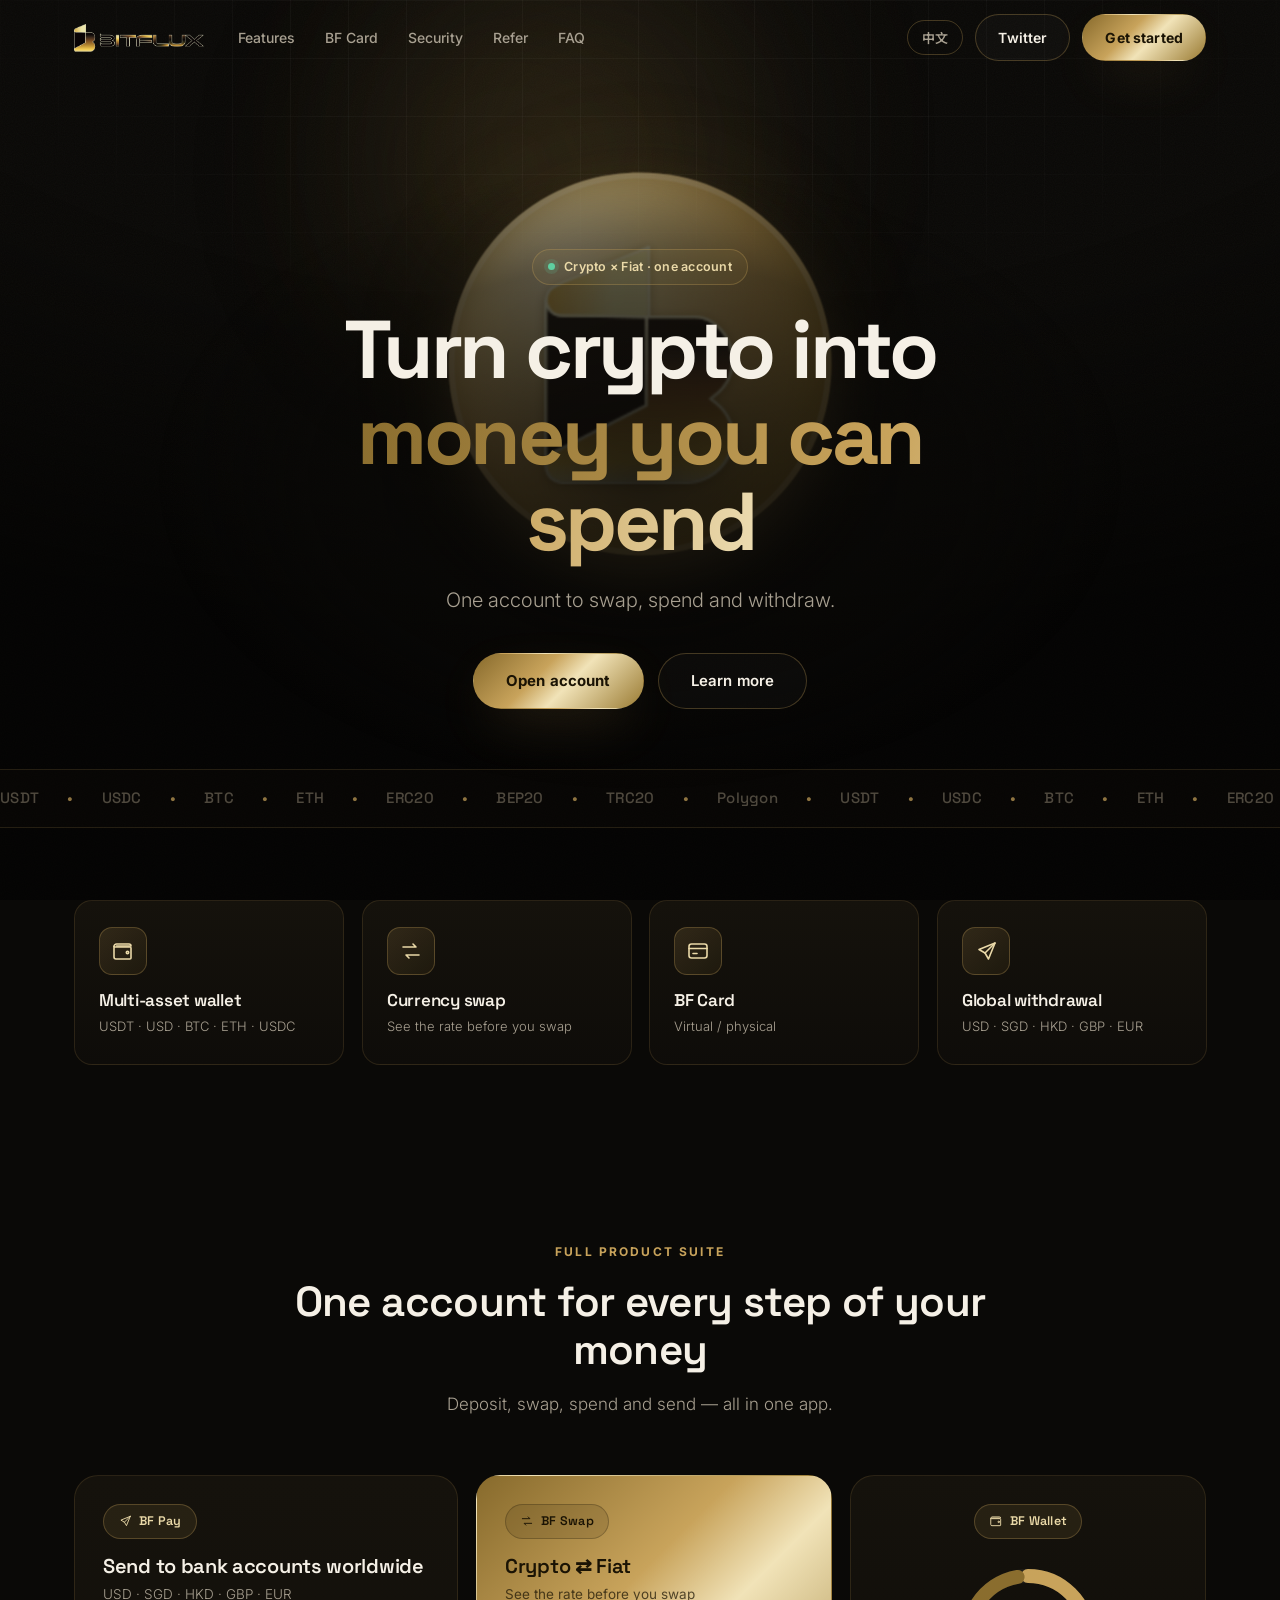
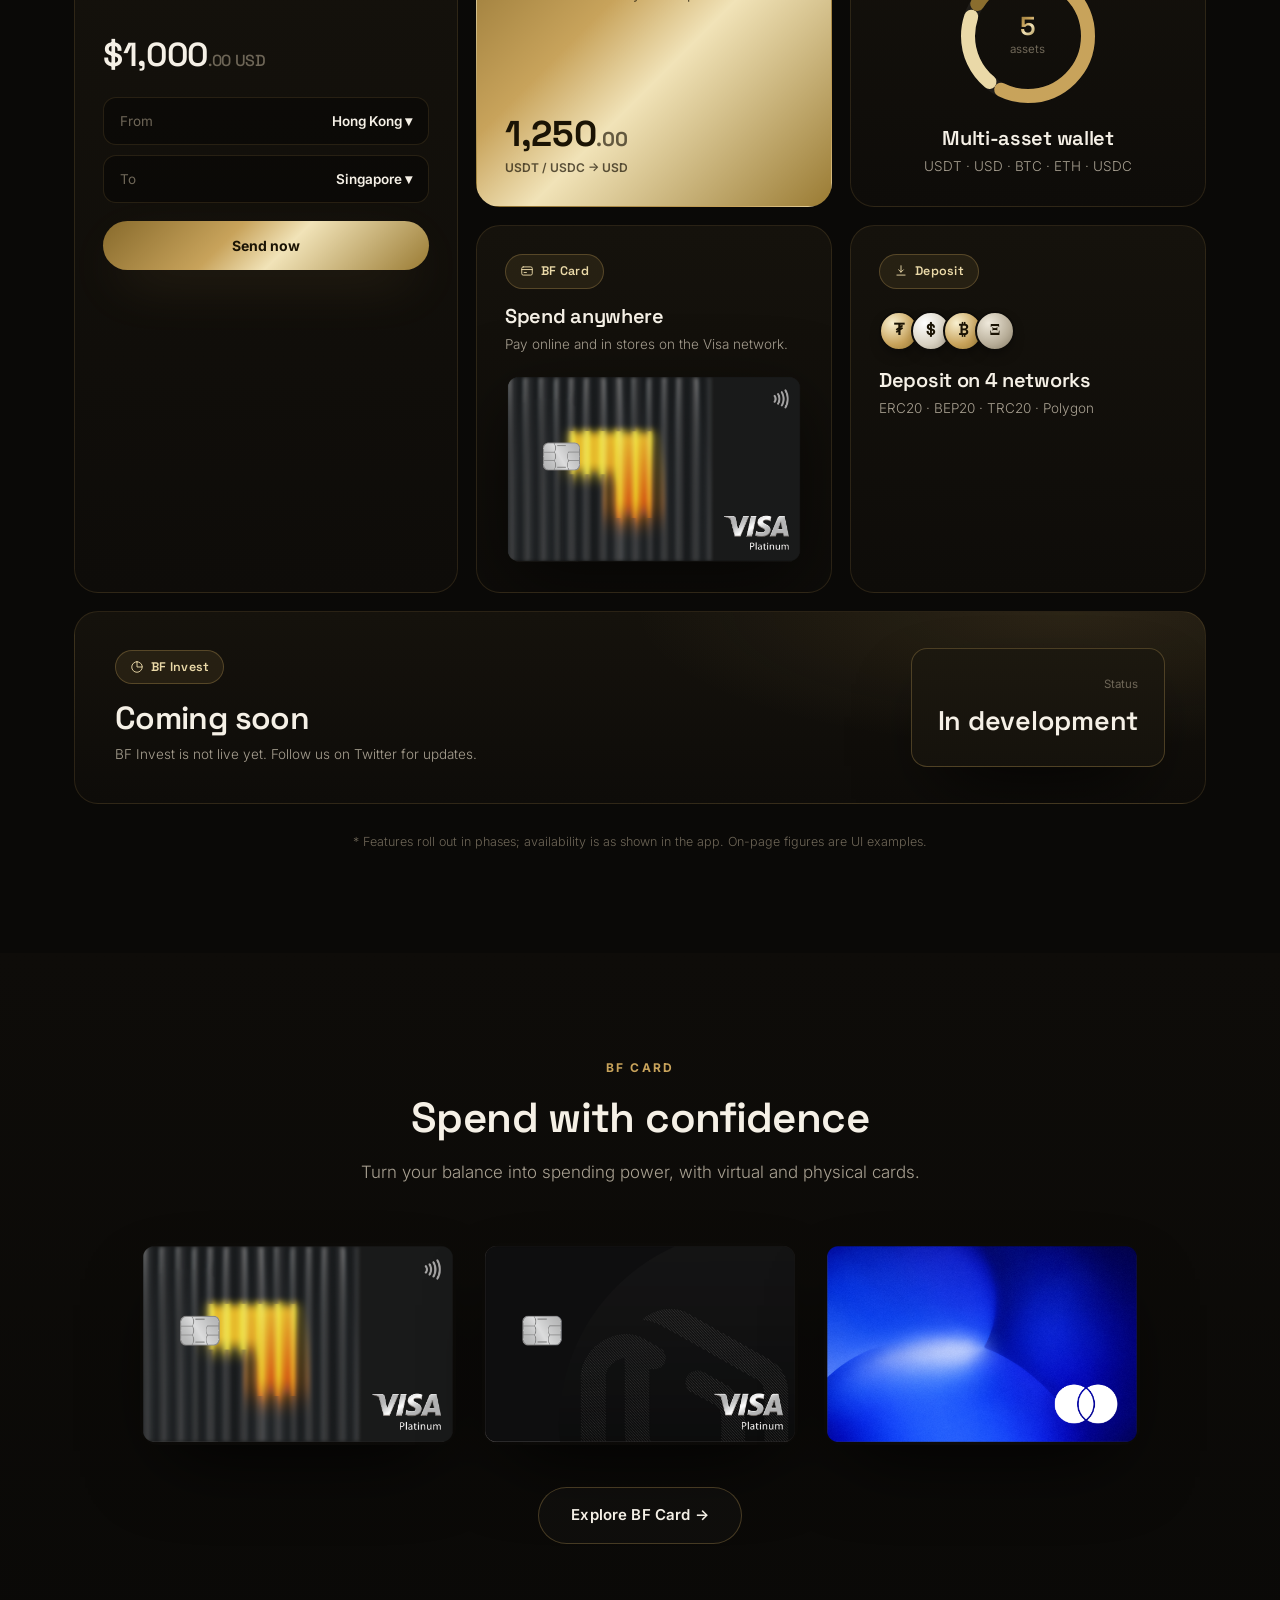
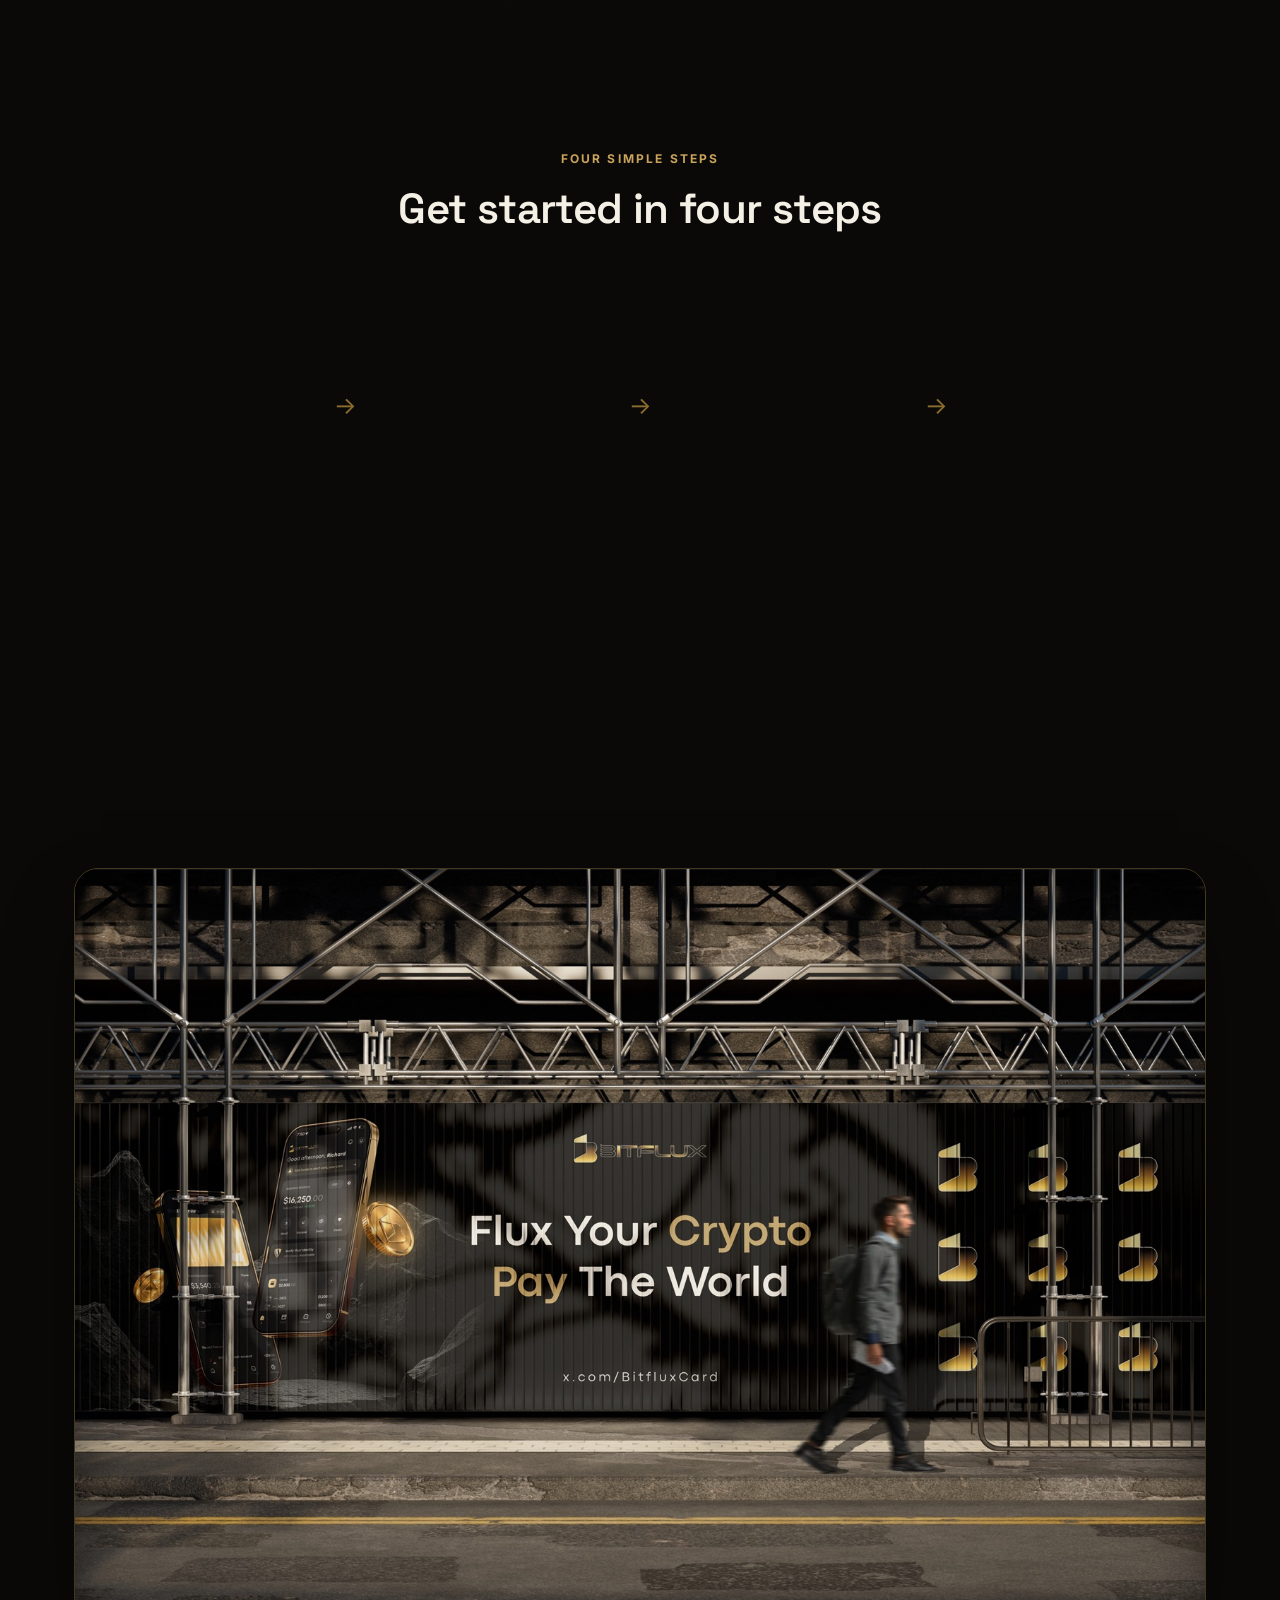
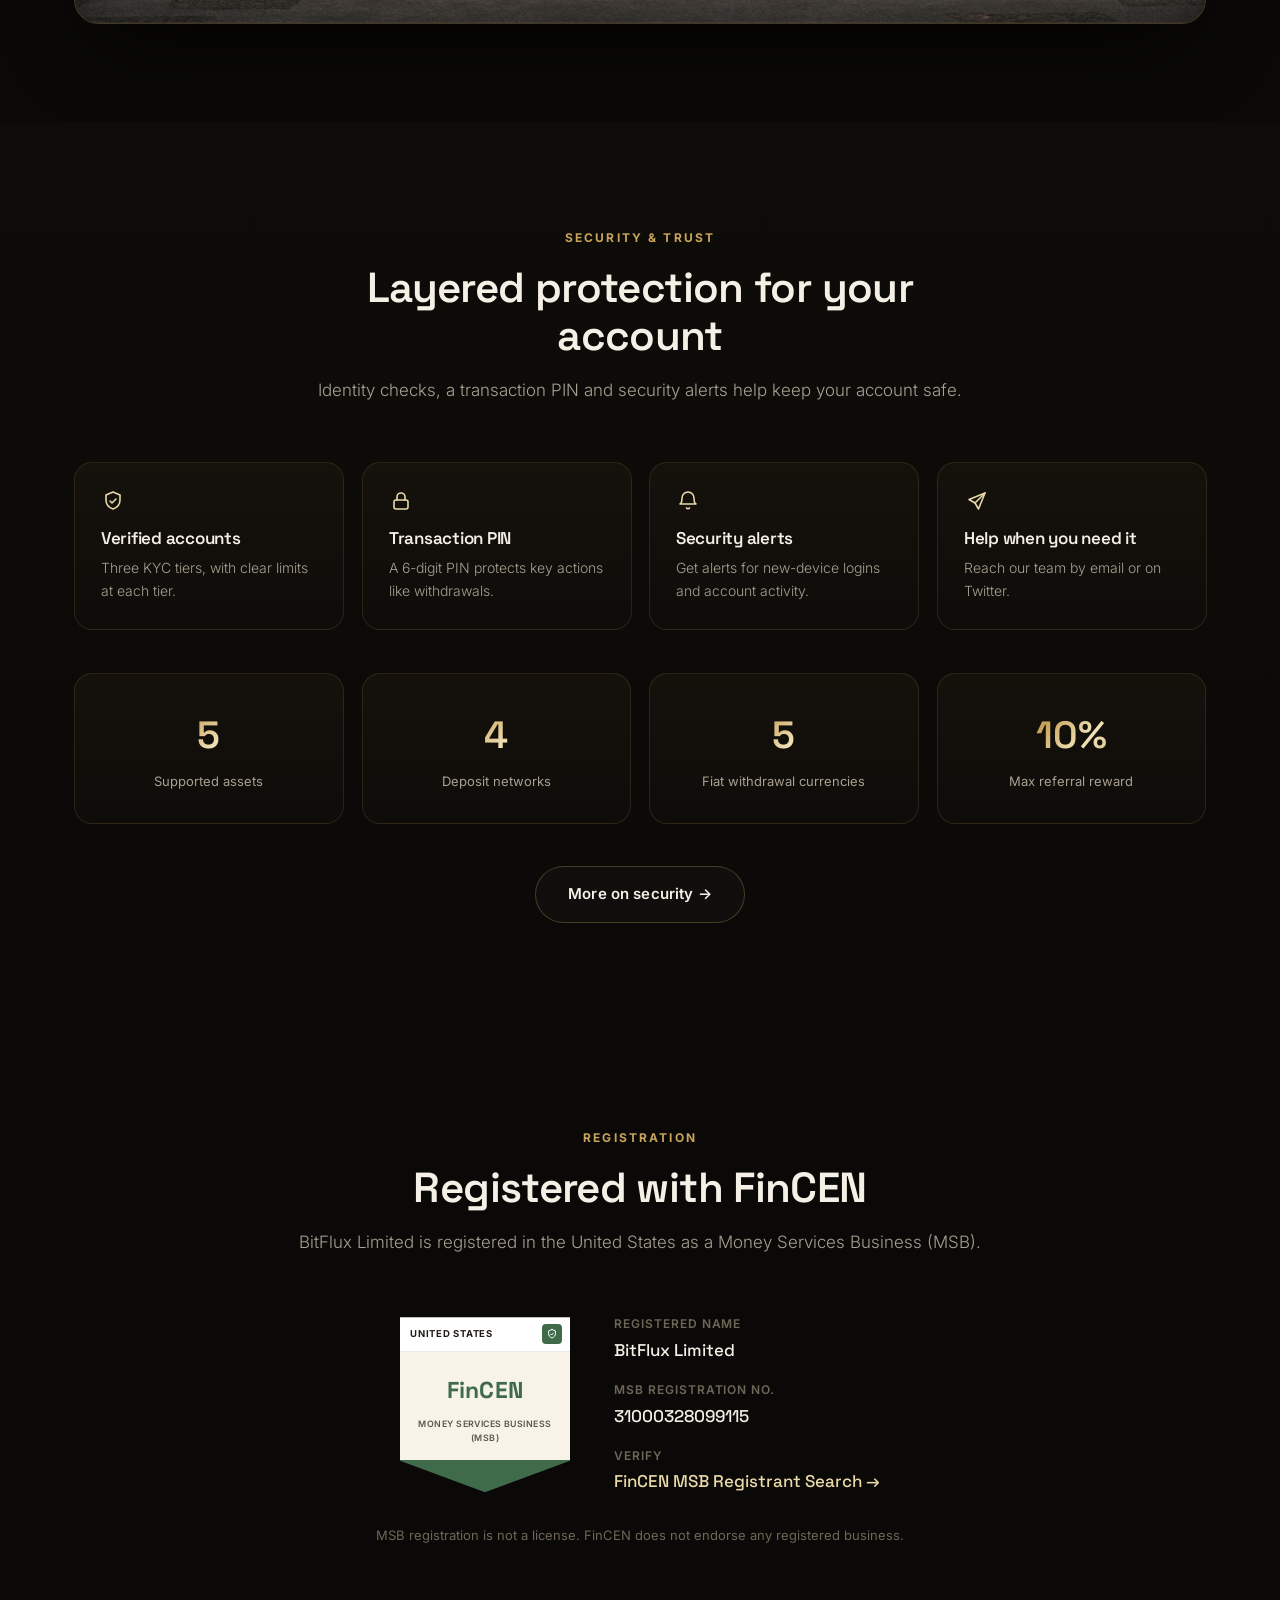
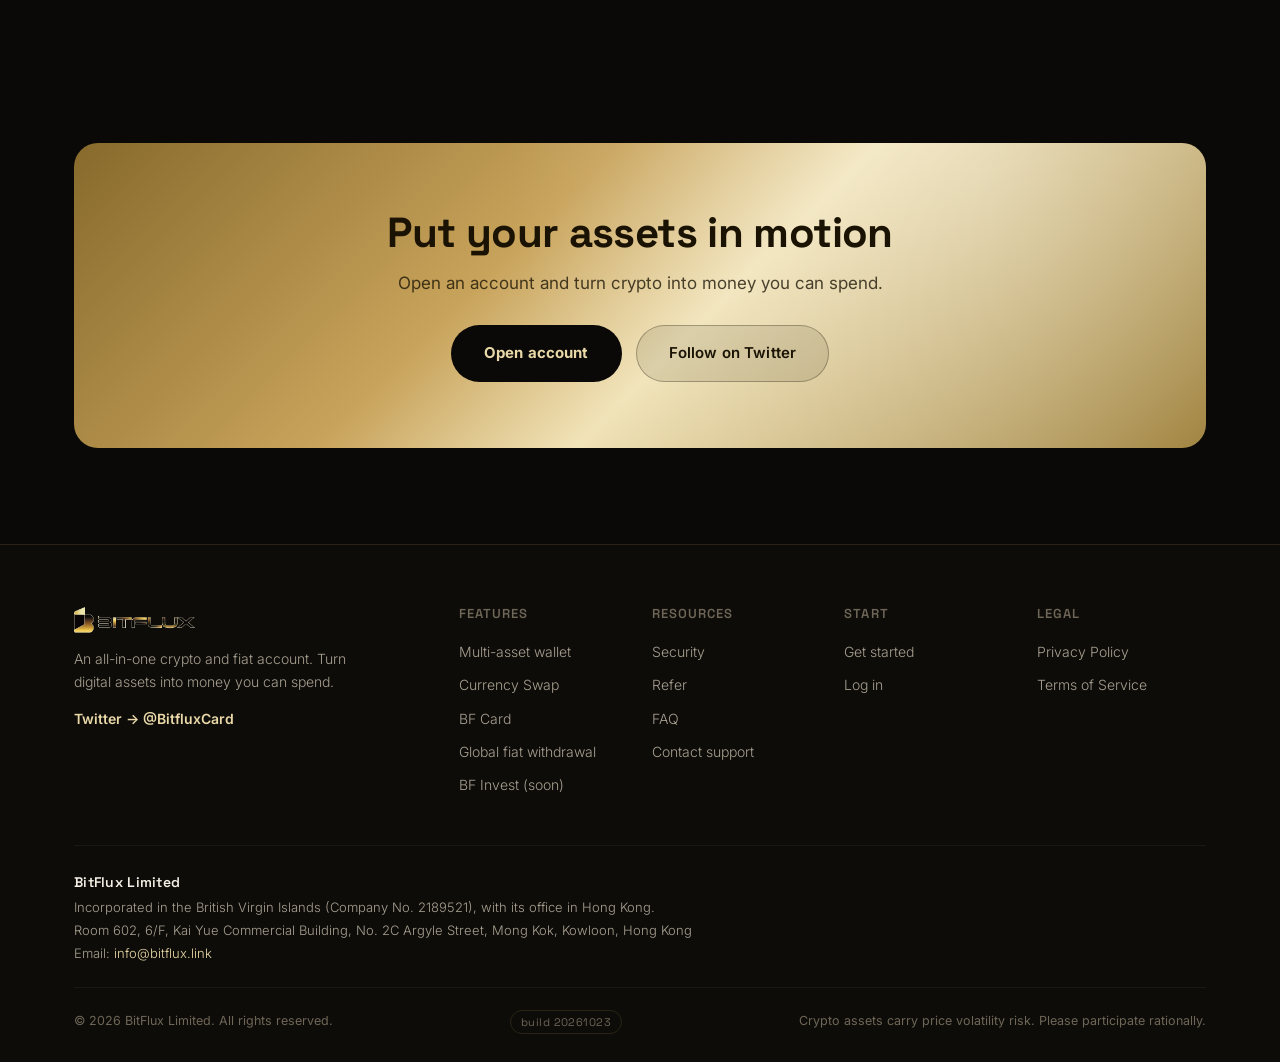
==== commit e83c72c8: "Add legal entity footer, privacy policy and terms; remove unverified claims - Footer on every page: " ====
--- a/index.html
+++ b/index.html
@@ -26,7 +26,7 @@
   <link rel="preconnect" href="https://fonts.googleapis.com" />
   <link rel="preconnect" href="https://fonts.gstatic.com" crossorigin />
   <link href="https://fonts.googleapis.com/css2?family=Inter:wght@300;400;500;600;700&family=Space+Grotesk:wght@500;600;700&family=Noto+Sans+SC:wght@300;400;500;700&display=swap" rel="stylesheet" />
-  <link rel="stylesheet" href="styles.css?v=20260813" />
+  <link rel="stylesheet" href="styles.css?v=20261023" />
 </head>
 <body class="page-home" data-i18n-title="title_home" data-i18n-desc="meta_home">
   <!-- ===== SVG icon sprite ===== -->
@@ -121,7 +121,7 @@
           <a class="hl reveal" href="features.html">
             <div class="hl-ico"><svg class="ico"><use href="#i-swap"/></svg></div>
             <h3 data-i18n="hl2_t">Currency swap</h3>
-            <p data-i18n="hl2_d">Instant, transparent rates</p>
+            <p data-i18n="hl2_d">See the rate before you swap</p>
           </a>
           <a class="hl reveal" href="card.html">
             <div class="hl-ico"><svg class="ico"><use href="#i-card"/></svg></div>
@@ -143,14 +143,14 @@
         <div class="section-head reveal">
           <span class="eyebrow" data-i18n="ps_eyebrow">Full product suite</span>
           <h2 class="section-title" data-i18n="ps_title">One account for every step of your money</h2>
-          <p class="section-lead" data-i18n="ps_lead">Deposit, swap, spend, send, earn, invest — global finance in one app.</p>
+          <p class="section-lead" data-i18n="ps_lead">Deposit, swap, spend and send — all in one app.</p>
         </div>
         <div class="bento">
           <!-- BF Pay — send-money demo (tall) -->
           <div class="bx bx-pay reveal">
             <span class="bx-pill"><svg class="ico"><use href="#i-send"/></svg>BF Pay</span>
-            <h3 data-i18n="bxp_t">Global transfers, in seconds</h3>
-            <p class="bx-sub" data-i18n="bxp_s">Withdraw to bank accounts worldwide · USD · SGD · HKD · GBP · EUR</p>
+            <h3 data-i18n="bxp_t">Send to bank accounts worldwide</h3>
+            <p class="bx-sub" data-i18n="bxp_s">USD · SGD · HKD · GBP · EUR</p>
             <div class="bx-amt" aria-hidden="true">$1,000<small>.00 USD</small></div>
             <div class="bx-form" aria-hidden="true">
               <div class="bx-field"><span data-i18n="bxp_from">From</span><b><i data-i18n="bxp_from_v">Hong Kong</i> ▾</b></div>
@@ -162,9 +162,9 @@
           <div class="bx bx-swap reveal">
             <span class="bx-pill"><svg class="ico"><use href="#i-swap"/></svg>BF Swap</span>
             <h3 data-i18n="bxs_t">Crypto ⇄ Fiat</h3>
-            <p class="bx-sub" data-i18n="bxs_s">One-tap swap · transparent rates</p>
+            <p class="bx-sub" data-i18n="bxs_s">See the rate before you swap</p>
             <div class="bx-big" aria-hidden="true">1,250<small>.00</small></div>
-            <div class="bx-cap" data-i18n="bxs_cap">USDT → USD · instant settlement</div>
+            <div class="bx-cap" data-i18n="bxs_cap">USDT / USDC → USD</div>
           </div>
           <!-- BF Wallet — asset donut -->
           <div class="bx bx-wallet reveal">
@@ -176,7 +176,7 @@
                 <circle cx="75" cy="75" r="60" fill="none" stroke="#EAD9A8" stroke-width="14" stroke-linecap="round" stroke-dasharray="72 377" stroke-dashoffset="-230"/>
                 <circle cx="75" cy="75" r="60" fill="none" stroke="#8A6D2E" stroke-width="14" stroke-linecap="round" stroke-dasharray="50 377" stroke-dashoffset="-316"/>
               </svg>
-              <div class="donut-center"><b>5+</b><span data-i18n="bxw_c">assets</span></div>
+              <div class="donut-center"><b>5</b><span data-i18n="bxw_c">assets</span></div>
             </div>
             <h3 data-i18n="bxw_t">Multi-asset wallet</h3>
             <p class="bx-sub" data-i18n="bxw_s">USDT · USD · BTC · ETH · USDC</p>
@@ -185,29 +185,28 @@
           <div class="bx bx-card reveal">
             <span class="bx-pill"><svg class="ico"><use href="#i-card"/></svg>BF Card</span>
             <h3 data-i18n="bxc_t">Spend anywhere</h3>
-            <p class="bx-sub" data-i18n="bxc_q">On the Visa network — accepted by tens of millions of merchants, online and offline.</p>
-            <img class="bx-cardimg" src="assets/cards/card-gold.png" alt="BITFLUX BF Card · Visa Platinum" loading="lazy" />
-          </div>
-          <!-- BF Earn — coin stack -->
+            <p class="bx-sub" data-i18n="bxc_q">Pay online and in stores on the Visa network.</p>
+            <img class="bx-cardimg" src="assets/cards/card-gold.png" alt="BITFLUX BF Card" loading="lazy" />
+          </div>
+          <!-- Deposit — 4 networks (verified in app, see 测试报告-20260628) -->
           <div class="bx bx-earn reveal">
-            <span class="bx-pill"><svg class="ico"><use href="#i-earn"/></svg>BF Earn</span>
+            <span class="bx-pill"><svg class="ico"><use href="#i-deposit"/></svg><span data-i18n="bxd_pill">Deposit</span></span>
             <div class="coin-row" aria-hidden="true">
               <span class="coin-chip">₮</span><span class="coin-chip">$</span><span class="coin-chip">₿</span><span class="coin-chip">Ξ</span>
             </div>
-            <h3 data-i18n="bxe_t">Put idle assets to work</h3>
-            <p class="bx-sub" data-i18n="bxe_s">Flexible access · transparent returns</p>
+            <h3 data-i18n="bxd_t">Deposit on 4 networks</h3>
+            <p class="bx-sub">ERC20 · BEP20 · TRC20 · Polygon</p>
           </div>
           <!-- BF Invest — wide statement band -->
           <div class="bx bx-invest reveal">
             <div class="bxi-copy">
               <span class="bx-pill"><svg class="ico"><use href="#i-invest"/></svg>BF Invest</span>
-              <h3 data-i18n="bxi_t">Wealth favors the prepared</h3>
-              <p class="bx-sub" data-i18n="bxi_s">A one-stop gateway to crypto and a diversified range of quality assets.</p>
+              <h3 data-i18n="bxi_t">Coming soon</h3>
+              <p class="bx-sub" data-i18n="bxi_s">BF Invest is not live yet. Follow us on Twitter for updates.</p>
             </div>
-            <div class="bxi-stat" aria-hidden="true">
-              <span data-i18n="bxi_stat_l">Total earned · demo</span>
-              <b>$10,333.50</b>
-              <em>+23.4%</em>
+            <div class="bxi-stat">
+              <span data-i18n="bxi_stat_l">Status</span>
+              <b data-i18n="bxi_stat_v">In development</b>
             </div>
           </div>
         </div>
@@ -221,7 +220,7 @@
         <div class="section-head reveal">
           <span class="eyebrow" data-i18n="card_eyebrow">BF Card</span>
           <h2 class="section-title" data-i18n="card_title">Spend with confidence</h2>
-          <p class="section-lead" data-i18n="card_lead">Turn your balance into spending power — virtual cards instantly, physical cards within reach.</p>
+          <p class="section-lead" data-i18n="card_lead">Turn your balance into spending power, with virtual and physical cards.</p>
         </div>
         <div class="card-show reveal">
           <div class="card-show-item"><img src="assets/cards/card-gold.png" alt="BITFLUX Golden Card" loading="lazy" /></div>
@@ -239,31 +238,31 @@
       <div class="container">
         <div class="section-head reveal">
           <span class="eyebrow" data-i18n="hw_eyebrow">Four simple steps</span>
-          <h2 class="section-title" data-i18n="hw_title">Your global account, in minutes</h2>
+          <h2 class="section-title" data-i18n="hw_title">Get started in four steps</h2>
         </div>
         <div class="steps">
           <div class="step reveal">
             <div class="step-num">01</div>
             <h3 data-i18n="hw1_t">Sign up</h3>
-            <p data-i18n="hw1_d">Register by phone or email and complete verification in minutes.</p>
+            <p data-i18n="hw1_d">Sign up with your phone or email, then verify your identity.</p>
           </div>
           <div class="step-arrow" aria-hidden="true">→</div>
           <div class="step reveal">
             <div class="step-num">02</div>
             <h3 data-i18n="hw2_t">Fund your account</h3>
-            <p data-i18n="hw2_d">Deposit crypto across chains — scan to receive, into one unified balance.</p>
+            <p data-i18n="hw2_d">Deposit crypto on ERC20, BEP20, TRC20 or Polygon.</p>
           </div>
           <div class="step-arrow" aria-hidden="true">→</div>
           <div class="step reveal">
             <div class="step-num">03</div>
             <h3 data-i18n="hw3_t">Swap in one tap</h3>
-            <p data-i18n="hw3_d">Convert between crypto and fiat anytime, with transparent rates.</p>
+            <p data-i18n="hw3_d">Swap crypto to USD. You see the rate before you confirm.</p>
           </div>
           <div class="step-arrow" aria-hidden="true">→</div>
           <div class="step reveal">
             <div class="step-num">04</div>
             <h3 data-i18n="hw4_t">Spend freely</h3>
-            <p data-i18n="hw4_d">Spend globally with the BF Card, or withdraw to bank accounts worldwide.</p>
+            <p data-i18n="hw4_d">Spend with the BF Card, or withdraw to a bank account.</p>
           </div>
         </div>
       </div>
@@ -273,11 +272,11 @@
     <section class="section" id="brand">
       <div class="container">
         <div class="section-head reveal">
-          <span class="eyebrow" data-i18n="bb_eyebrow">In the world</span>
-          <h2 class="section-title" data-i18n="bb_title">BITFLUX out in the real world</h2>
+          <span class="eyebrow" data-i18n="bb_eyebrow">Brand</span>
+          <h2 class="section-title" data-i18n="bb_title">Flux your crypto, pay the world</h2>
         </div>
         <div class="billboard reveal">
-          <img src="assets/posters/billboard.jpg" alt="BITFLUX out-of-home advertising" loading="lazy" />
+          <img src="assets/posters/billboard.jpg" alt="BITFLUX brand poster" loading="lazy" />
         </div>
       </div>
     </section>
@@ -287,94 +286,64 @@
       <div class="container">
         <div class="section-head reveal">
           <span class="eyebrow" data-i18n="tr_eyebrow">Security &amp; trust</span>
-          <h2 class="section-title" data-i18n="tr_title">Bank-grade standards for every asset</h2>
-          <p class="section-lead" data-i18n="tr_lead">Compliant processes, layered protection and an always-on network — built for everyone to use with confidence.</p>
+          <h2 class="section-title" data-i18n="tr_title">Layered protection for your account</h2>
+          <p class="section-lead" data-i18n="tr_lead">Identity checks, a transaction PIN and security alerts help keep your account safe.</p>
         </div>
         <div class="why-grid">
           <div class="why-card reveal">
             <div class="why-ico"><svg class="ico"><use href="#i-shield"/></svg></div>
-            <h3 data-i18n="tr1_t">Compliant by design</h3>
-            <p data-i18n="tr1_d">Strict KYC / AML processes, tiered verification, transparent limits.</p>
+            <h3 data-i18n="tr1_t">Verified accounts</h3>
+            <p data-i18n="tr1_d">Three KYC tiers, with clear limits at each tier.</p>
           </div>
           <div class="why-card reveal">
             <div class="why-ico"><svg class="ico"><use href="#i-lock"/></svg></div>
-            <h3 data-i18n="tr2_t">Layered fund protection</h3>
-            <p data-i18n="tr2_d">A 6-digit transaction PIN and second verification lock down key actions.</p>
+            <h3 data-i18n="tr2_t">Transaction PIN</h3>
+            <p data-i18n="tr2_d">A 6-digit PIN protects key actions like withdrawals.</p>
           </div>
           <div class="why-card reveal">
             <div class="why-ico"><svg class="ico"><use href="#i-bell"/></svg></div>
-            <h3 data-i18n="tr3_t">Real-time safety alerts</h3>
-            <p data-i18n="tr3_d">New-device logins and account activity flagged the moment they happen.</p>
+            <h3 data-i18n="tr3_t">Security alerts</h3>
+            <p data-i18n="tr3_d">Get alerts for new-device logins and account activity.</p>
           </div>
           <div class="why-card reveal">
-            <div class="why-ico"><svg class="ico"><use href="#i-clock"/></svg></div>
-            <h3 data-i18n="tr4_t">Always on, 7×24</h3>
-            <p data-i18n="tr4_d">A network that never closes — deposit, swap and move assets anytime.</p>
+            <div class="why-ico"><svg class="ico"><use href="#i-send"/></svg></div>
+            <h3 data-i18n="tr4_t">Help when you need it</h3>
+            <p data-i18n="tr4_d">Reach our team by email or on Twitter.</p>
           </div>
         </div>
         <div class="stat-band reveal" style="margin-top:44px">
-          <div><strong data-count="5" data-suffix="+">5+</strong><span data-i18n="ts1">Supported assets</span></div>
+          <div><strong data-count="5">5</strong><span data-i18n="ts1">Supported assets</span></div>
           <div><strong data-count="4">4</strong><span data-i18n="ts2">Deposit networks</span></div>
           <div><strong data-count="5">5</strong><span data-i18n="ts3">Fiat withdrawal currencies</span></div>
           <div><strong data-count="10" data-suffix="%">10%</strong><span data-i18n="ts4">Max referral reward</span></div>
         </div>
         <div class="center-cta reveal">
-          <a class="btn btn-ghost btn-lg" href="features.html#security" data-i18n="tr_more">Security &amp; compliance →</a>
-        </div>
-      </div>
-    </section>
-
-    <!-- ===== REGULATORY COMPLIANCE (license badges + big stats) ===== -->
+          <a class="btn btn-ghost btn-lg" href="features.html#security" data-i18n="tr_more">More on security →</a>
+        </div>
+      </div>
+    </section>
+
+    <!-- ===== REGISTRATION — only what we can prove (FinCEN MSB, see bitflux文件/msb_registration) ===== -->
     <section class="section" id="compliance">
       <div class="container">
         <div class="section-head reveal">
-          <span class="eyebrow" data-i18n="cp_eyebrow">Regulatory compliance</span>
-          <h2 class="section-title" data-i18n="cp_title">Licensed, trusted, built for global finance</h2>
-          <p class="section-lead" data-i18n="cp_lead">Operating across multiple jurisdictions with institutional-grade infrastructure.</p>
-        </div>
-        <div class="comp-badges reveal">
+          <span class="eyebrow" data-i18n="cp_eyebrow">Registration</span>
+          <h2 class="section-title" data-i18n="cp_title">Registered with FinCEN</h2>
+          <p class="section-lead" data-i18n="cp_lead">BitFlux Limited is registered in the United States as a Money Services Business (MSB).</p>
+        </div>
+        <div class="reg reveal">
           <div class="cbadge" style="--cb:#3f6b4a">
             <div class="cb-top"><span data-i18n="cb1_c">United States</span><i class="cb-shield"><svg class="ico"><use href="#i-shield"/></svg></i></div>
             <div class="cb-acr">FinCEN</div>
             <div class="cb-name" data-i18n="cb1_n">Money Services Business (MSB)</div>
           </div>
-          <div class="cbadge" style="--cb:#2e7d74">
-            <div class="cb-top"><span data-i18n="cb2_c">Hong Kong</span><i class="cb-shield"><svg class="ico"><use href="#i-shield"/></svg></i></div>
-            <div class="cb-acr">SFC</div>
-            <div class="cb-name" data-i18n="cb2_n">SFC License Type 1 / 4 / 5 / 9</div>
-          </div>
-          <div class="cbadge" style="--cb:#b3541e">
-            <div class="cb-top"><span data-i18n="cb3_c">Hong Kong</span><i class="cb-shield"><svg class="ico"><use href="#i-shield"/></svg></i></div>
-            <div class="cb-acr">MSO</div>
-            <div class="cb-name" data-i18n="cb3_n">Money Service Operator</div>
-          </div>
-          <div class="cbadge" style="--cb:#7a2f57">
-            <div class="cb-top"><span data-i18n="cb4_c">United Kingdom</span><i class="cb-shield"><svg class="ico"><use href="#i-shield"/></svg></i></div>
-            <div class="cb-acr">FCA</div>
-            <div class="cb-name" data-i18n="cb4_n">Financial Conduct Authority</div>
-          </div>
-          <div class="cbadge" style="--cb:#2f5a8a">
-            <div class="cb-top"><span data-i18n="cb5_c">Switzerland</span><i class="cb-shield"><svg class="ico"><use href="#i-shield"/></svg></i></div>
-            <div class="cb-acr">VQF</div>
-            <div class="cb-name" data-i18n="cb5_n">VQF SRO Membership</div>
-          </div>
-          <div class="cbadge" style="--cb:#8a6d2e">
-            <div class="cb-top"><span data-i18n="cb6_c">UAE</span><i class="cb-shield"><svg class="ico"><use href="#i-shield"/></svg></i></div>
-            <div class="cb-acr">CMA</div>
-            <div class="cb-name" data-i18n="cb6_n">Capital Market Authority</div>
-          </div>
-          <div class="cbadge" style="--cb:#c07f28">
-            <div class="cb-top"><span data-i18n="cb7_c">Seychelles</span><i class="cb-shield"><svg class="ico"><use href="#i-shield"/></svg></i></div>
-            <div class="cb-acr">FSA</div>
-            <div class="cb-name" data-i18n="cb7_n">Financial Services Authority</div>
-          </div>
-        </div>
-        <div class="comp-stats">
-          <div class="cstat reveal"><strong data-count="10" data-suffix="+">10+</strong><span data-i18n="cs1_l">Licenses &amp; registrations</span></div>
-          <div class="cstat reveal"><strong data-count="8">8</strong><span data-i18n="cs2_l">Jurisdictions</span></div>
-          <div class="cstat reveal"><strong data-count="173" data-suffix="+">173+</strong><span data-i18n="cs3_l">Countries &amp; regions served</span></div>
-          <div class="cstat reveal"><strong>7×24</strong><span data-i18n="cs4_l">Always-on service &amp; risk control</span></div>
-        </div>
+          <dl class="reg-info">
+            <div><dt data-i18n="reg_name_l">Registered name</dt><dd>BitFlux Limited</dd></div>
+            <div><dt data-i18n="reg_no_l">MSB registration no.</dt><dd>31000328099115</dd></div>
+            <div><dt data-i18n="reg_check_l">Verify</dt><dd><a href="https://www.fincen.gov/msb-registrant-search" target="_blank" rel="noopener" data-i18n="reg_check">FinCEN MSB Registrant Search →</a></dd></div>
+          </dl>
+        </div>
+        <p class="reg-note reveal" data-i18n="reg_note">MSB registration is not a license. FinCEN does not endorse any registered business.</p>
       </div>
     </section>
 
@@ -383,7 +352,7 @@
       <div class="container">
         <div class="cta-box reveal">
           <h2 data-i18n="cta_title">Put your assets in motion</h2>
-          <p data-i18n="cta_sub">Open an account in minutes and turn crypto into money you can spend.</p>
+          <p data-i18n="cta_sub">Open an account and turn crypto into money you can spend.</p>
           <div class="cta-actions">
             <a class="btn btn-primary btn-lg" href="https://app.bitflux.link" target="_blank" rel="noopener" data-i18n="cta_b1">Open account</a>
             <a class="btn btn-ghost btn-lg" href="https://x.com/bitfluxcard" target="_blank" rel="noopener" data-i18n="cta_b2">Follow on Twitter</a>
@@ -401,7 +370,6 @@
           <img src="assets/bitflux-logo.png" alt="BITFLUX" />
           <p data-i18n="foot_desc">An all-in-one crypto and fiat account. Turn digital assets into money you can spend.</p>
           <a class="footer-tg" href="https://x.com/bitfluxcard" target="_blank" rel="noopener">Twitter → @BitfluxCard</a>
-          <a class="footer-email" href="mailto:info@bitflux.link">info@bitflux.link</a>
         </div>
         <div class="footer-cols">
           <div>
@@ -417,23 +385,34 @@
             <a href="features.html#security" data-i18n="nav_security">Security</a>
             <a href="features.html#referral" data-i18n="nav_referral">Refer</a>
             <a href="features.html#faq" data-i18n="nav_faq">FAQ</a>
-            <a href="https://x.com/bitfluxcard" target="_blank" rel="noopener" data-i18n="foot_support">Contact support</a>
+            <a href="mailto:info@bitflux.link" data-i18n="foot_support">Contact support</a>
           </div>
           <div>
             <h4 data-i18n="foot_start">Start</h4>
             <a href="https://app.bitflux.link" target="_blank" rel="noopener" data-i18n="nav_cta">Get started</a>
             <a href="https://app.bitflux.link" target="_blank" rel="noopener" data-i18n="foot_login">Log in</a>
           </div>
-        </div>
+          <div>
+            <h4 data-i18n="foot_legal">Legal</h4>
+            <a href="privacy.html" data-i18n="foot_privacy">Privacy Policy</a>
+            <a href="terms.html" data-i18n="foot_terms">Terms of Service</a>
+          </div>
+        </div>
+      </div>
+      <div class="footer-company">
+        <p class="fc-name">BitFlux Limited</p>
+        <p data-i18n="foot_entity">Incorporated in the British Virgin Islands (Company No. 2189521), with its office in Hong Kong.</p>
+        <address>Room 602, 6/F, Kai Yue Commercial Building, No. 2C Argyle Street, Mong Kok, Kowloon, Hong Kong</address>
+        <p><span data-i18n="foot_email_l">Email: </span><a href="mailto:info@bitflux.link">info@bitflux.link</a></p>
       </div>
       <div class="footer-bottom">
-        <span>© 2026 BITFLUX. All rights reserved.</span>
-        <span class="build-tag">build 20260813</span>
+        <span>© 2026 BitFlux Limited. All rights reserved.</span>
+        <span class="build-tag">build 20261023</span>
         <span data-i18n="foot_disclaimer">Crypto assets carry price volatility risk. Please participate rationally.</span>
       </div>
     </div>
   </footer>
 
-  <script src="app.js?v=20260813"></script>
+  <script src="app.js?v=20261023"></script>
 </body>
 </html>
--- a/styles.css
+++ b/styles.css
@@ -265,17 +265,22 @@
 
 /* footer */
 .footer{border-top:1px solid var(--line);padding:62px 0 28px;background:var(--bg-2)}
-.footer-inner{display:grid;grid-template-columns:1.5fr 2fr;gap:40px}
+.footer-inner{display:grid;grid-template-columns:1.2fr 2.6fr;gap:40px}
 .footer-brand img{height:26px;width:auto;margin-bottom:14px}
 .footer-brand p{color:var(--txt-mut);font-size:14px;margin-bottom:12px;max-width:300px;font-weight:300}
 .footer-tg{color:var(--gold-2);font-weight:600;font-size:14px}
-.footer-email{display:block;margin-top:8px;color:var(--txt-mut);font-size:14px;font-weight:300;transition:color .2s}
-.footer-email:hover{color:var(--gold-2)}
-.footer-cols{display:grid;grid-template-columns:repeat(3,1fr);gap:24px}
+.footer-cols{display:grid;grid-template-columns:repeat(4,minmax(0,1fr));gap:24px}
 .footer-cols h4{font-size:13px;text-transform:uppercase;letter-spacing:.08em;color:var(--txt-dim);margin-bottom:14px;font-weight:600}
 .footer-cols a{display:block;color:var(--txt-mut);font-size:14px;padding:5px 0;transition:color .2s;font-weight:300}
 .footer-cols a:hover{color:var(--gold-2)}
+/* legal entity block — must match the D&B record verbatim (Apple enrollment checks it) */
+.footer-company{margin-top:44px;padding-top:24px;border-top:1px solid var(--hair);font-size:13px;line-height:1.75;color:var(--txt-mut);font-weight:300}
+.footer-company .fc-name{font-family:'Space Grotesk','Inter',sans-serif;font-size:14px;font-weight:600;color:var(--txt);letter-spacing:.02em;margin-bottom:2px}
+.footer-company address{font-style:normal}
+.footer-company a{color:var(--gold-2);transition:color .2s}
+.footer-company a:hover{color:var(--txt)}
 .footer-bottom{display:flex;justify-content:space-between;align-items:center;gap:16px;margin-top:46px;padding-top:22px;border-top:1px solid var(--hair);font-size:12.5px;color:var(--txt-dim);flex-wrap:wrap}
+.footer-company + .footer-bottom{margin-top:22px}
 
 /* reveal */
 .reveal{opacity:0;transform:translateY(34px) scale(.985);filter:blur(6px);transition:opacity .9s cubic-bezier(.16,1,.3,1),transform .9s cubic-bezier(.16,1,.3,1),filter .9s cubic-bezier(.16,1,.3,1);will-change:opacity,transform}
@@ -827,3 +832,43 @@
 
 /* visible build tag in footer — check this to confirm you're on the latest version */
 .build-tag{font-family:'Space Grotesk';font-size:11px;color:var(--txt-dim);border:1px solid var(--line);border-radius:999px;padding:2px 10px;letter-spacing:.04em}
+
+/* ===================== LEGAL PAGES (privacy / terms) ===================== */
+/* both language versions live in the HTML; app.js sets <html lang>, CSS shows the matching one */
+html[lang="zh-CN"] .legal[data-legal="en"],
+html:not([lang="zh-CN"]) .legal[data-legal="zh"]{display:none}
+.legal{max-width:760px;margin:0 auto;color:var(--txt-mut);font-size:15.5px;line-height:1.85;font-weight:400}
+.legal h2{font-size:20px;color:var(--txt);margin:46px 0 14px;font-weight:600;letter-spacing:-.005em}
+.legal h3{font-size:15px;color:var(--gold-2);margin:24px 0 8px;font-weight:600;letter-spacing:.01em}
+.legal p{margin-bottom:14px}
+.legal ul{margin:0 0 16px;padding-left:1.25em}
+.legal li{margin-bottom:8px;padding-left:4px}
+.legal li::marker{color:var(--gold)}
+.legal strong{color:var(--txt);font-weight:600}
+.legal a{color:var(--gold-2);text-decoration:underline;text-decoration-color:var(--line-2);text-underline-offset:3px;transition:text-decoration-color .2s}
+.legal a:hover{text-decoration-color:var(--gold-2)}
+.legal address{font-style:normal}
+.legal-lead{font-size:16.5px;color:var(--txt)}
+.legal-note{border:1px solid var(--line);background:rgba(200,163,91,.05);border-radius:14px;padding:12px 18px;font-size:14px;margin-bottom:28px}
+.legal-contact{border:1px solid var(--line);border-radius:var(--radius);background:linear-gradient(180deg,var(--panel),var(--bg-2));padding:20px 24px;margin-top:6px}
+@media(max-width:560px){
+  .legal{font-size:15px}
+  .legal h2{font-size:18px;margin-top:38px}
+  .legal-contact{padding:18px}
+}
+
+/* ===================== REGISTRATION (home #compliance, features #security) ===================== */
+/* only verified registrations go here — currently FinCEN MSB 31000328099115 */
+.reg{display:flex;align-items:center;justify-content:center;gap:44px;max-width:720px;margin:0 auto}
+.reg .cbadge{flex:none;width:170px}
+.reg-info{display:grid;gap:16px;margin:0}
+.reg-info dt{font-size:12px;font-weight:600;letter-spacing:.08em;text-transform:uppercase;color:var(--txt-dim)}
+.reg-info dd{margin:2px 0 0;font-family:'Space Grotesk','Inter',sans-serif;font-size:17px;font-weight:500;color:var(--txt)}
+.reg-info a{color:var(--gold-2);transition:color .2s}
+.reg-info a:hover{color:var(--txt)}
+.reg-note{text-align:center;margin-top:30px;font-size:13px;color:var(--txt-dim)}
+.reg-line{text-align:center;max-width:640px;margin:64px auto 0;font-size:14px;color:var(--txt-mut);font-weight:300}
+.feat-note{text-align:center;margin-top:48px;font-size:12.5px;color:var(--txt-dim)}
+@media(max-width:560px){
+  .reg{flex-direction:column;gap:28px;text-align:center}
+}
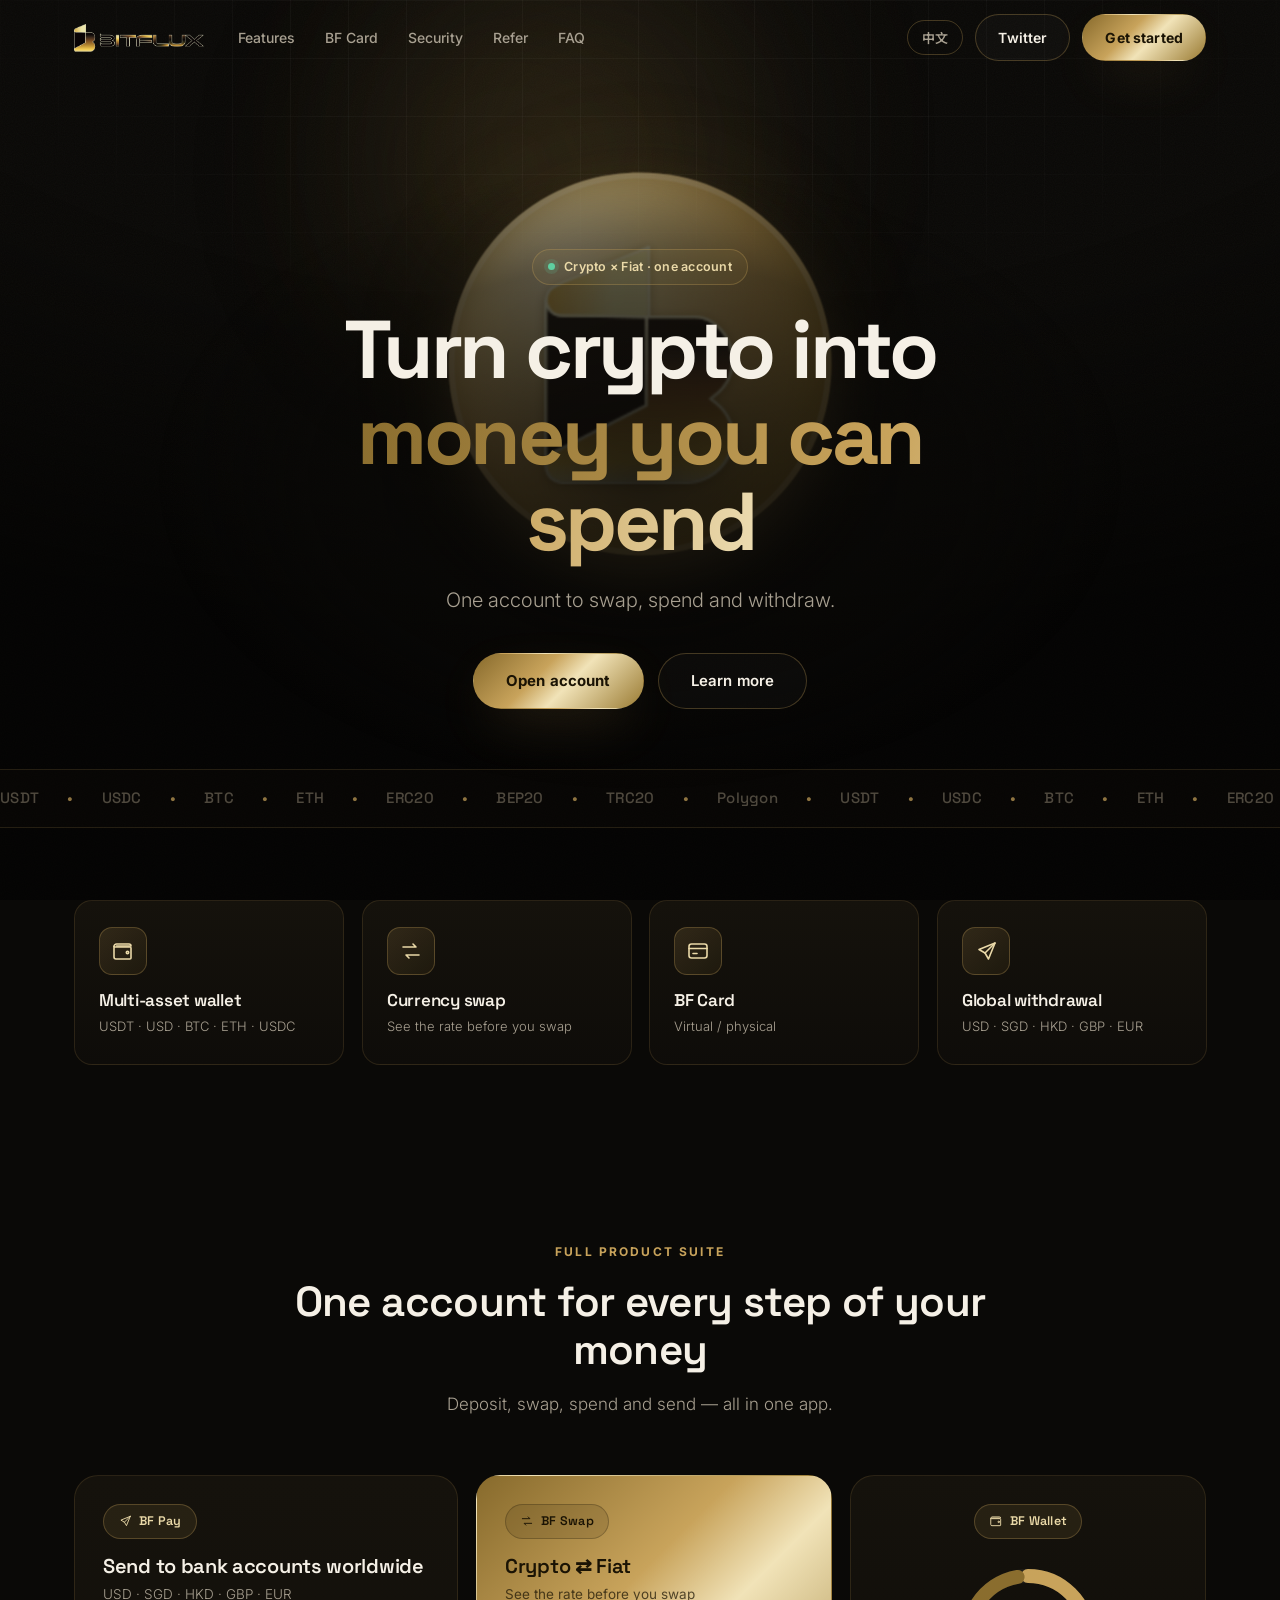
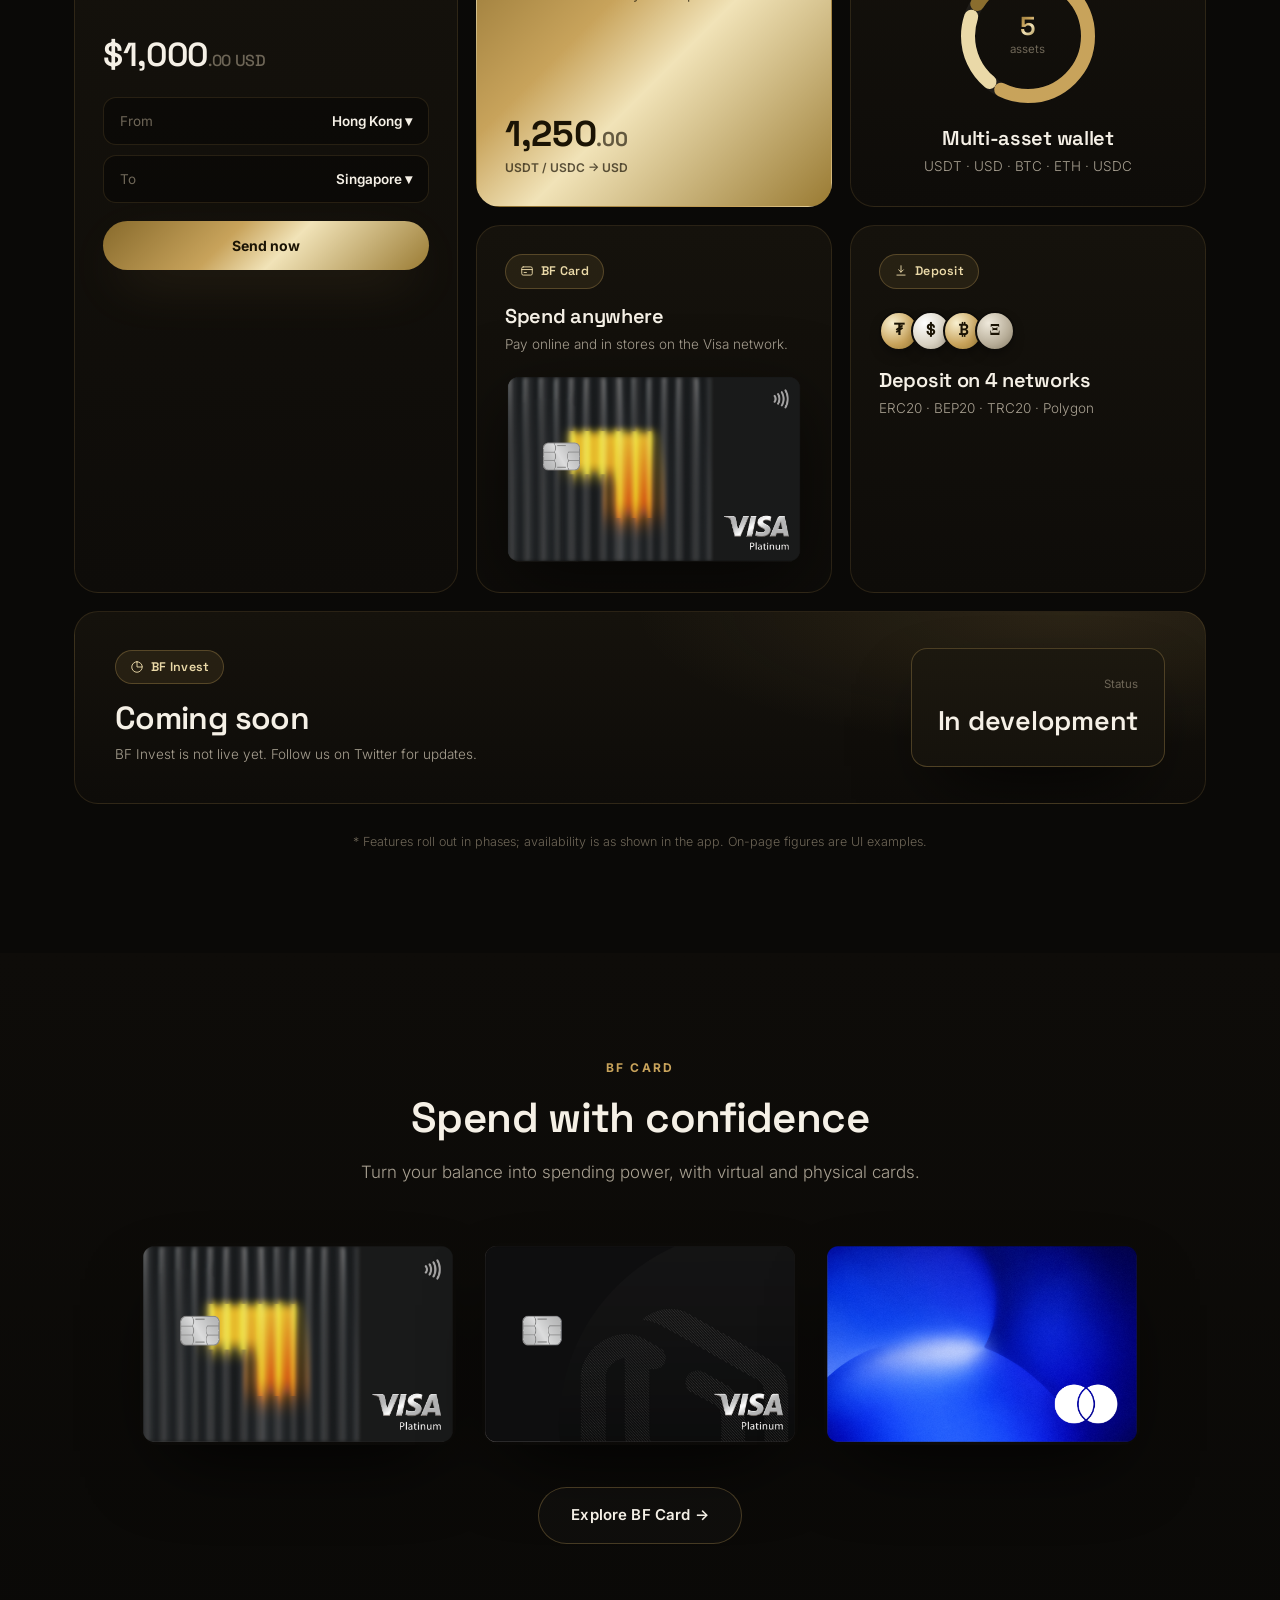
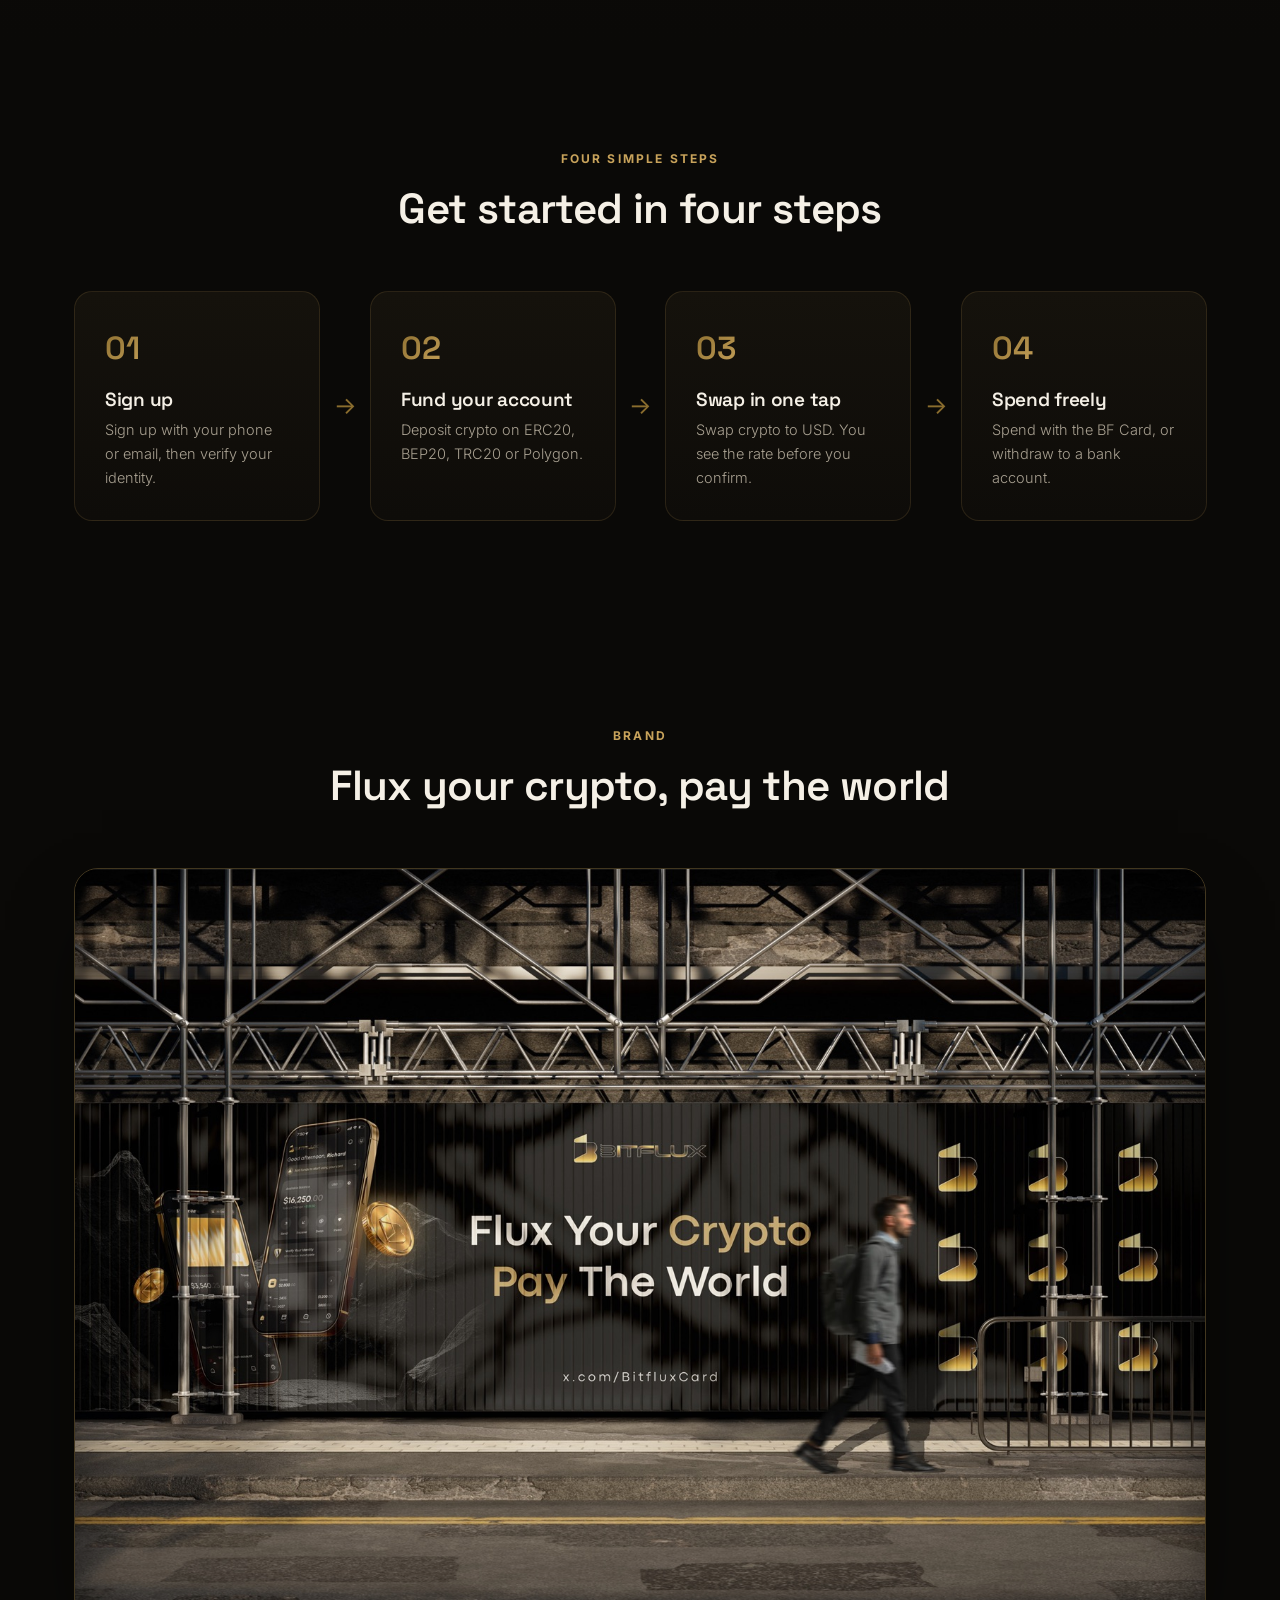
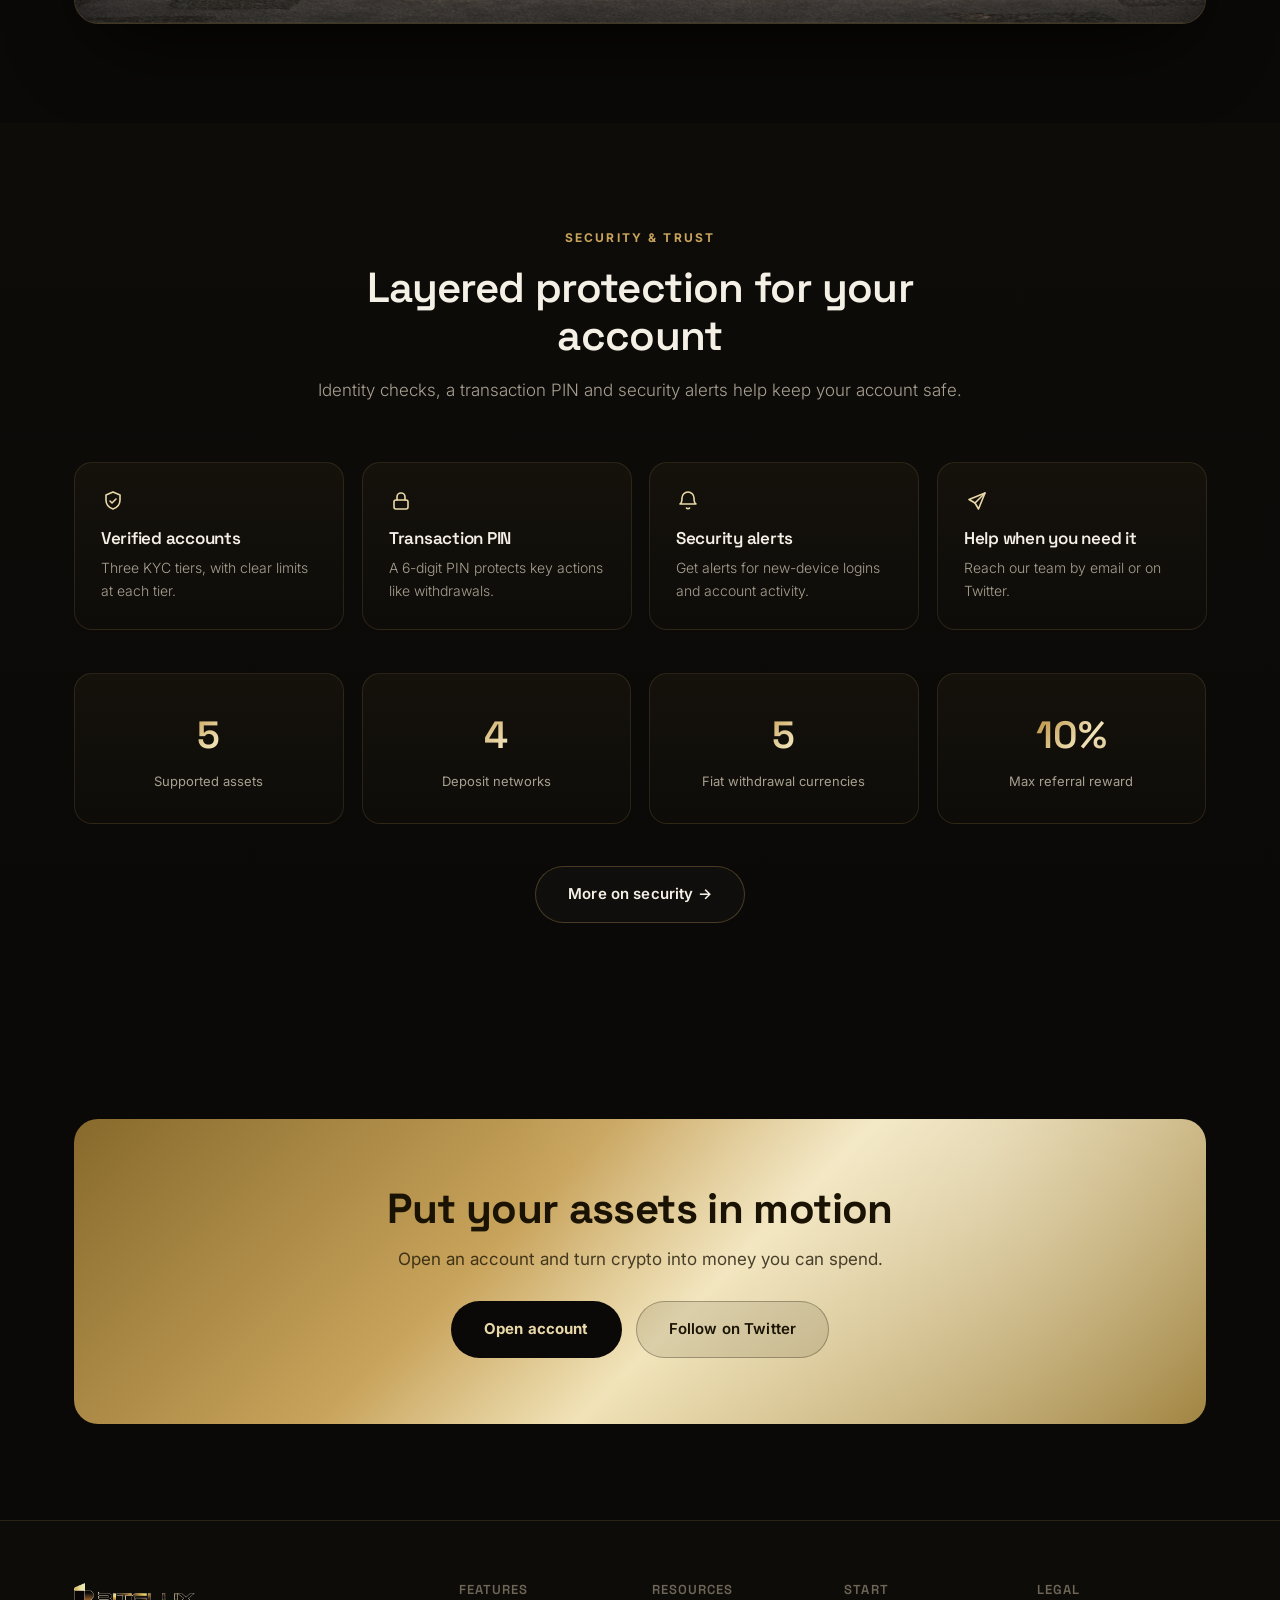
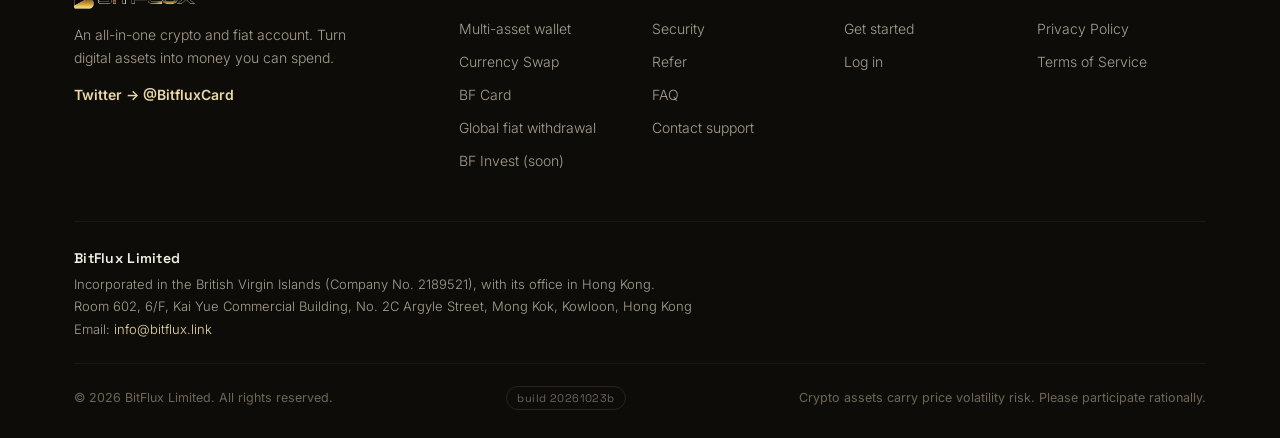
==== commit 2d93a399: "Remove FinCEN MSB registration block from the site Not needed for Apple Developer enrollment and not" ====
--- a/index.html
+++ b/index.html
@@ -26,7 +26,7 @@
   <link rel="preconnect" href="https://fonts.googleapis.com" />
   <link rel="preconnect" href="https://fonts.gstatic.com" crossorigin />
   <link href="https://fonts.googleapis.com/css2?family=Inter:wght@300;400;500;600;700&family=Space+Grotesk:wght@500;600;700&family=Noto+Sans+SC:wght@300;400;500;700&display=swap" rel="stylesheet" />
-  <link rel="stylesheet" href="styles.css?v=20261023" />
+  <link rel="stylesheet" href="styles.css?v=20261023b" />
 </head>
 <body class="page-home" data-i18n-title="title_home" data-i18n-desc="meta_home">
   <!-- ===== SVG icon sprite ===== -->
@@ -323,30 +323,6 @@
       </div>
     </section>
 
-    <!-- ===== REGISTRATION — only what we can prove (FinCEN MSB, see bitflux文件/msb_registration) ===== -->
-    <section class="section" id="compliance">
-      <div class="container">
-        <div class="section-head reveal">
-          <span class="eyebrow" data-i18n="cp_eyebrow">Registration</span>
-          <h2 class="section-title" data-i18n="cp_title">Registered with FinCEN</h2>
-          <p class="section-lead" data-i18n="cp_lead">BitFlux Limited is registered in the United States as a Money Services Business (MSB).</p>
-        </div>
-        <div class="reg reveal">
-          <div class="cbadge" style="--cb:#3f6b4a">
-            <div class="cb-top"><span data-i18n="cb1_c">United States</span><i class="cb-shield"><svg class="ico"><use href="#i-shield"/></svg></i></div>
-            <div class="cb-acr">FinCEN</div>
-            <div class="cb-name" data-i18n="cb1_n">Money Services Business (MSB)</div>
-          </div>
-          <dl class="reg-info">
-            <div><dt data-i18n="reg_name_l">Registered name</dt><dd>BitFlux Limited</dd></div>
-            <div><dt data-i18n="reg_no_l">MSB registration no.</dt><dd>31000328099115</dd></div>
-            <div><dt data-i18n="reg_check_l">Verify</dt><dd><a href="https://www.fincen.gov/msb-registrant-search" target="_blank" rel="noopener" data-i18n="reg_check">FinCEN MSB Registrant Search →</a></dd></div>
-          </dl>
-        </div>
-        <p class="reg-note reveal" data-i18n="reg_note">MSB registration is not a license. FinCEN does not endorse any registered business.</p>
-      </div>
-    </section>
-
     <!-- ===== CTA ===== -->
     <section class="cta">
       <div class="container">
@@ -407,12 +383,12 @@
       </div>
       <div class="footer-bottom">
         <span>© 2026 BitFlux Limited. All rights reserved.</span>
-        <span class="build-tag">build 20261023</span>
+        <span class="build-tag">build 20261023b</span>
         <span data-i18n="foot_disclaimer">Crypto assets carry price volatility risk. Please participate rationally.</span>
       </div>
     </div>
   </footer>
 
-  <script src="app.js?v=20261023"></script>
+  <script src="app.js?v=20261023b"></script>
 </body>
 </html>
--- a/styles.css
+++ b/styles.css
@@ -857,18 +857,4 @@
   .legal-contact{padding:18px}
 }
 
-/* ===================== REGISTRATION (home #compliance, features #security) ===================== */
-/* only verified registrations go here — currently FinCEN MSB 31000328099115 */
-.reg{display:flex;align-items:center;justify-content:center;gap:44px;max-width:720px;margin:0 auto}
-.reg .cbadge{flex:none;width:170px}
-.reg-info{display:grid;gap:16px;margin:0}
-.reg-info dt{font-size:12px;font-weight:600;letter-spacing:.08em;text-transform:uppercase;color:var(--txt-dim)}
-.reg-info dd{margin:2px 0 0;font-family:'Space Grotesk','Inter',sans-serif;font-size:17px;font-weight:500;color:var(--txt)}
-.reg-info a{color:var(--gold-2);transition:color .2s}
-.reg-info a:hover{color:var(--txt)}
-.reg-note{text-align:center;margin-top:30px;font-size:13px;color:var(--txt-dim)}
-.reg-line{text-align:center;max-width:640px;margin:64px auto 0;font-size:14px;color:var(--txt-mut);font-weight:300}
 .feat-note{text-align:center;margin-top:48px;font-size:12.5px;color:var(--txt-dim)}
-@media(max-width:560px){
-  .reg{flex-direction:column;gap:28px;text-align:center}
-}
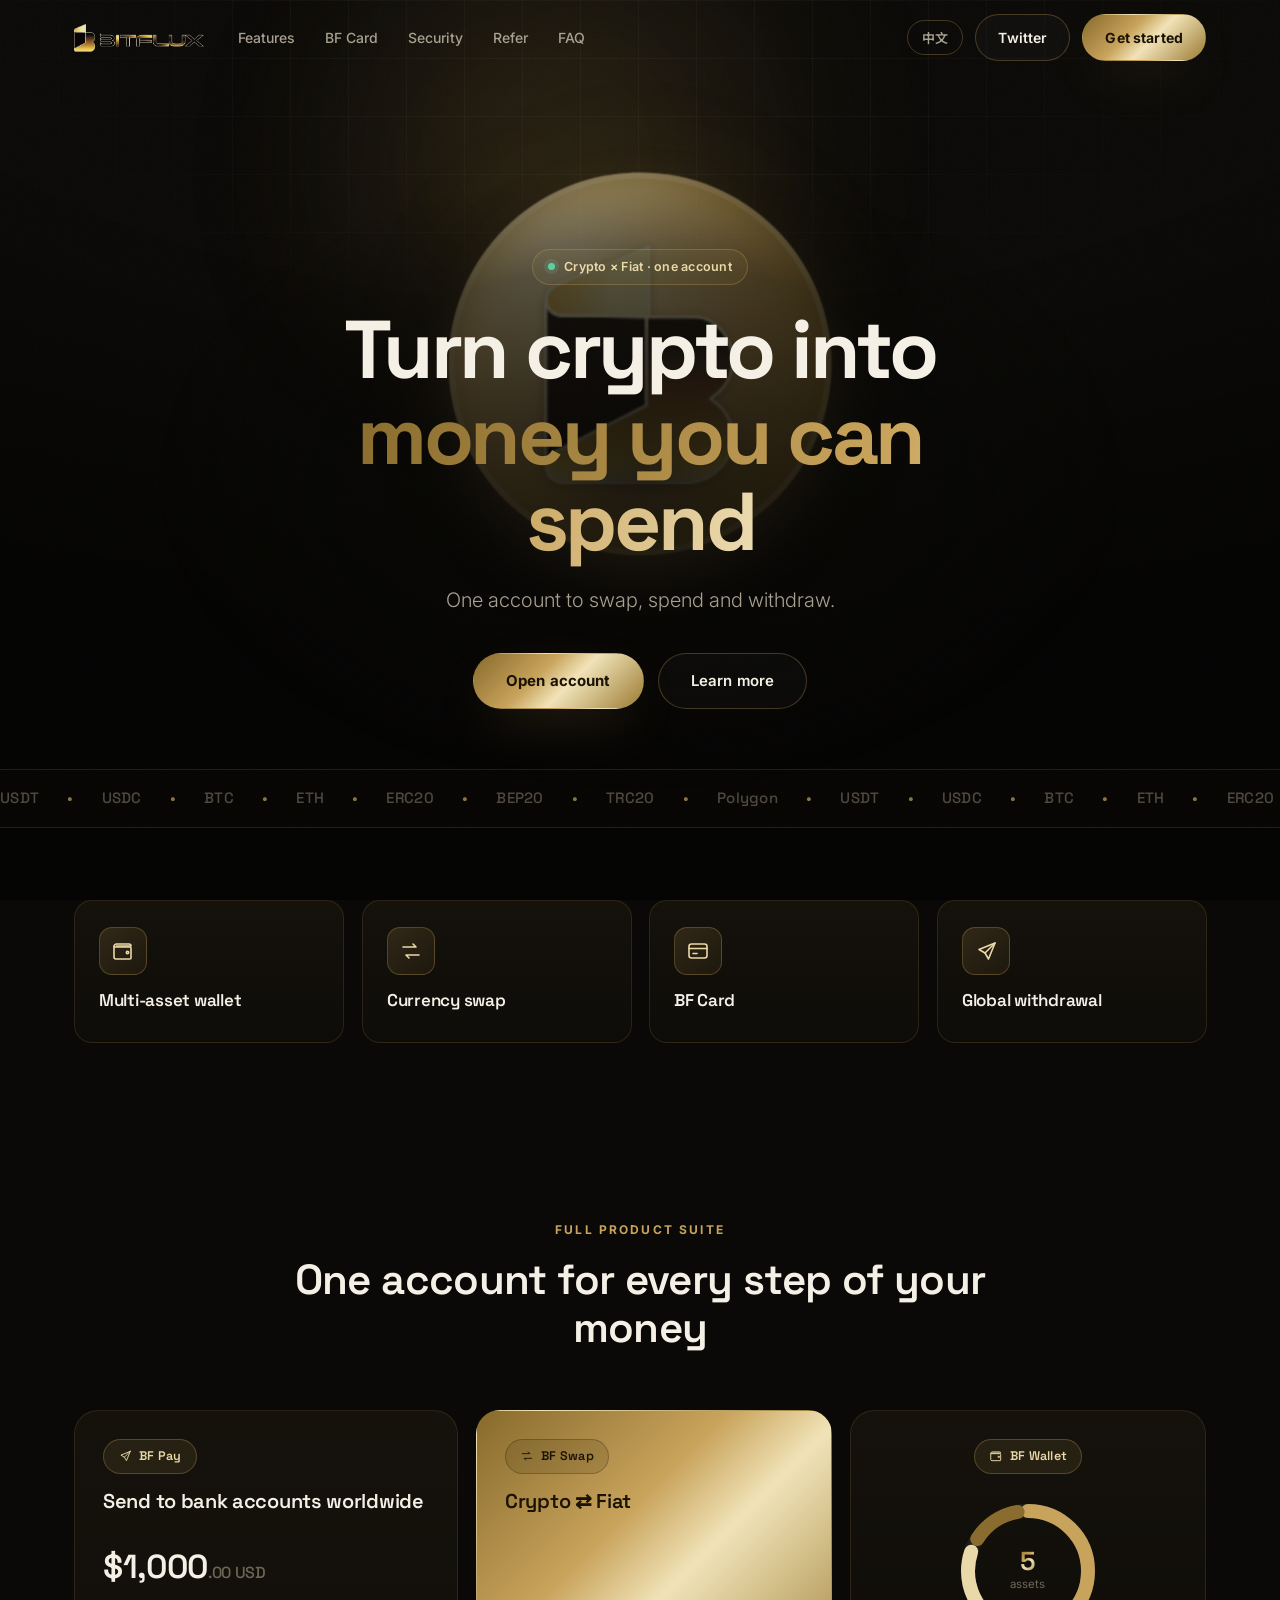
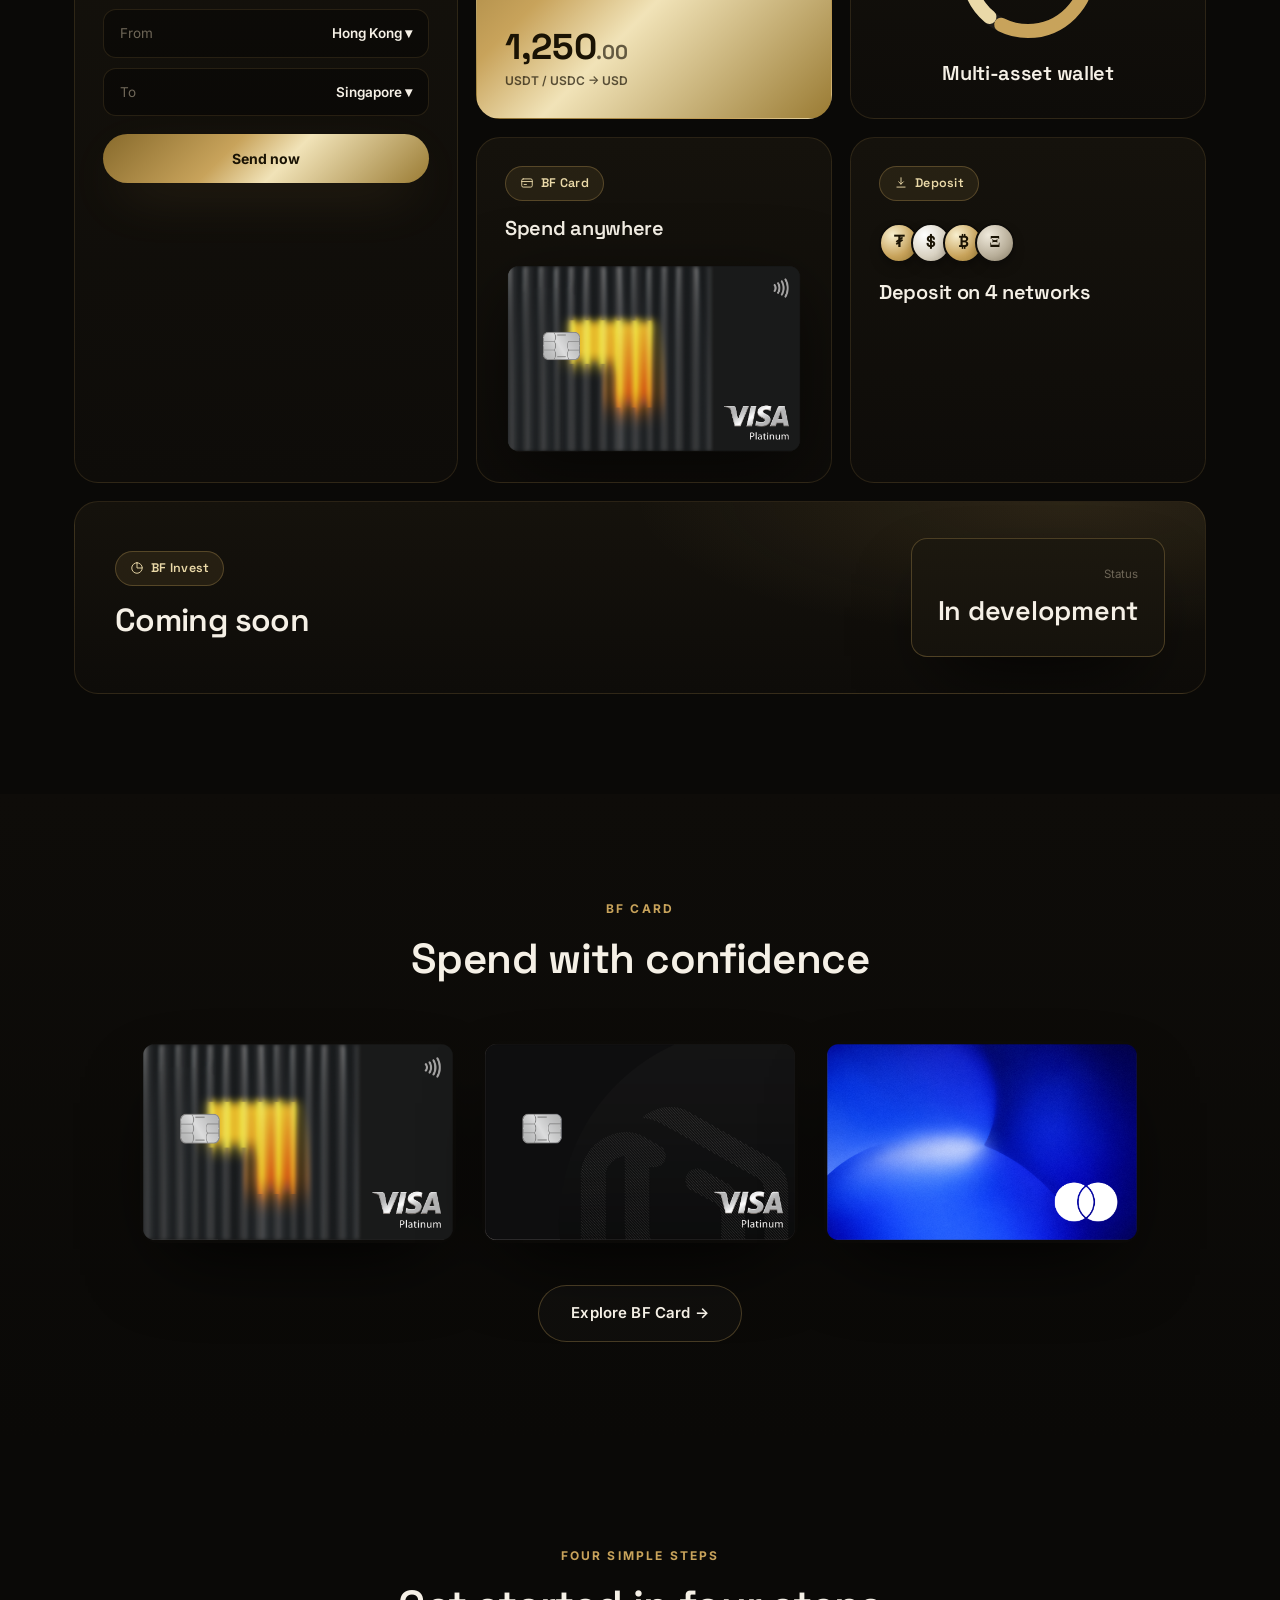
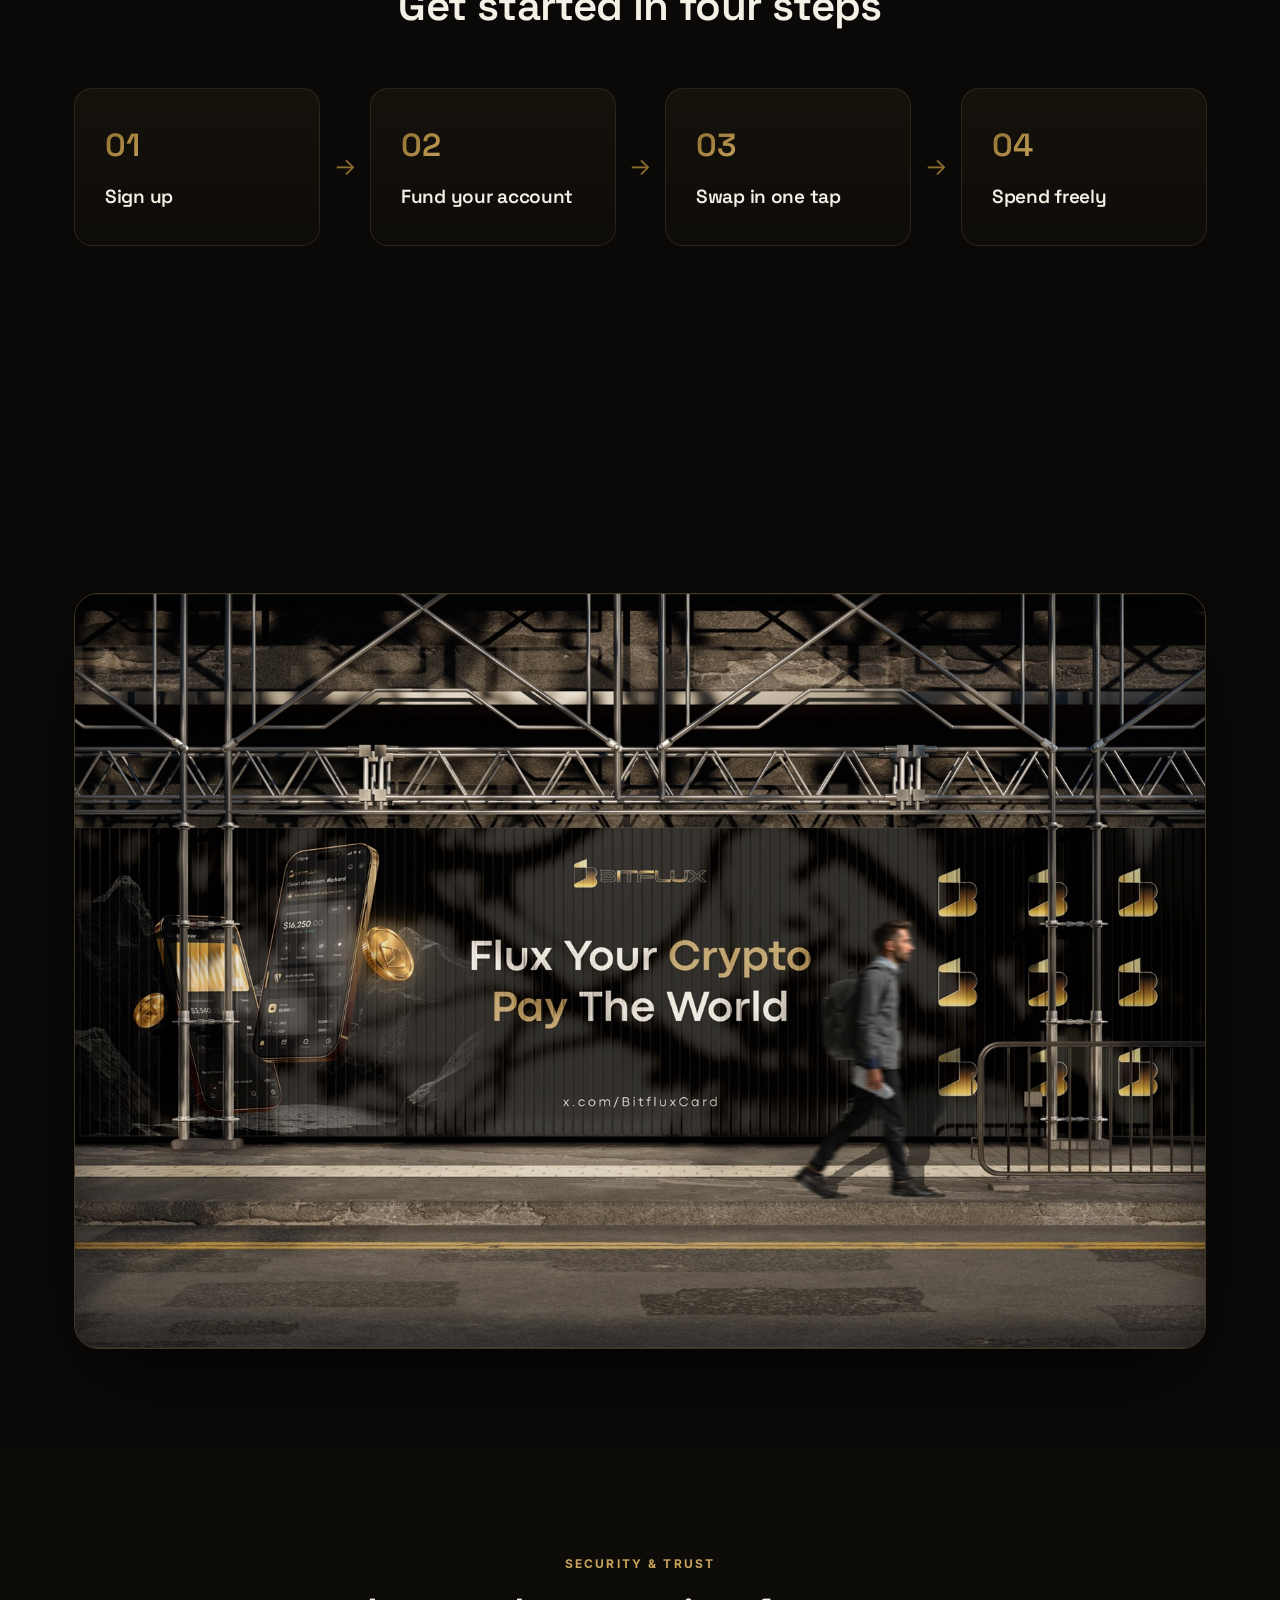
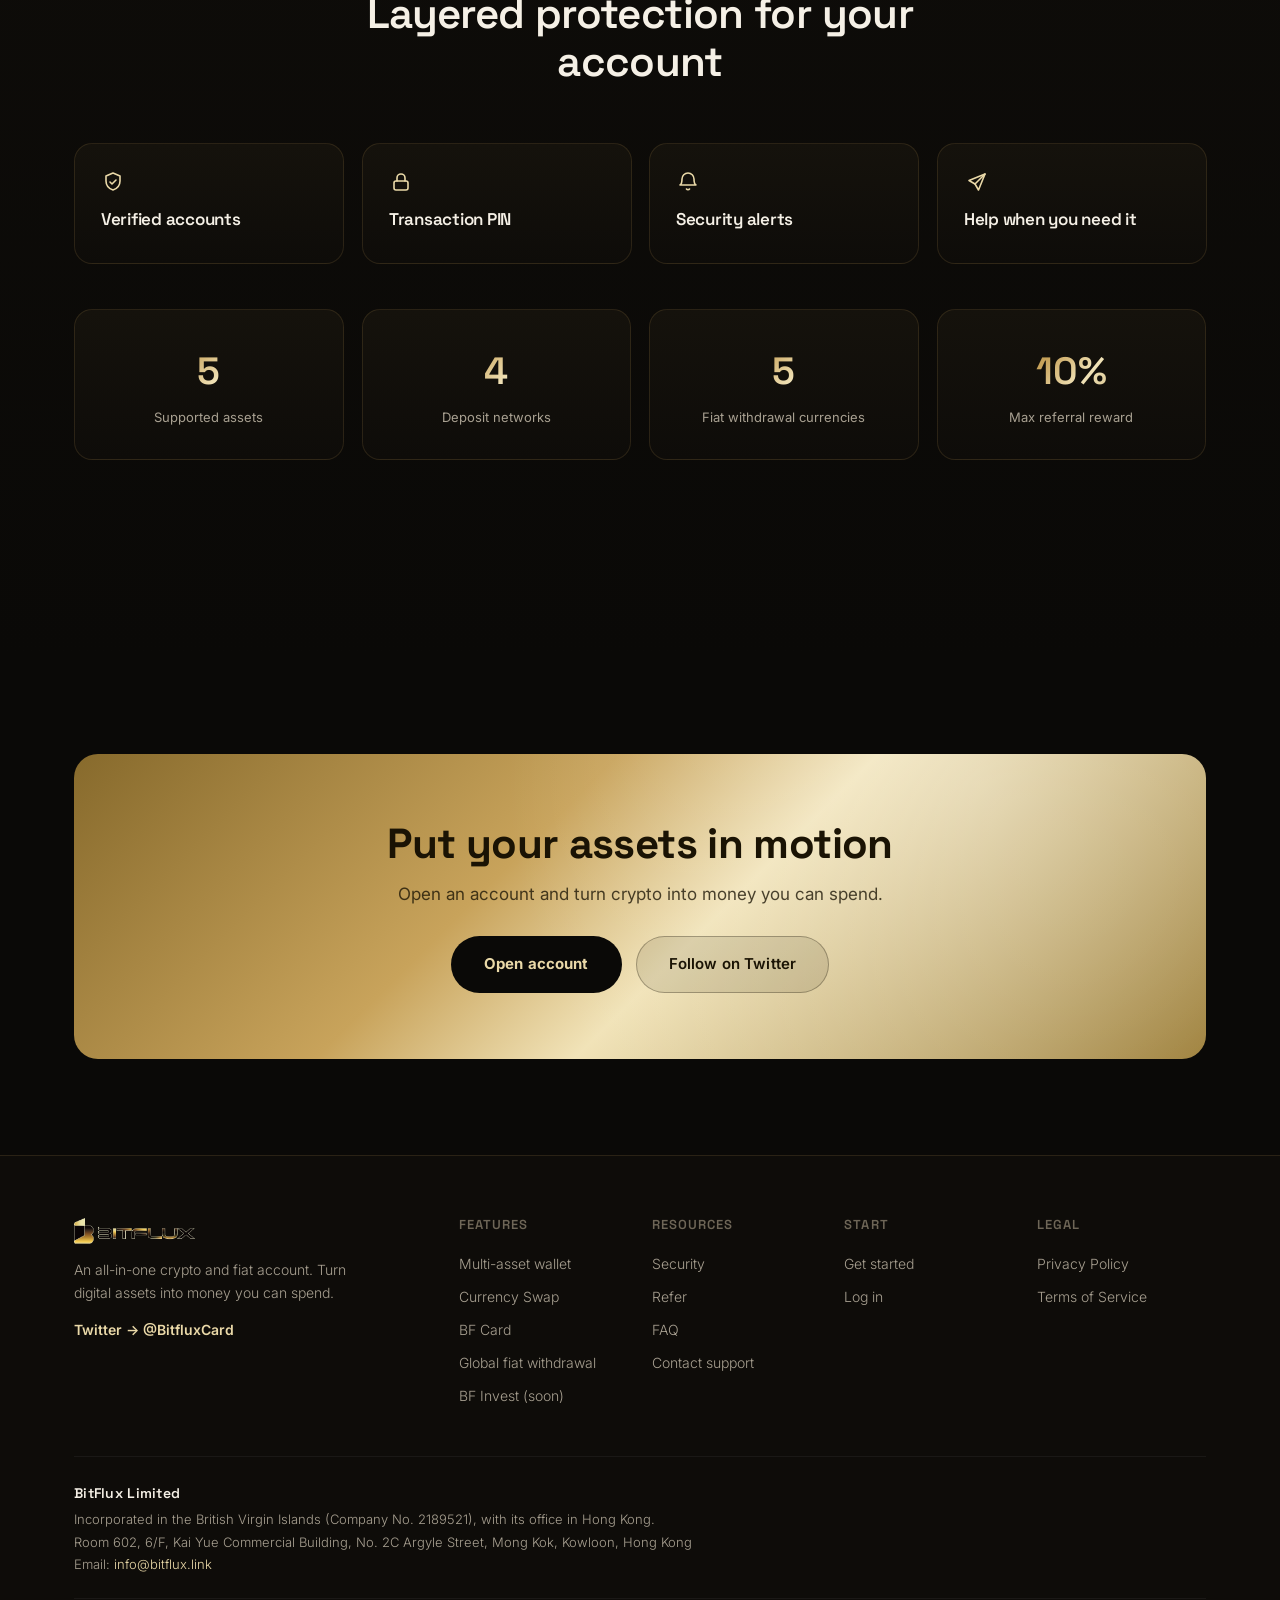
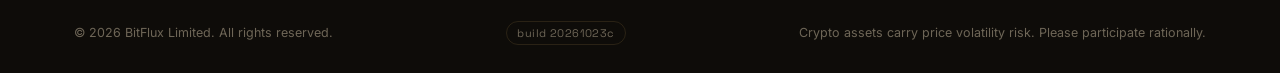
==== commit e5139d9f: "Fix stray "\n" text on features page; drop gray description lines - features.html: a bad replacement" ====
--- a/index.html
+++ b/index.html
@@ -26,7 +26,7 @@
   <link rel="preconnect" href="https://fonts.googleapis.com" />
   <link rel="preconnect" href="https://fonts.gstatic.com" crossorigin />
   <link href="https://fonts.googleapis.com/css2?family=Inter:wght@300;400;500;600;700&family=Space+Grotesk:wght@500;600;700&family=Noto+Sans+SC:wght@300;400;500;700&display=swap" rel="stylesheet" />
-  <link rel="stylesheet" href="styles.css?v=20261023b" />
+  <link rel="stylesheet" href="styles.css?v=20261023c" />
 </head>
 <body class="page-home" data-i18n-title="title_home" data-i18n-desc="meta_home">
   <!-- ===== SVG icon sprite ===== -->
@@ -116,22 +116,18 @@
           <a class="hl reveal" href="features.html">
             <div class="hl-ico"><svg class="ico"><use href="#i-wallet"/></svg></div>
             <h3 data-i18n="hl1_t">Multi-asset wallet</h3>
-            <p data-i18n="hl1_d">USDT · USD · BTC · ETH · USDC</p>
           </a>
           <a class="hl reveal" href="features.html">
             <div class="hl-ico"><svg class="ico"><use href="#i-swap"/></svg></div>
             <h3 data-i18n="hl2_t">Currency swap</h3>
-            <p data-i18n="hl2_d">See the rate before you swap</p>
           </a>
           <a class="hl reveal" href="card.html">
             <div class="hl-ico"><svg class="ico"><use href="#i-card"/></svg></div>
             <h3 data-i18n="hl3_t">BF Card</h3>
-            <p data-i18n="hl3_d">Virtual / physical</p>
           </a>
           <a class="hl reveal" href="features.html">
             <div class="hl-ico"><svg class="ico"><use href="#i-send"/></svg></div>
             <h3 data-i18n="hl4_t">Global withdrawal</h3>
-            <p data-i18n="hl4_d">USD · SGD · HKD · GBP · EUR</p>
           </a>
         </div>
       </div>
@@ -143,14 +139,12 @@
         <div class="section-head reveal">
           <span class="eyebrow" data-i18n="ps_eyebrow">Full product suite</span>
           <h2 class="section-title" data-i18n="ps_title">One account for every step of your money</h2>
-          <p class="section-lead" data-i18n="ps_lead">Deposit, swap, spend and send — all in one app.</p>
         </div>
         <div class="bento">
           <!-- BF Pay — send-money demo (tall) -->
           <div class="bx bx-pay reveal">
             <span class="bx-pill"><svg class="ico"><use href="#i-send"/></svg>BF Pay</span>
             <h3 data-i18n="bxp_t">Send to bank accounts worldwide</h3>
-            <p class="bx-sub" data-i18n="bxp_s">USD · SGD · HKD · GBP · EUR</p>
             <div class="bx-amt" aria-hidden="true">$1,000<small>.00 USD</small></div>
             <div class="bx-form" aria-hidden="true">
               <div class="bx-field"><span data-i18n="bxp_from">From</span><b><i data-i18n="bxp_from_v">Hong Kong</i> ▾</b></div>
@@ -162,7 +156,6 @@
           <div class="bx bx-swap reveal">
             <span class="bx-pill"><svg class="ico"><use href="#i-swap"/></svg>BF Swap</span>
             <h3 data-i18n="bxs_t">Crypto ⇄ Fiat</h3>
-            <p class="bx-sub" data-i18n="bxs_s">See the rate before you swap</p>
             <div class="bx-big" aria-hidden="true">1,250<small>.00</small></div>
             <div class="bx-cap" data-i18n="bxs_cap">USDT / USDC → USD</div>
           </div>
@@ -179,13 +172,11 @@
               <div class="donut-center"><b>5</b><span data-i18n="bxw_c">assets</span></div>
             </div>
             <h3 data-i18n="bxw_t">Multi-asset wallet</h3>
-            <p class="bx-sub" data-i18n="bxw_s">USDT · USD · BTC · ETH · USDC</p>
           </div>
           <!-- BF Card — real-looking mini card -->
           <div class="bx bx-card reveal">
             <span class="bx-pill"><svg class="ico"><use href="#i-card"/></svg>BF Card</span>
             <h3 data-i18n="bxc_t">Spend anywhere</h3>
-            <p class="bx-sub" data-i18n="bxc_q">Pay online and in stores on the Visa network.</p>
             <img class="bx-cardimg" src="assets/cards/card-gold.png" alt="BITFLUX BF Card" loading="lazy" />
           </div>
           <!-- Deposit — 4 networks (verified in app, see 测试报告-20260628) -->
@@ -195,14 +186,12 @@
               <span class="coin-chip">₮</span><span class="coin-chip">$</span><span class="coin-chip">₿</span><span class="coin-chip">Ξ</span>
             </div>
             <h3 data-i18n="bxd_t">Deposit on 4 networks</h3>
-            <p class="bx-sub">ERC20 · BEP20 · TRC20 · Polygon</p>
           </div>
           <!-- BF Invest — wide statement band -->
           <div class="bx bx-invest reveal">
             <div class="bxi-copy">
               <span class="bx-pill"><svg class="ico"><use href="#i-invest"/></svg>BF Invest</span>
               <h3 data-i18n="bxi_t">Coming soon</h3>
-              <p class="bx-sub" data-i18n="bxi_s">BF Invest is not live yet. Follow us on Twitter for updates.</p>
             </div>
             <div class="bxi-stat">
               <span data-i18n="bxi_stat_l">Status</span>
@@ -210,7 +199,6 @@
             </div>
           </div>
         </div>
-        <p class="suite-note reveal" data-i18n="ps_note">* Features roll out in phases; availability is as shown in the app. On-page figures are UI examples.</p>
       </div>
     </section>
 
@@ -220,7 +208,6 @@
         <div class="section-head reveal">
           <span class="eyebrow" data-i18n="card_eyebrow">BF Card</span>
           <h2 class="section-title" data-i18n="card_title">Spend with confidence</h2>
-          <p class="section-lead" data-i18n="card_lead">Turn your balance into spending power, with virtual and physical cards.</p>
         </div>
         <div class="card-show reveal">
           <div class="card-show-item"><img src="assets/cards/card-gold.png" alt="BITFLUX Golden Card" loading="lazy" /></div>
@@ -244,25 +231,21 @@
           <div class="step reveal">
             <div class="step-num">01</div>
             <h3 data-i18n="hw1_t">Sign up</h3>
-            <p data-i18n="hw1_d">Sign up with your phone or email, then verify your identity.</p>
           </div>
           <div class="step-arrow" aria-hidden="true">→</div>
           <div class="step reveal">
             <div class="step-num">02</div>
             <h3 data-i18n="hw2_t">Fund your account</h3>
-            <p data-i18n="hw2_d">Deposit crypto on ERC20, BEP20, TRC20 or Polygon.</p>
           </div>
           <div class="step-arrow" aria-hidden="true">→</div>
           <div class="step reveal">
             <div class="step-num">03</div>
             <h3 data-i18n="hw3_t">Swap in one tap</h3>
-            <p data-i18n="hw3_d">Swap crypto to USD. You see the rate before you confirm.</p>
           </div>
           <div class="step-arrow" aria-hidden="true">→</div>
           <div class="step reveal">
             <div class="step-num">04</div>
             <h3 data-i18n="hw4_t">Spend freely</h3>
-            <p data-i18n="hw4_d">Spend with the BF Card, or withdraw to a bank account.</p>
           </div>
         </div>
       </div>
@@ -287,28 +270,23 @@
         <div class="section-head reveal">
           <span class="eyebrow" data-i18n="tr_eyebrow">Security &amp; trust</span>
           <h2 class="section-title" data-i18n="tr_title">Layered protection for your account</h2>
-          <p class="section-lead" data-i18n="tr_lead">Identity checks, a transaction PIN and security alerts help keep your account safe.</p>
         </div>
         <div class="why-grid">
           <div class="why-card reveal">
             <div class="why-ico"><svg class="ico"><use href="#i-shield"/></svg></div>
             <h3 data-i18n="tr1_t">Verified accounts</h3>
-            <p data-i18n="tr1_d">Three KYC tiers, with clear limits at each tier.</p>
           </div>
           <div class="why-card reveal">
             <div class="why-ico"><svg class="ico"><use href="#i-lock"/></svg></div>
             <h3 data-i18n="tr2_t">Transaction PIN</h3>
-            <p data-i18n="tr2_d">A 6-digit PIN protects key actions like withdrawals.</p>
           </div>
           <div class="why-card reveal">
             <div class="why-ico"><svg class="ico"><use href="#i-bell"/></svg></div>
             <h3 data-i18n="tr3_t">Security alerts</h3>
-            <p data-i18n="tr3_d">Get alerts for new-device logins and account activity.</p>
           </div>
           <div class="why-card reveal">
             <div class="why-ico"><svg class="ico"><use href="#i-send"/></svg></div>
             <h3 data-i18n="tr4_t">Help when you need it</h3>
-            <p data-i18n="tr4_d">Reach our team by email or on Twitter.</p>
           </div>
         </div>
         <div class="stat-band reveal" style="margin-top:44px">
@@ -383,12 +361,12 @@
       </div>
       <div class="footer-bottom">
         <span>© 2026 BitFlux Limited. All rights reserved.</span>
-        <span class="build-tag">build 20261023b</span>
+        <span class="build-tag">build 20261023c</span>
         <span data-i18n="foot_disclaimer">Crypto assets carry price volatility risk. Please participate rationally.</span>
       </div>
     </div>
   </footer>
 
-  <script src="app.js?v=20261023b"></script>
+  <script src="app.js?v=20261023c"></script>
 </body>
 </html>
--- a/styles.css
+++ b/styles.css
@@ -152,7 +152,6 @@
 .fcard .tags{margin-top:14px;display:flex;flex-wrap:wrap;gap:6px}
 .fcard .tags span{font-size:11px;color:var(--gold-2);background:rgba(200,163,91,.08);border:1px solid var(--line);padding:3px 9px;border-radius:999px;font-weight:500}
 
-.suite-note{text-align:center;font-size:12.5px;color:var(--txt-dim);margin-top:28px;font-weight:300}
 
 /* why / differentiator band */
 .why-grid{display:grid;grid-template-columns:repeat(4,1fr);gap:18px}
@@ -856,5 +855,3 @@
   .legal h2{font-size:18px;margin-top:38px}
   .legal-contact{padding:18px}
 }
-
-.feat-note{text-align:center;margin-top:48px;font-size:12.5px;color:var(--txt-dim)}
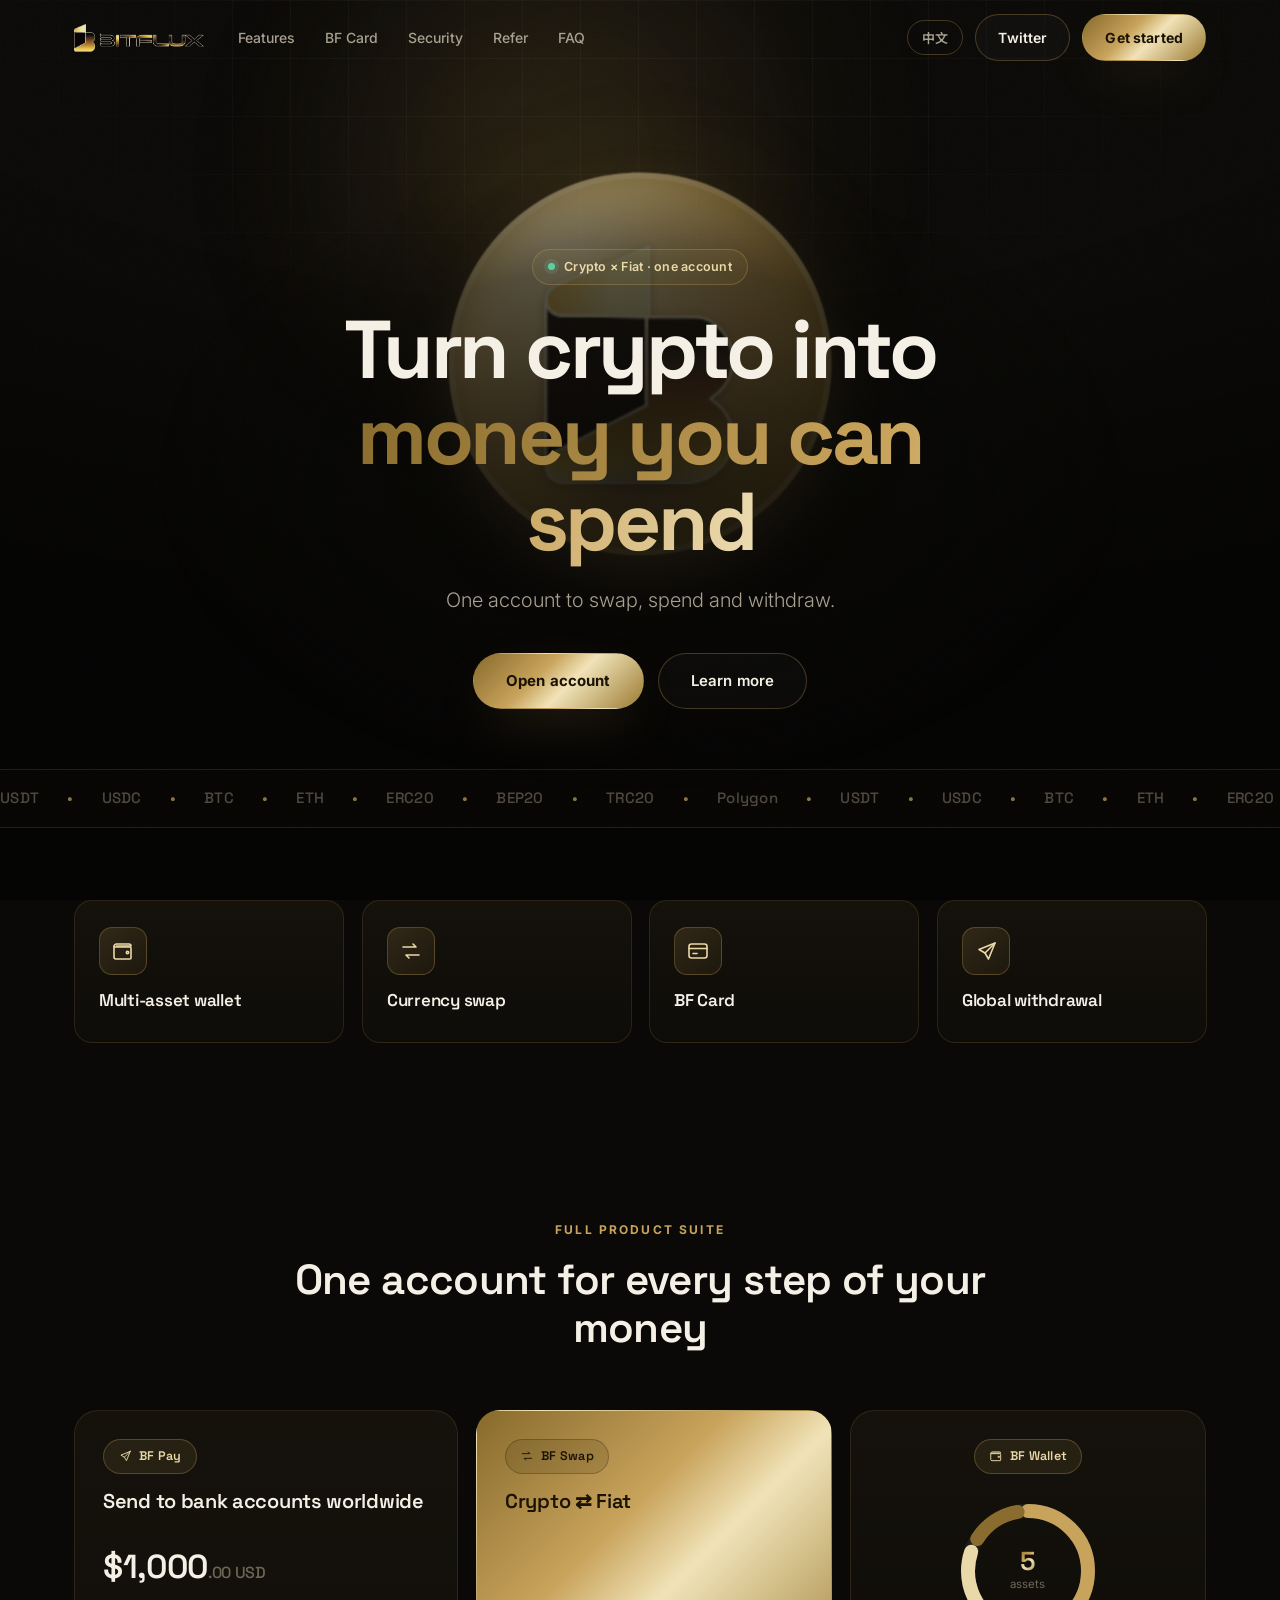
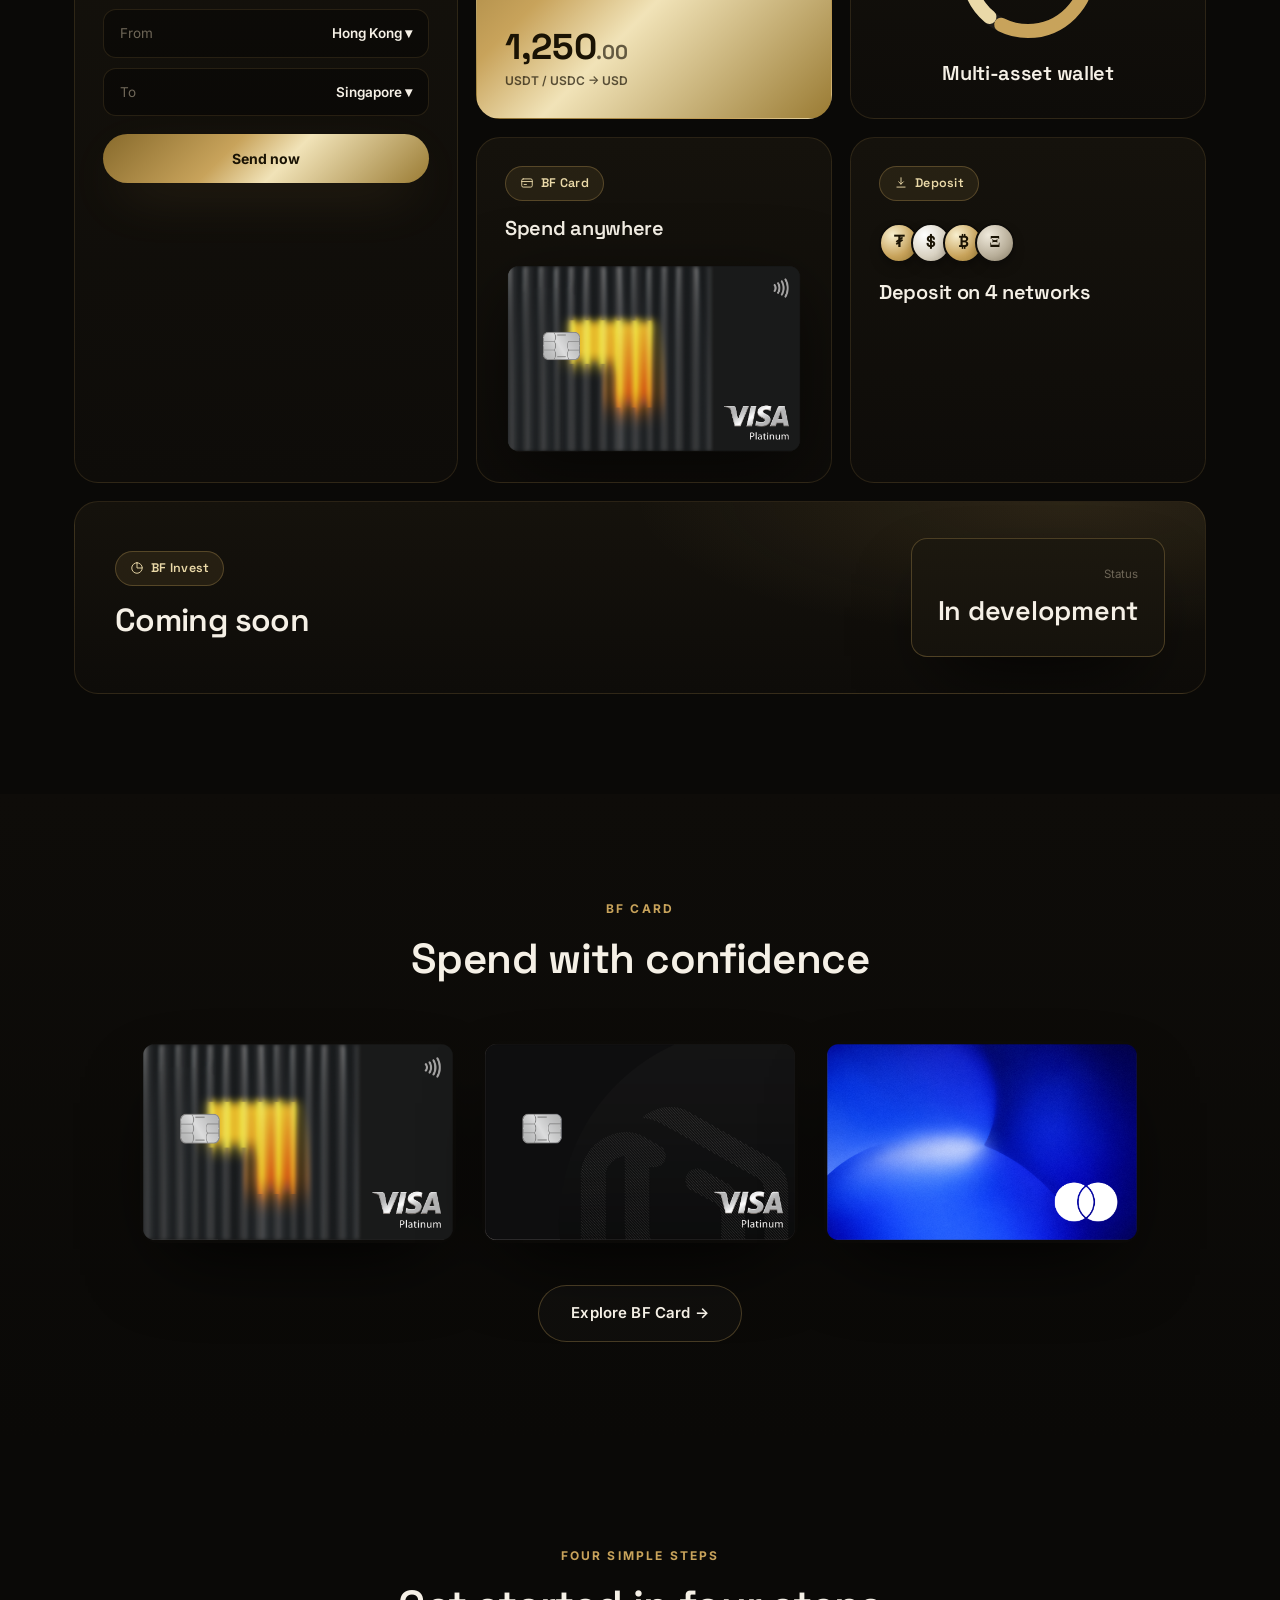
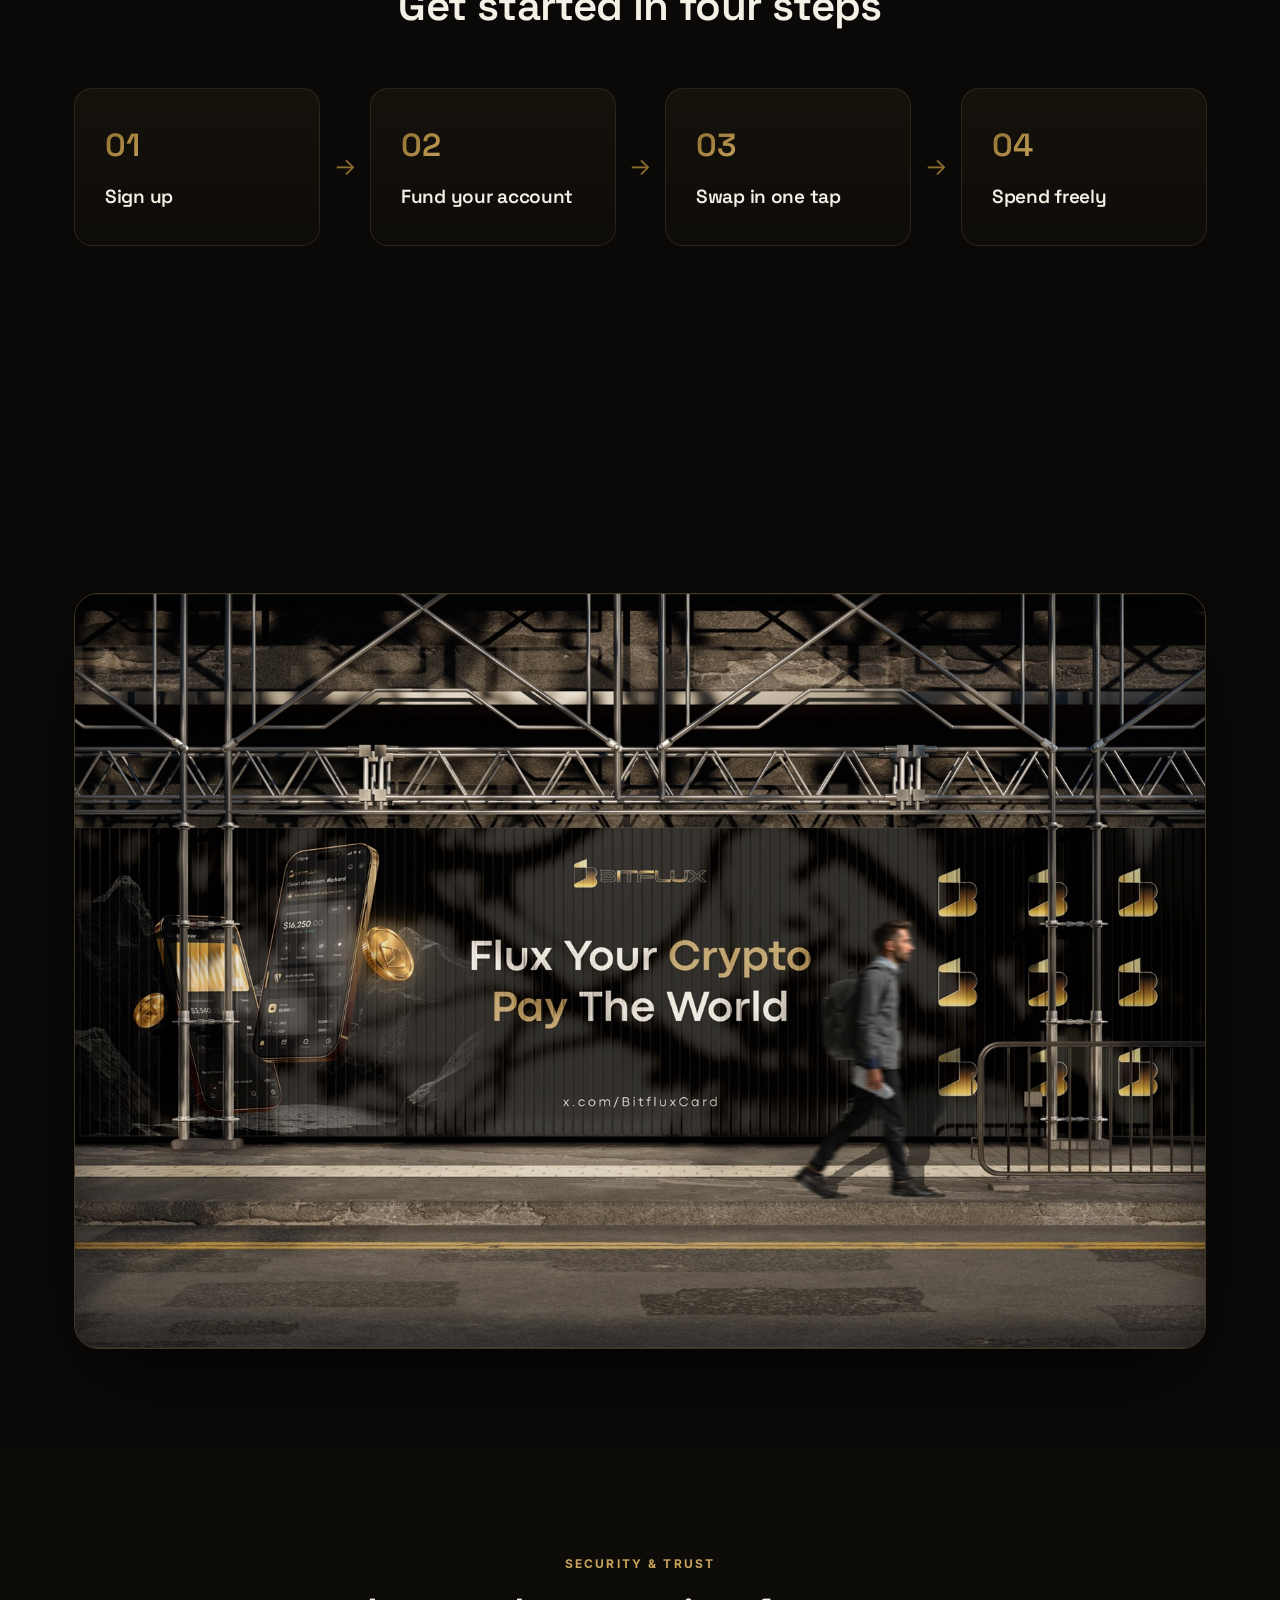
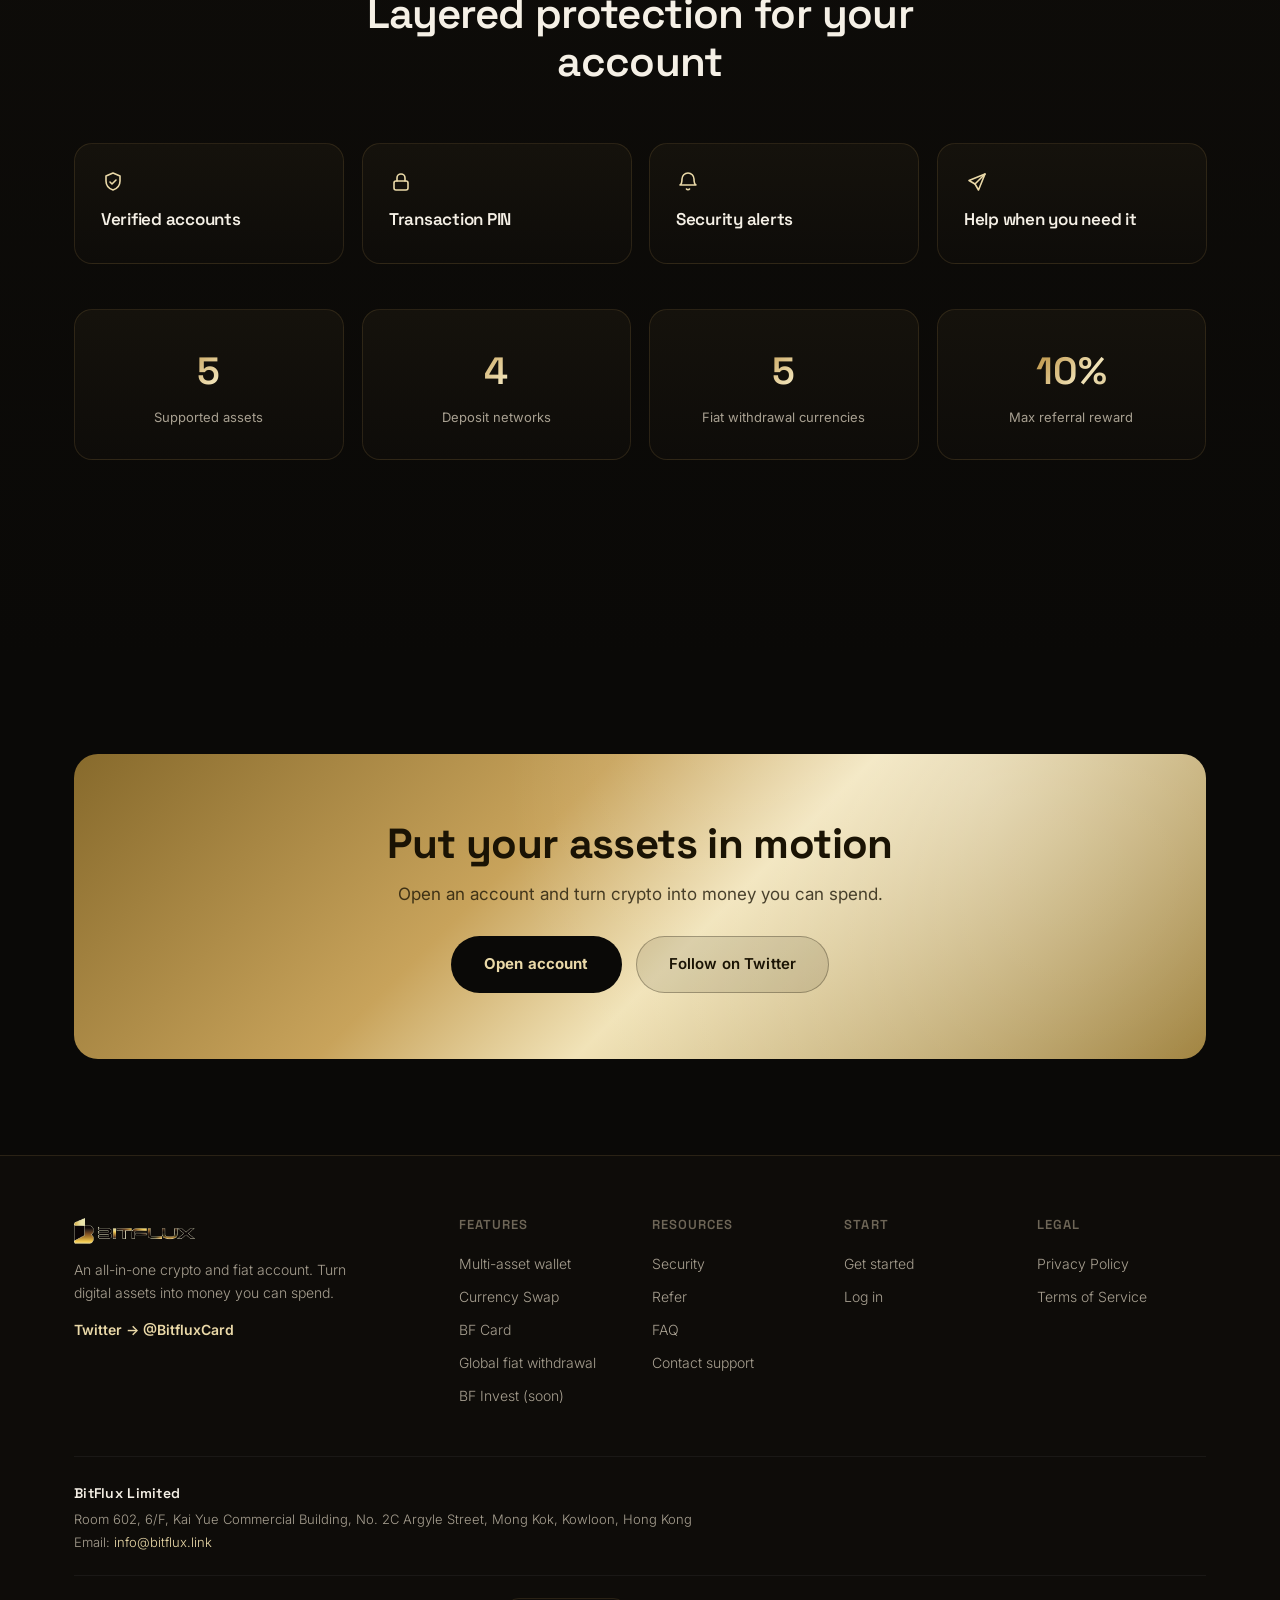
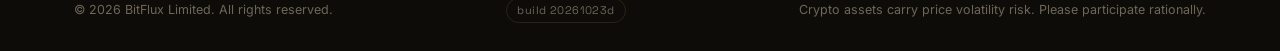
==== commit 1202ca75: "Drop BVI incorporation line from footer and legal pages Apple only matches the legal name and addres" ====
--- a/index.html
+++ b/index.html
@@ -26,7 +26,7 @@
   <link rel="preconnect" href="https://fonts.googleapis.com" />
   <link rel="preconnect" href="https://fonts.gstatic.com" crossorigin />
   <link href="https://fonts.googleapis.com/css2?family=Inter:wght@300;400;500;600;700&family=Space+Grotesk:wght@500;600;700&family=Noto+Sans+SC:wght@300;400;500;700&display=swap" rel="stylesheet" />
-  <link rel="stylesheet" href="styles.css?v=20261023c" />
+  <link rel="stylesheet" href="styles.css?v=20261023d" />
 </head>
 <body class="page-home" data-i18n-title="title_home" data-i18n-desc="meta_home">
   <!-- ===== SVG icon sprite ===== -->
@@ -355,18 +355,17 @@
       </div>
       <div class="footer-company">
         <p class="fc-name">BitFlux Limited</p>
-        <p data-i18n="foot_entity">Incorporated in the British Virgin Islands (Company No. 2189521), with its office in Hong Kong.</p>
         <address>Room 602, 6/F, Kai Yue Commercial Building, No. 2C Argyle Street, Mong Kok, Kowloon, Hong Kong</address>
         <p><span data-i18n="foot_email_l">Email: </span><a href="mailto:info@bitflux.link">info@bitflux.link</a></p>
       </div>
       <div class="footer-bottom">
         <span>© 2026 BitFlux Limited. All rights reserved.</span>
-        <span class="build-tag">build 20261023c</span>
+        <span class="build-tag">build 20261023d</span>
         <span data-i18n="foot_disclaimer">Crypto assets carry price volatility risk. Please participate rationally.</span>
       </div>
     </div>
   </footer>
 
-  <script src="app.js?v=20261023c"></script>
+  <script src="app.js?v=20261023d"></script>
 </body>
 </html>
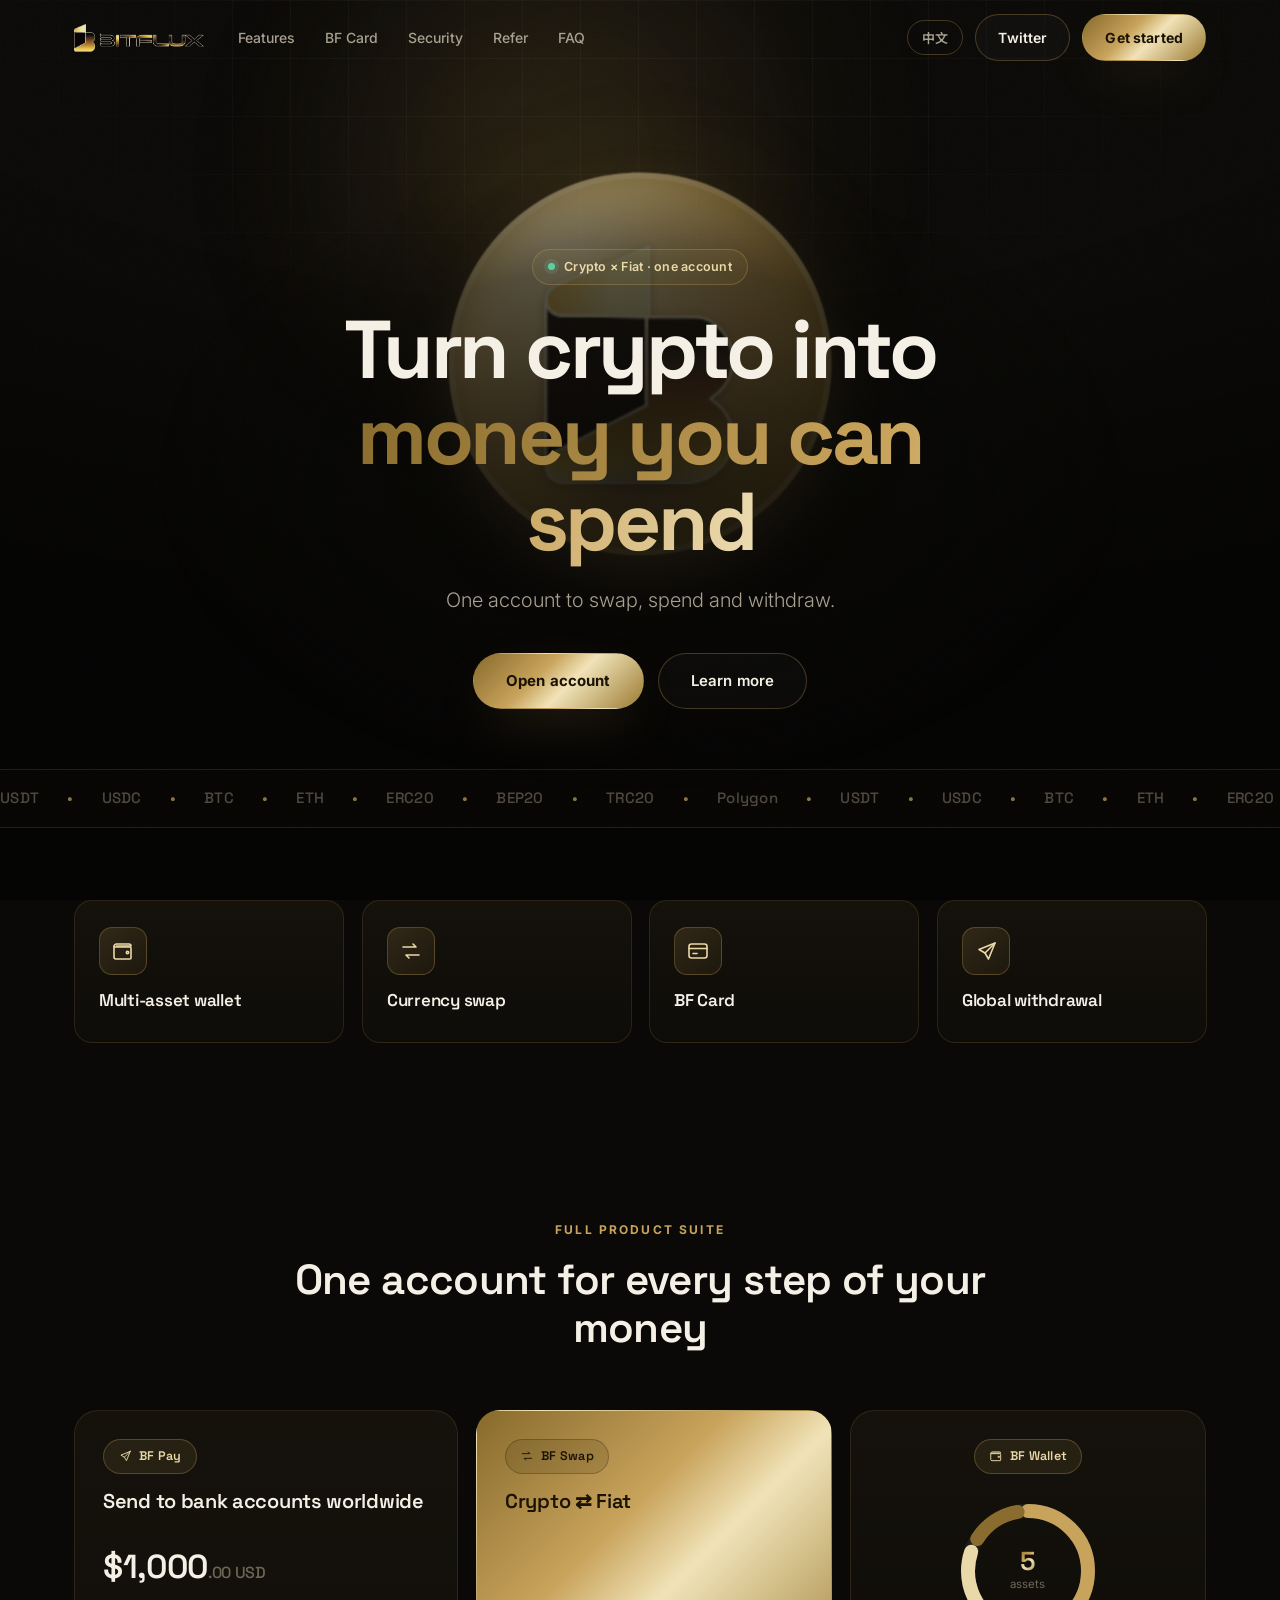
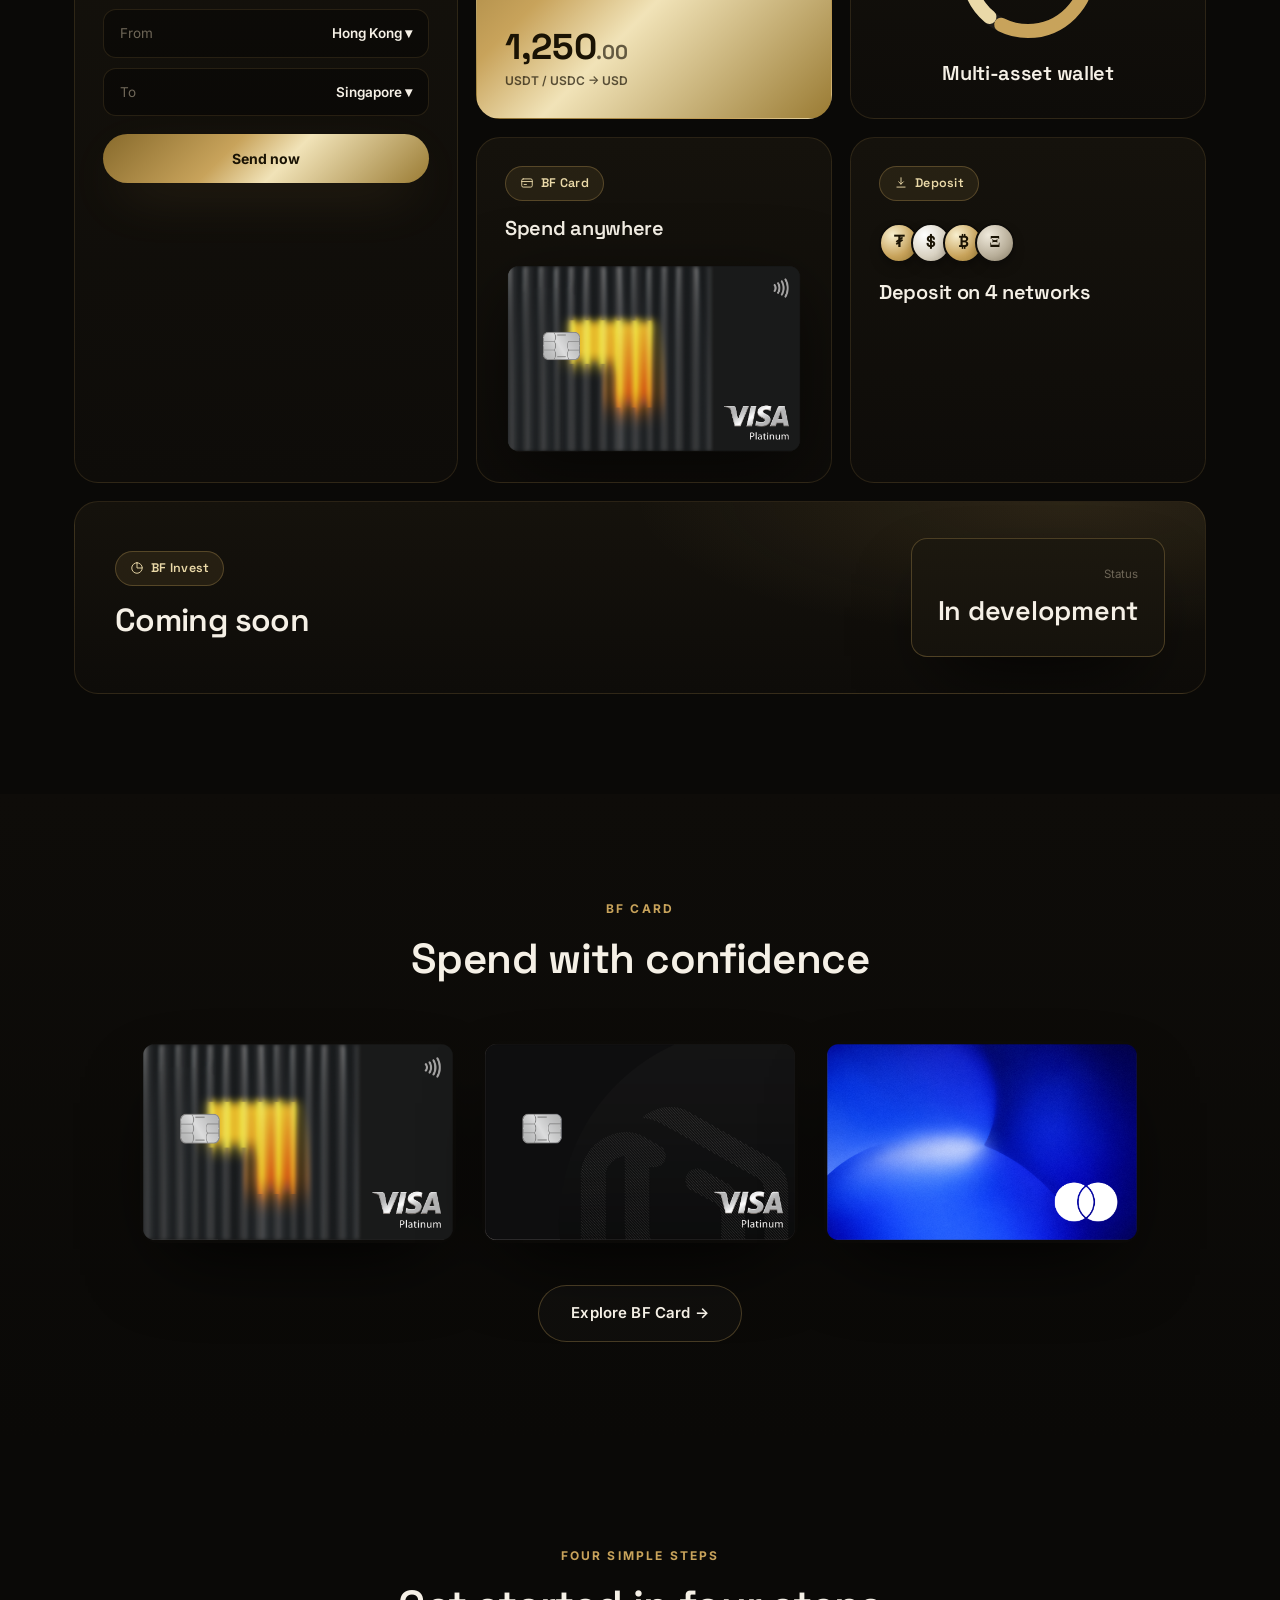
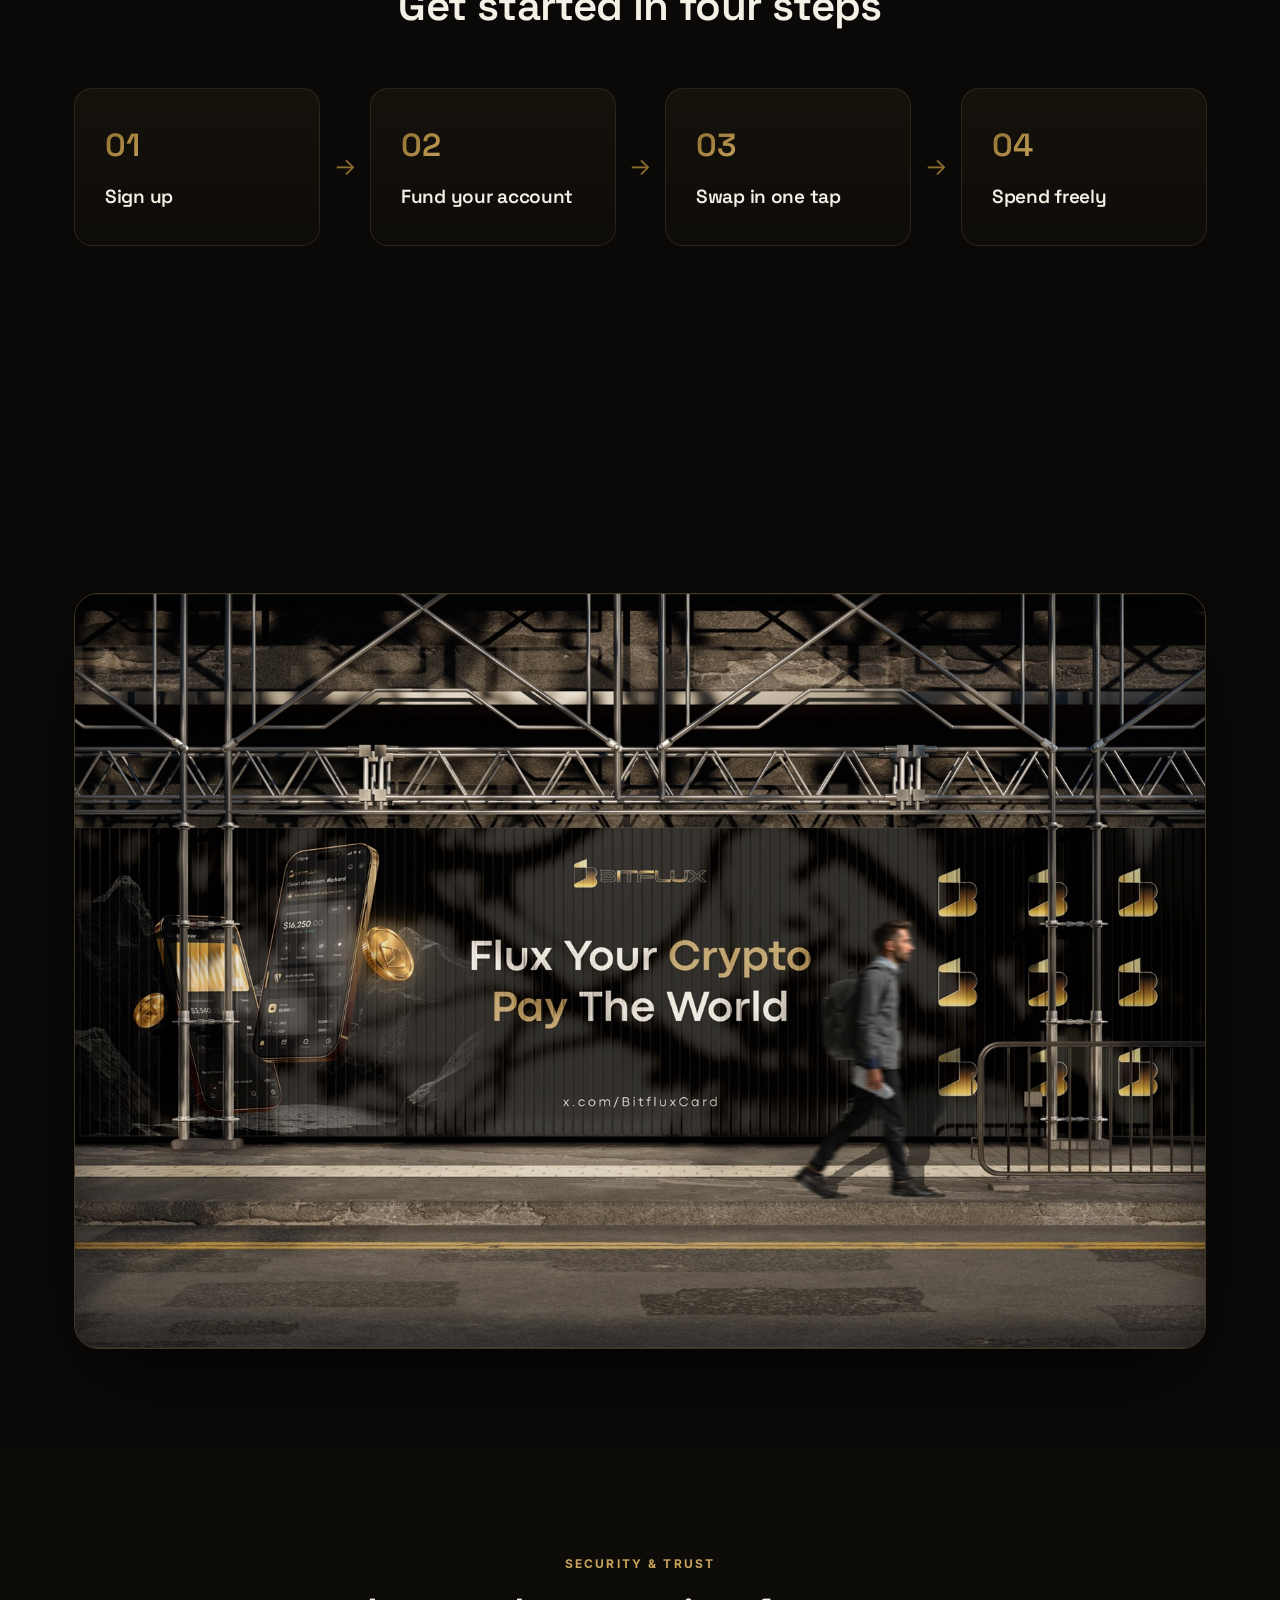
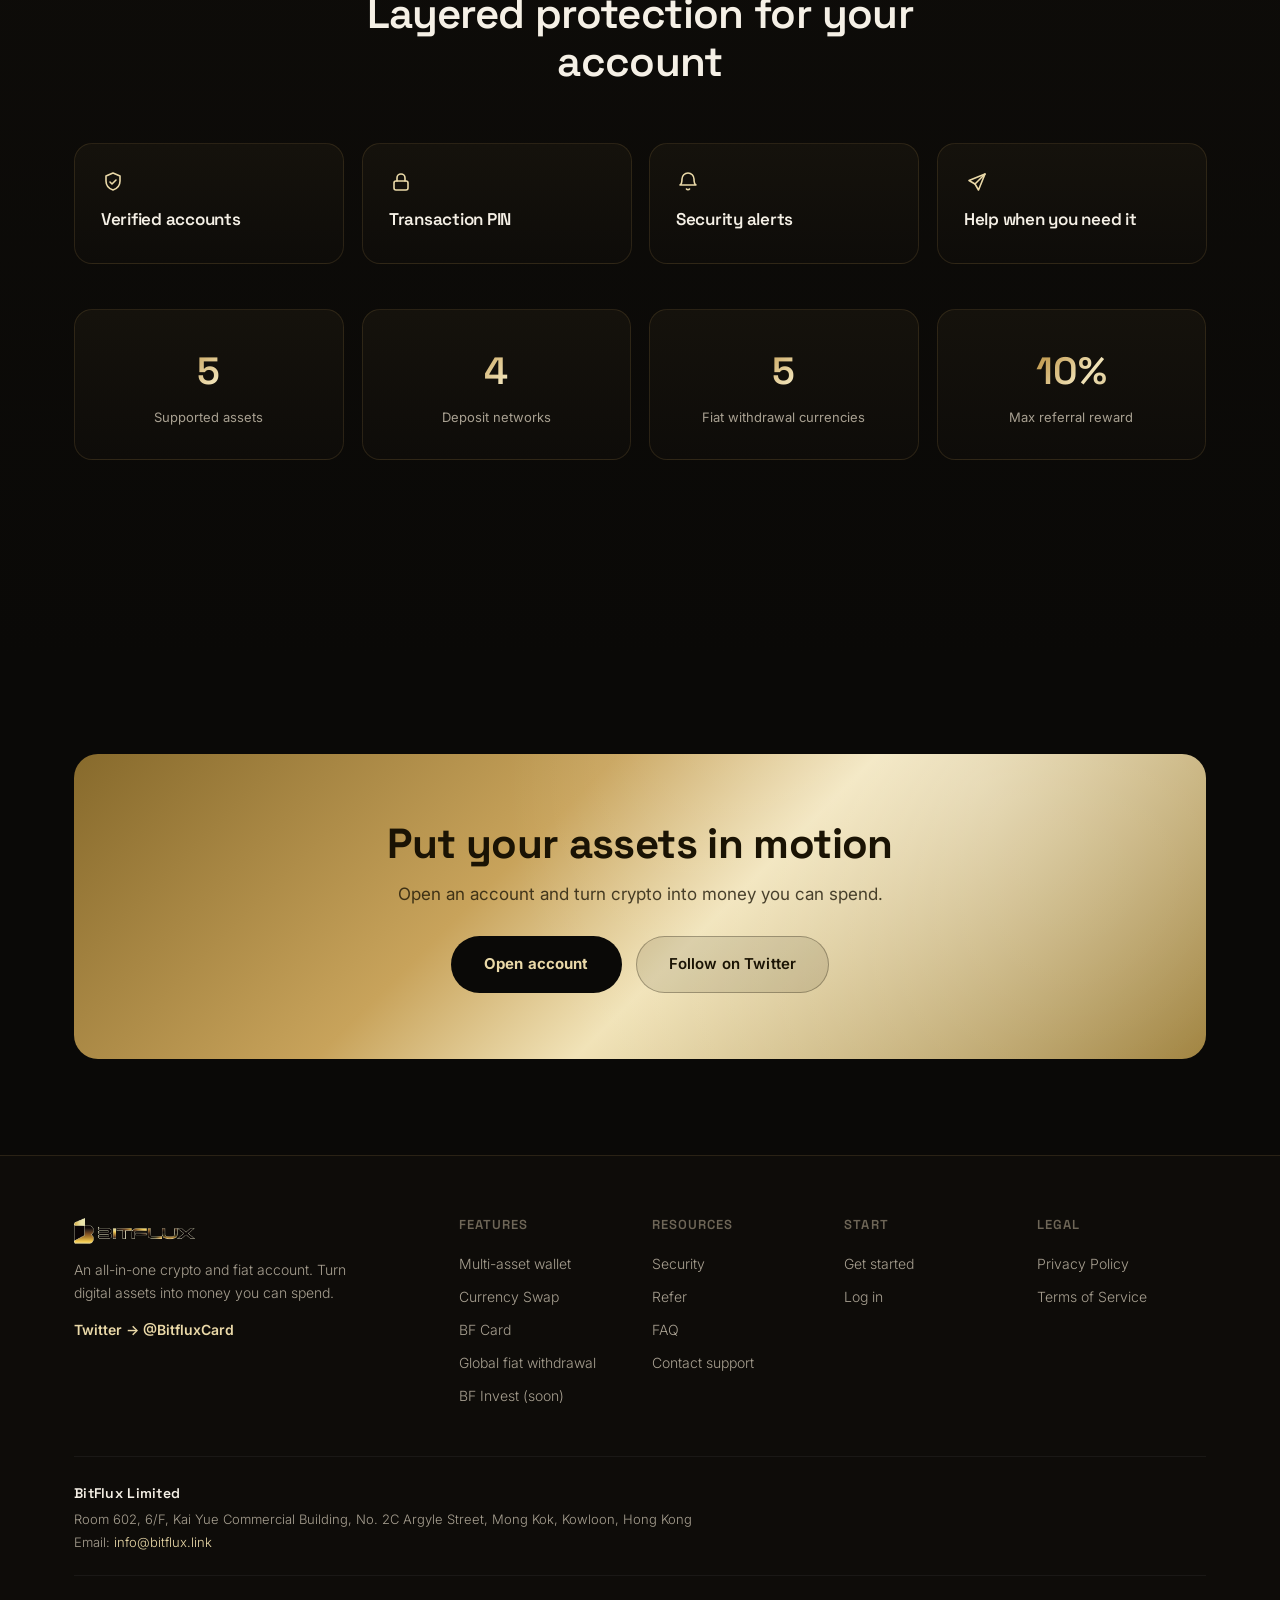
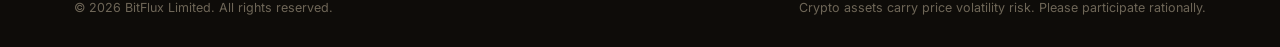
==== commit d6fd1e37: "Hide the build tag in the footer Keep the build id as an HTML comment for deploy checks. Build 20261" ====
--- a/index.html
+++ b/index.html
@@ -26,7 +26,7 @@
   <link rel="preconnect" href="https://fonts.googleapis.com" />
   <link rel="preconnect" href="https://fonts.gstatic.com" crossorigin />
   <link href="https://fonts.googleapis.com/css2?family=Inter:wght@300;400;500;600;700&family=Space+Grotesk:wght@500;600;700&family=Noto+Sans+SC:wght@300;400;500;700&display=swap" rel="stylesheet" />
-  <link rel="stylesheet" href="styles.css?v=20261023d" />
+  <link rel="stylesheet" href="styles.css?v=20261023e" />
 </head>
 <body class="page-home" data-i18n-title="title_home" data-i18n-desc="meta_home">
   <!-- ===== SVG icon sprite ===== -->
@@ -360,12 +360,12 @@
       </div>
       <div class="footer-bottom">
         <span>© 2026 BitFlux Limited. All rights reserved.</span>
-        <span class="build-tag">build 20261023d</span>
+        <!-- build 20261023e -->
         <span data-i18n="foot_disclaimer">Crypto assets carry price volatility risk. Please participate rationally.</span>
       </div>
     </div>
   </footer>
 
-  <script src="app.js?v=20261023d"></script>
+  <script src="app.js?v=20261023e"></script>
 </body>
 </html>
--- a/styles.css
+++ b/styles.css
@@ -829,8 +829,6 @@
   50%{opacity:.19;transform:scale(1.14)}
 }
 
-/* visible build tag in footer — check this to confirm you're on the latest version */
-.build-tag{font-family:'Space Grotesk';font-size:11px;color:var(--txt-dim);border:1px solid var(--line);border-radius:999px;padding:2px 10px;letter-spacing:.04em}
 
 /* ===================== LEGAL PAGES (privacy / terms) ===================== */
 /* both language versions live in the HTML; app.js sets <html lang>, CSS shows the matching one */
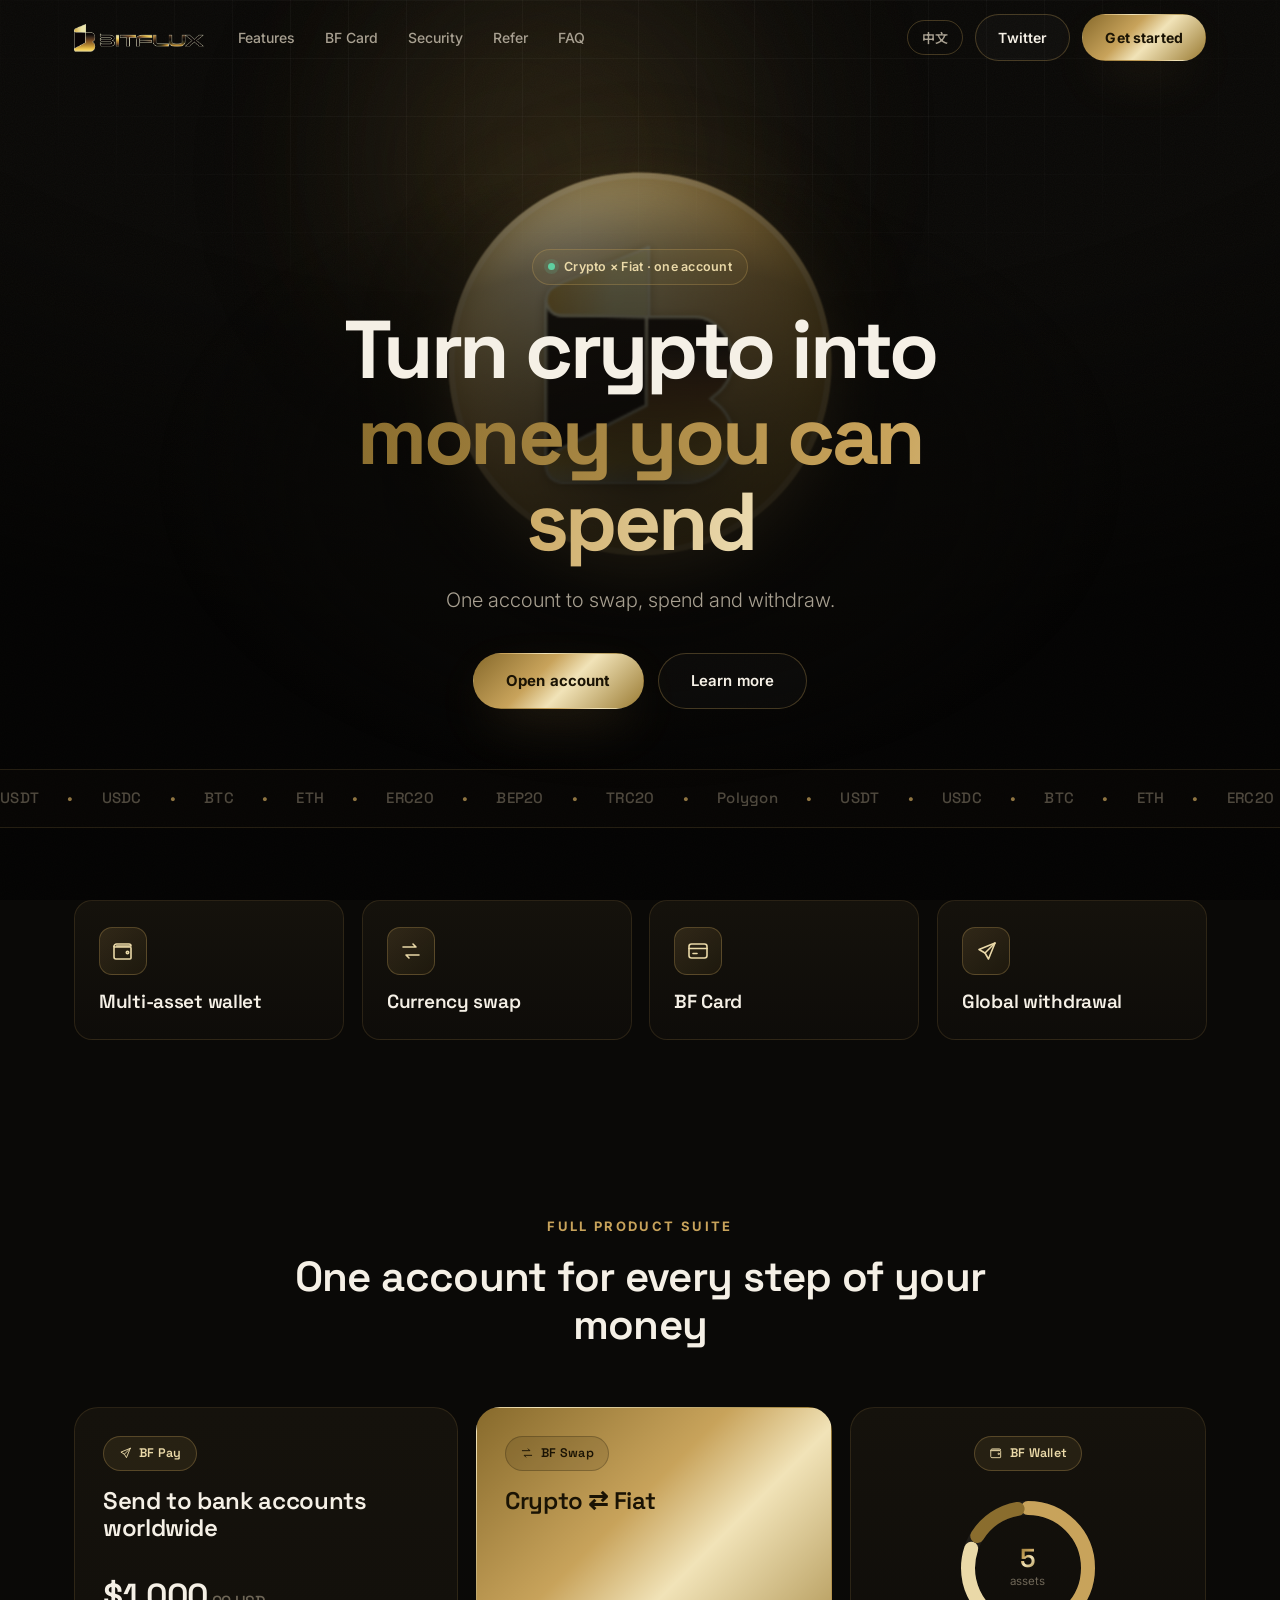
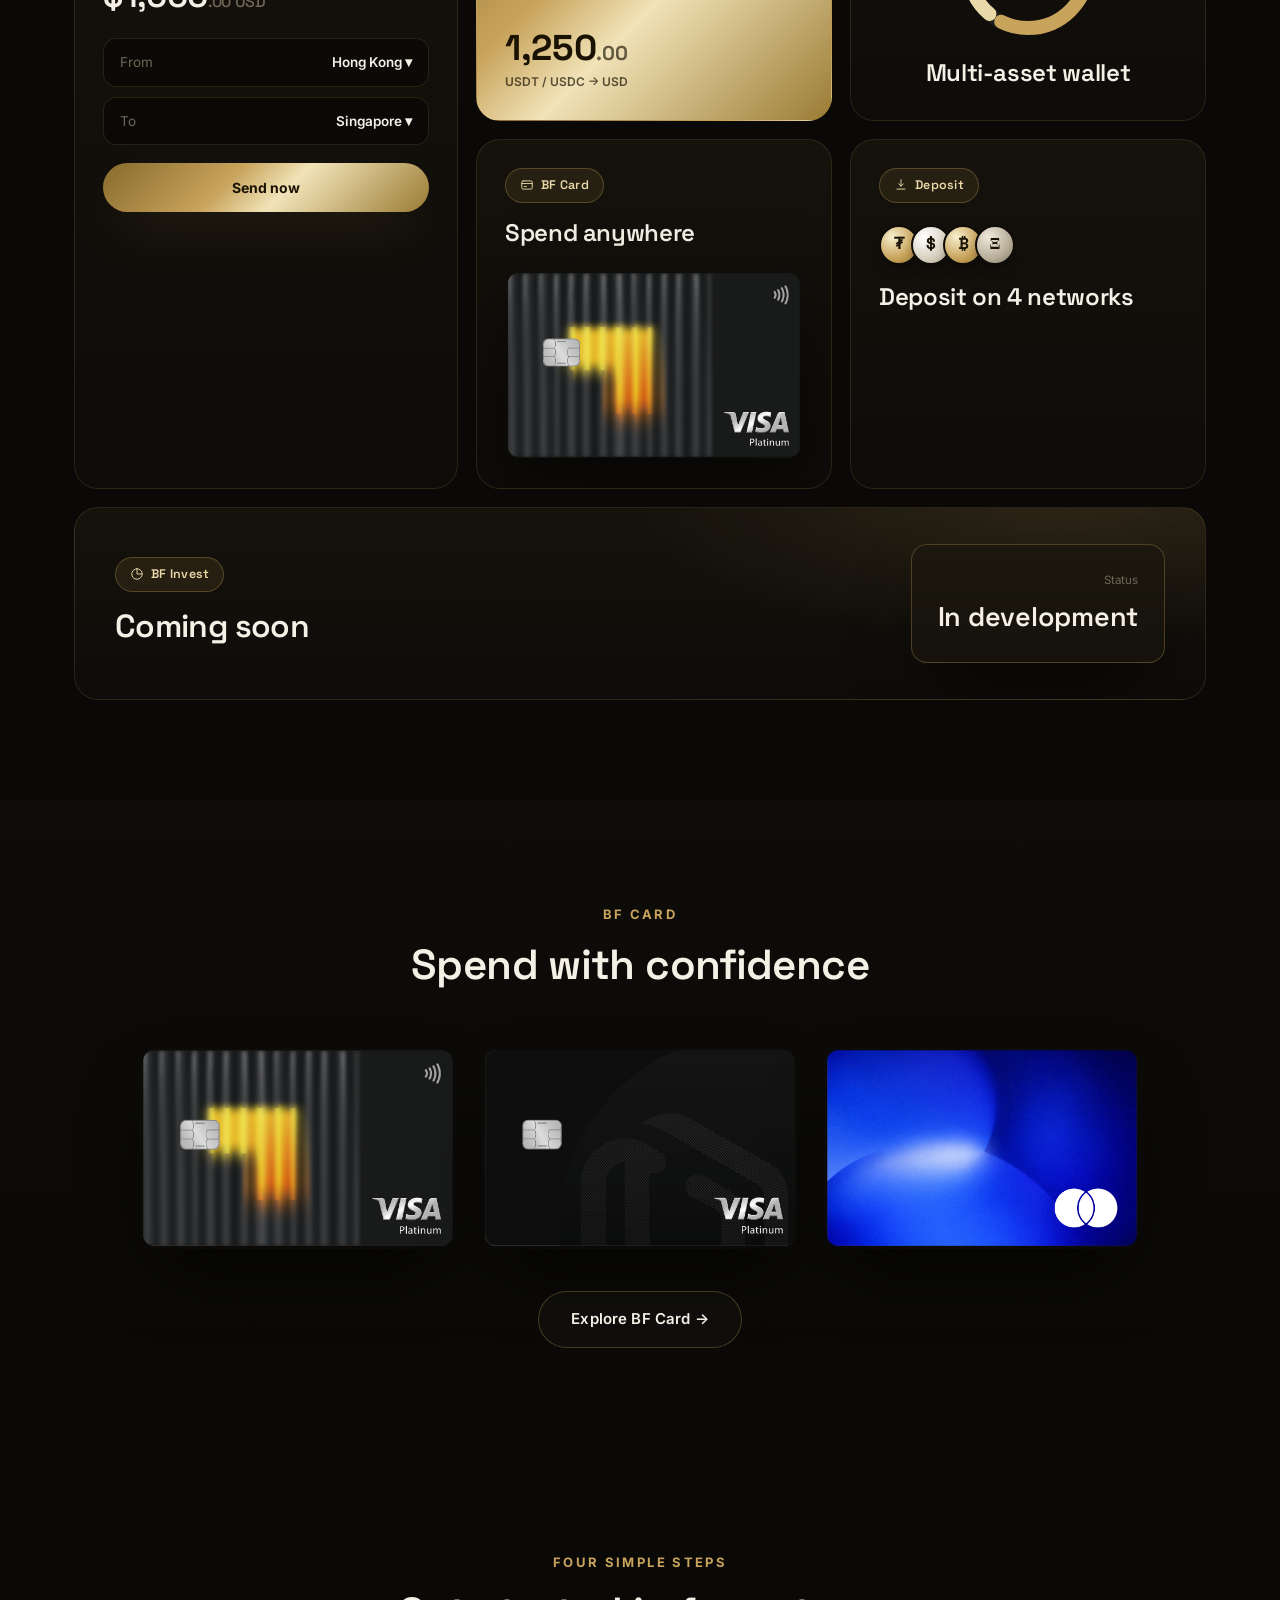
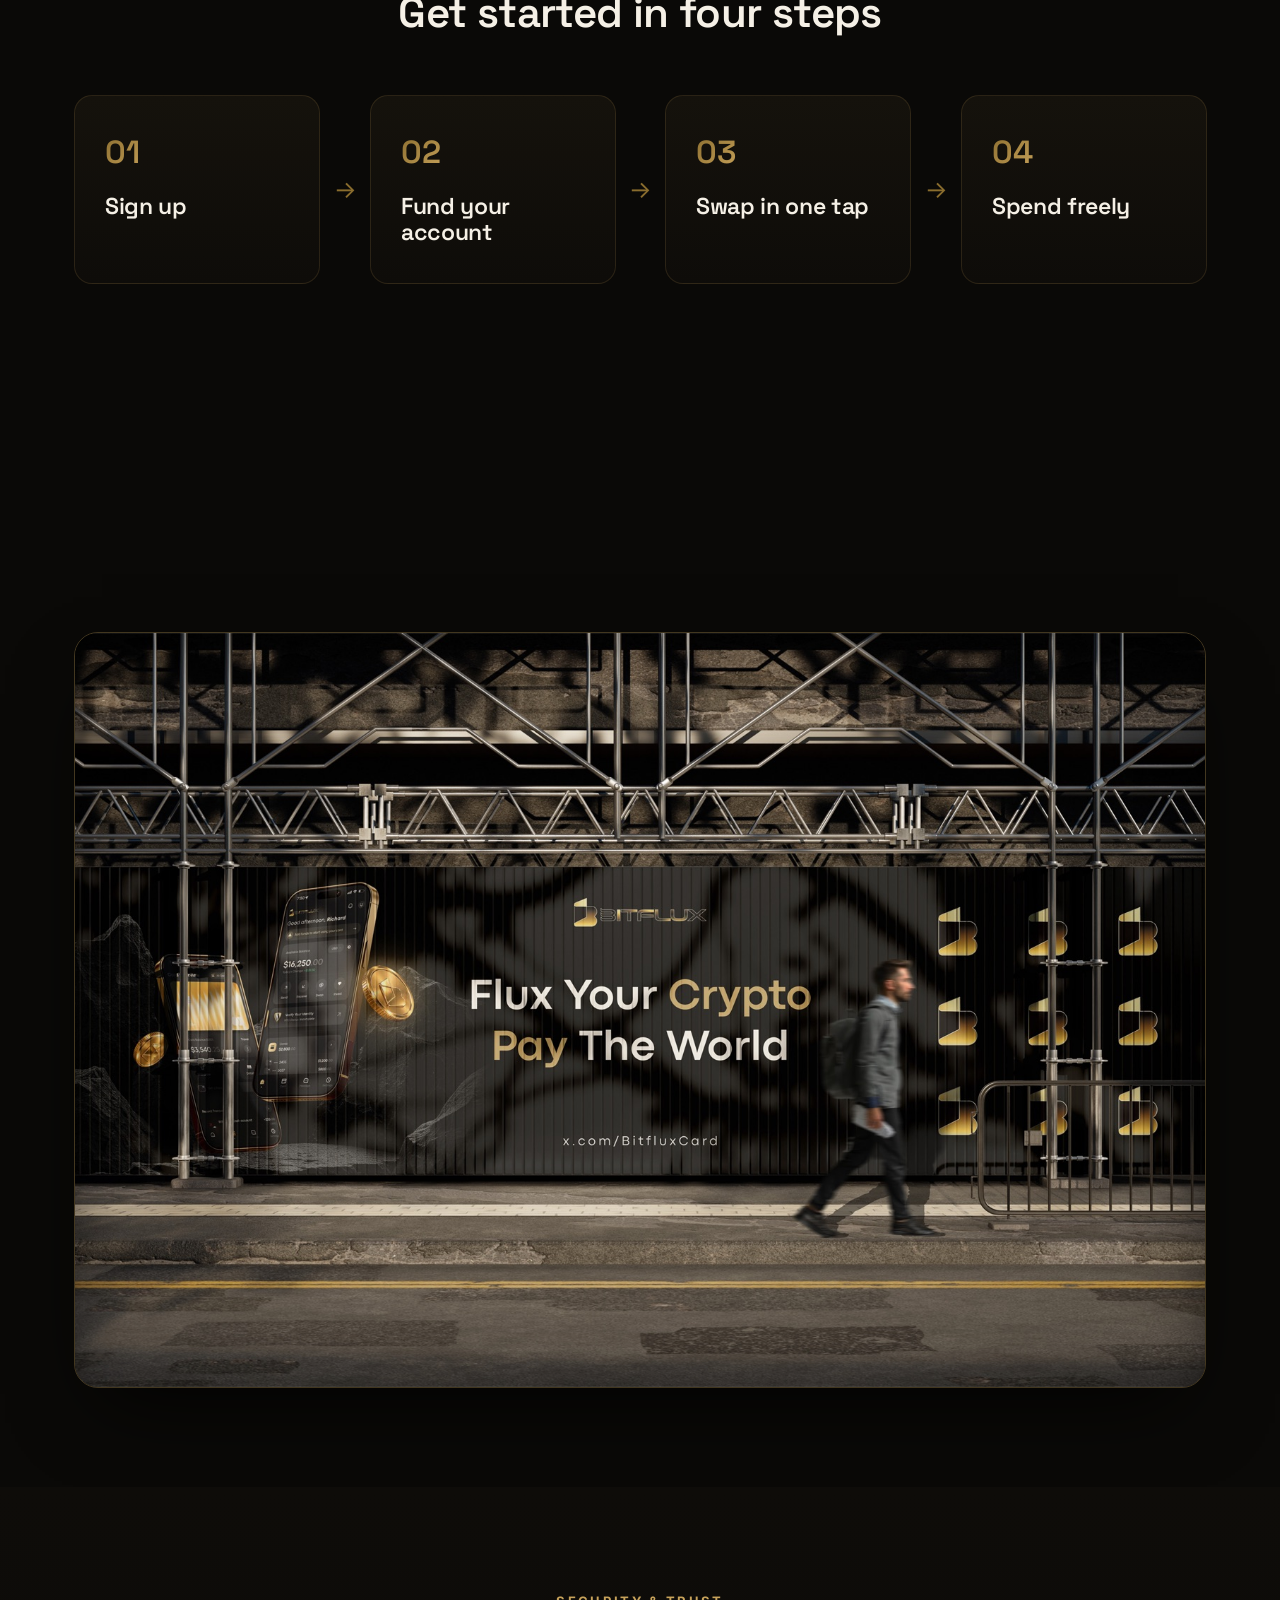
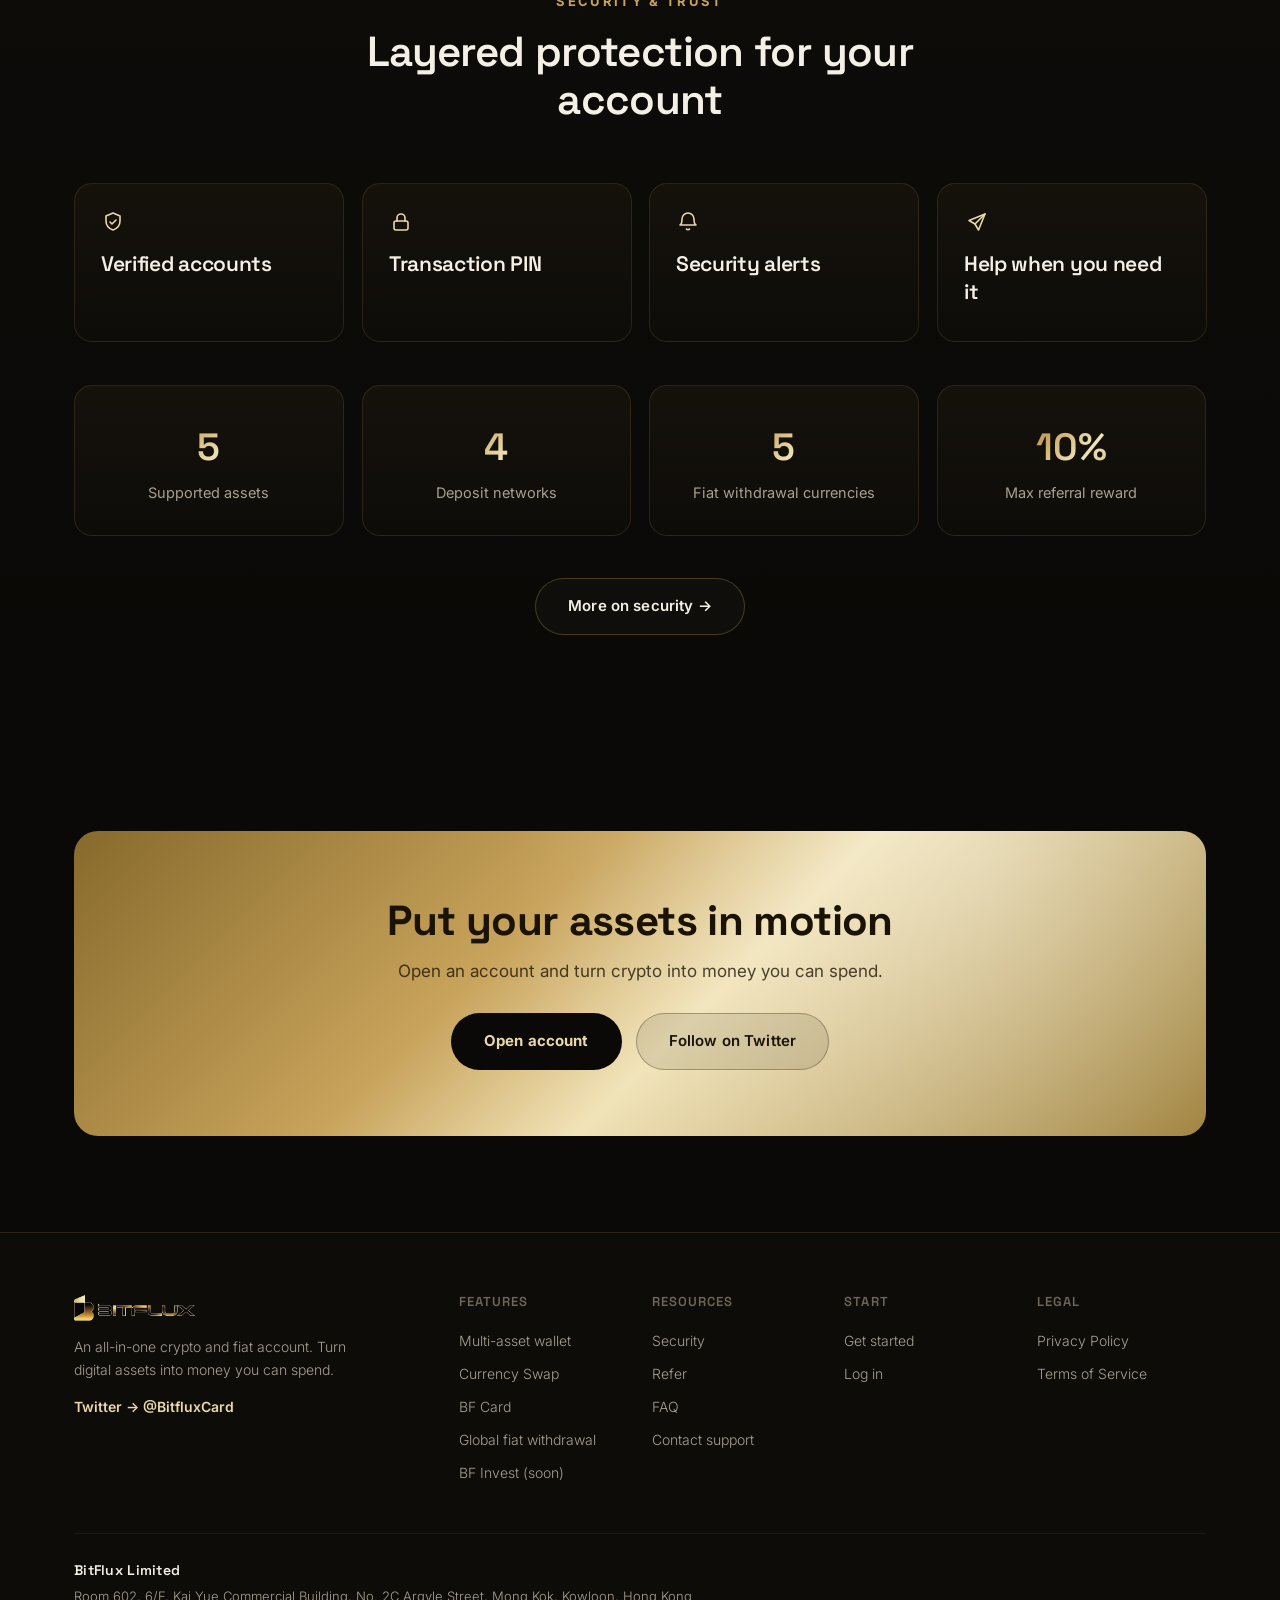
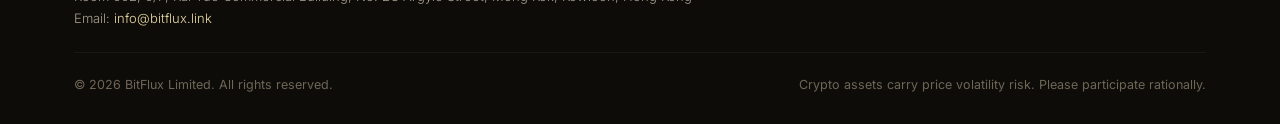
==== commit b43c0c24: "Larger, responsive type for headings and lists; collapse nav on tablets With the description lines g" ====
--- a/index.html
+++ b/index.html
@@ -26,7 +26,7 @@
   <link rel="preconnect" href="https://fonts.googleapis.com" />
   <link rel="preconnect" href="https://fonts.gstatic.com" crossorigin />
   <link href="https://fonts.googleapis.com/css2?family=Inter:wght@300;400;500;600;700&family=Space+Grotesk:wght@500;600;700&family=Noto+Sans+SC:wght@300;400;500;700&display=swap" rel="stylesheet" />
-  <link rel="stylesheet" href="styles.css?v=20261023e" />
+  <link rel="stylesheet" href="styles.css?v=20261023f" />
 </head>
 <body class="page-home" data-i18n-title="title_home" data-i18n-desc="meta_home">
   <!-- ===== SVG icon sprite ===== -->
@@ -360,12 +360,12 @@
       </div>
       <div class="footer-bottom">
         <span>© 2026 BitFlux Limited. All rights reserved.</span>
-        <!-- build 20261023e -->
+        <!-- build 20261023f -->
         <span data-i18n="foot_disclaimer">Crypto assets carry price volatility risk. Please participate rationally.</span>
       </div>
     </div>
   </footer>
 
-  <script src="app.js?v=20261023e"></script>
+  <script src="app.js?v=20261023f"></script>
 </body>
 </html>
--- a/styles.css
+++ b/styles.css
@@ -137,7 +137,7 @@
 .section{padding:100px 0;position:relative}
 .section-alt{background:linear-gradient(180deg,var(--bg-2),var(--bg))}
 .section-head{text-align:center;max-width:700px;margin:0 auto 58px}
-.eyebrow{display:inline-block;font-size:12px;font-weight:700;letter-spacing:.18em;text-transform:uppercase;color:var(--gold);margin-bottom:16px}
+.eyebrow{display:inline-block;font-size:13px;font-weight:700;letter-spacing:.18em;text-transform:uppercase;color:var(--gold);margin-bottom:16px}
 .section-title{font-size:clamp(28px,3.6vw,42px);margin-bottom:16px;font-weight:600}
 .section-lead{font-size:17px;color:var(--txt-mut);font-weight:300}
 
@@ -158,14 +158,14 @@
 .why-card{background:linear-gradient(180deg,var(--panel),var(--bg-2));border:1px solid var(--line);border-radius:var(--radius);padding:26px;transition:transform .35s var(--ease),border-color .35s}
 .why-card:hover{transform:translateY(-5px);border-color:var(--line-2)}
 .why-ico{color:var(--gold-2);margin-bottom:16px}
-.why-card h3{font-size:17px;margin-bottom:8px;font-weight:600}
+.why-card h3{font-size:clamp(18px,1.7vw,21px);margin-bottom:8px;line-height:1.35;font-weight:600}
 .why-card p{font-size:14px;color:var(--txt-mut);font-weight:300}
 
 /* stat band */
 .stat-band{display:grid;grid-template-columns:repeat(4,1fr);gap:18px;text-align:center}
 .stat-band div{background:linear-gradient(180deg,var(--panel),var(--bg-2));border:1px solid var(--line);border-radius:var(--radius);padding:30px 16px}
 .stat-band strong{display:block;font-family:'Space Grotesk';font-size:38px;font-weight:600;background:var(--gold-grad);-webkit-background-clip:text;background-clip:text;-webkit-text-fill-color:transparent}
-.stat-band span{font-size:13px;color:var(--txt-mut);margin-top:4px}
+.stat-band span{font-size:14.5px;color:var(--txt-mut);margin-top:4px}
 
 /* preview gallery */
 .preview-grid{display:grid;grid-template-columns:repeat(4,1fr);gap:20px}
@@ -181,18 +181,18 @@
 .steps{display:flex;align-items:stretch;justify-content:center;gap:14px;flex-wrap:wrap}
 .step{flex:1;min-width:230px;background:linear-gradient(180deg,var(--panel),var(--bg-2));border:1px solid var(--line);border-radius:var(--radius);padding:30px}
 .step-num{font-family:'Space Grotesk';font-size:32px;font-weight:600;background:var(--gold-grad);-webkit-background-clip:text;background-clip:text;-webkit-text-fill-color:transparent;margin-bottom:14px}
-.step h3{font-size:19px;margin-bottom:8px;font-weight:600}
+.step h3{font-size:clamp(19px,1.9vw,23px);margin-bottom:8px;font-weight:600}
 .step p{font-size:14.5px;color:var(--txt-mut);font-weight:300}
 .step-arrow{align-self:center;font-size:24px;color:var(--gold-3)}
 
 /* split (security / card) */
 .split{display:grid;grid-template-columns:1fr 1fr;gap:58px;align-items:center}
 .split-copy .section-title,.split-copy .eyebrow{text-align:left}
-.check-list{list-style:none;display:flex;flex-direction:column;gap:18px;margin-top:26px}
-.check-list li{display:flex;gap:14px}
-.check-list .ck{flex:none;width:28px;height:28px;border-radius:9px;background:var(--gold-soft);color:var(--gold-2);display:grid;place-items:center;margin-top:2px}
-.check-list .ck .ico{width:16px;height:16px}
-.check-list strong{display:block;font-size:15.5px;font-weight:600}
+.check-list{list-style:none;display:flex;flex-direction:column;gap:22px;margin-top:30px}
+.check-list li{display:flex;gap:16px;align-items:center}
+.check-list .ck{flex:none;width:36px;height:36px;border-radius:11px;background:var(--gold-soft);color:var(--gold-2);display:grid;place-items:center}
+.check-list .ck .ico{width:19px;height:19px}
+.check-list strong{display:block;font-size:clamp(17px,1.6vw,20px);font-weight:600}
 .check-list em{font-style:normal;font-size:14px;color:var(--txt-mut);font-weight:300}
 .split-visual{display:flex;justify-content:center}
 .split-phone{background:#000;border:1px solid var(--line-2);border-radius:40px;padding:9px;box-shadow:var(--shadow);width:280px;overflow:hidden}
@@ -238,7 +238,7 @@
 .faq{display:flex;flex-direction:column;gap:12px}
 .faq-item{background:linear-gradient(180deg,var(--panel),var(--bg-2));border:1px solid var(--line);border-radius:14px;padding:0 22px;transition:border-color .35s var(--ease),background .35s}
 .faq-item.open{border-color:var(--line-2);background:linear-gradient(180deg,var(--panel-2),var(--panel))}
-.faq-q{width:100%;background:none;border:0;cursor:pointer;font-family:inherit;color:var(--txt);font-weight:600;font-size:16px;padding:18px 0;display:flex;justify-content:space-between;align-items:center;gap:16px;text-align:left}
+.faq-q{width:100%;background:none;border:0;cursor:pointer;font-family:inherit;color:var(--txt);font-weight:600;font-size:clamp(16px,1.5vw,18px);padding:20px 0;display:flex;justify-content:space-between;align-items:center;gap:16px;text-align:left}
 .faq-ic{position:relative;flex:none;width:18px;height:18px}
 .faq-ic::before,.faq-ic::after{content:"";position:absolute;background:var(--gold);border-radius:2px;transition:transform .35s var(--ease),opacity .35s}
 .faq-ic::before{top:8px;left:0;width:18px;height:2px}
@@ -399,7 +399,7 @@
 .hl{display:block;background:linear-gradient(180deg,var(--panel),var(--bg-2));border:1px solid var(--line);border-radius:var(--radius);padding:26px 24px;transition:transform .35s var(--ease),border-color .35s,box-shadow .35s}
 .hl:hover{transform:translateY(-6px);border-color:var(--line-2);box-shadow:var(--shadow)}
 .hl-ico{width:48px;height:48px;border-radius:13px;background:var(--gold-soft);border:1px solid var(--line-2);display:grid;place-items:center;margin-bottom:16px;color:var(--gold-2)}
-.hl h3{font-size:17px;font-weight:600;margin-bottom:6px}
+.hl h3{font-size:clamp(17px,1.5vw,19px);font-weight:600;margin-bottom:0}
 .hl p{font-size:13px;color:var(--txt-mut);font-weight:300}
 
 /* ===================== REAL CARD SHOWCASE (home) ===================== */
@@ -437,7 +437,7 @@
 .tier-card:hover{transform:translateY(-8px);border-color:var(--line-2);box-shadow:var(--shadow)}
 .tier-img{border-radius:14px;overflow:hidden;margin-bottom:18px;box-shadow:0 18px 40px -22px rgba(0,0,0,.8)}
 .tier-img img{width:100%;display:block}
-.tier-card h3{font-family:'Space Grotesk';font-size:20px;font-weight:600;margin-bottom:8px;background:var(--gold-grad);-webkit-background-clip:text;background-clip:text;-webkit-text-fill-color:transparent}
+.tier-card h3{font-family:'Space Grotesk';font-size:clamp(20px,1.9vw,23px);font-weight:600;margin-bottom:8px;background:var(--gold-grad);-webkit-background-clip:text;background-clip:text;-webkit-text-fill-color:transparent}
 .tier-card p{font-size:14px;color:var(--txt-mut);font-weight:300}
 
 /* ===================== FEATURES · 图文并茂 (alternating rows) ===================== */
@@ -453,11 +453,11 @@
 .feat-phone .phone-screen img{width:104%;margin-left:-2%;display:block}
 .feat-text{max-width:480px}
 .feat-text .fcard-ico{margin-bottom:18px}
-.feat-step{display:inline-block;font-family:'Space Grotesk';font-size:12px;font-weight:600;letter-spacing:.16em;text-transform:uppercase;color:var(--gold-3);margin-bottom:10px}
-.feat-text h3{font-size:clamp(23px,2.5vw,30px);font-weight:600;margin-bottom:14px;letter-spacing:-.01em}
+.feat-step{display:inline-block;font-family:'Space Grotesk';font-size:13px;font-weight:600;letter-spacing:.16em;text-transform:uppercase;color:var(--gold-3);margin-bottom:10px}
+.feat-text h3{font-size:clamp(26px,3.1vw,38px);font-weight:600;margin-bottom:18px;letter-spacing:-.01em}
 .feat-text p{font-size:16px;color:var(--txt-mut);font-weight:300;margin-bottom:18px}
 .feat-text .tags{display:flex;flex-wrap:wrap;gap:8px}
-.feat-text .tags span{font-size:11.5px;color:var(--gold-2);background:rgba(200,163,91,.08);border:1px solid var(--line);padding:4px 11px;border-radius:999px;font-weight:500}
+.feat-text .tags span{font-size:13.5px;color:var(--gold-2);background:rgba(200,163,91,.08);border:1px solid var(--line);padding:6px 14px;border-radius:999px;font-weight:500}
 @media(hover:hover){.feat-phone{animation:floatY 7s ease-in-out infinite}}
 
 /* ===================== IN-PHONE APP MOCKUPS (code UI · no screenshots · no private data) ===================== */
@@ -633,7 +633,7 @@
 .ls-item{margin:0;position:relative;border-radius:var(--radius-lg);overflow:hidden;border:1px solid var(--line-2);box-shadow:var(--shadow)}
 .ls-item img{width:100%;height:480px;object-fit:cover;display:block;transition:transform .7s cubic-bezier(.16,1,.3,1)}
 .ls-item:hover img{transform:scale(1.05)}
-.ls-item figcaption{position:absolute;left:18px;bottom:16px;z-index:2;font-family:'Space Grotesk';font-size:14px;font-weight:600;color:var(--gold-2);background:rgba(10,9,7,.55);border:1px solid var(--line-2);backdrop-filter:blur(8px);padding:7px 14px;border-radius:999px}
+.ls-item figcaption{position:absolute;left:18px;bottom:16px;z-index:2;font-family:'Space Grotesk';font-size:15px;font-weight:600;color:var(--gold-2);background:rgba(10,9,7,.55);border:1px solid var(--line-2);backdrop-filter:blur(8px);padding:7px 14px;border-radius:999px}
 .ls-item::after{content:"";position:absolute;inset:0;background:linear-gradient(180deg,transparent 55%,rgba(10,9,7,.6));pointer-events:none}
 
 /* ===================== RESPONSIVE ===================== */
@@ -721,7 +721,7 @@
 .bx:hover{transform:translateY(-6px);border-color:var(--line-2);box-shadow:var(--shadow)}
 .bx-pill{display:inline-flex;align-items:center;gap:7px;align-self:flex-start;font-family:'Space Grotesk';font-size:12.5px;font-weight:600;letter-spacing:.02em;color:var(--gold-2);background:rgba(200,163,91,.1);border:1px solid var(--line-2);border-radius:999px;padding:6px 14px;margin-bottom:16px}
 .bx-pill .ico{width:14px;height:14px}
-.bx h3{font-size:20px;font-weight:600;margin-bottom:6px}
+.bx h3{font-size:clamp(20px,1.9vw,24px);font-weight:600;margin-bottom:6px}
 .bx .bx-sub{font-size:13.5px;color:var(--txt-mut);font-weight:300}
 /* pay — send demo */
 .bx-pay{grid-area:pay}
@@ -853,3 +853,11 @@
   .legal h2{font-size:18px;margin-top:38px}
   .legal-contact{padding:18px}
 }
+
+/* tablets: the full nav doesn't fit below ~980px — use the mobile menu */
+@media(max-width:980px){
+  .nav-links,.nav-actions{display:none}
+  .nav-burger{display:flex}
+  .nav-mobile{display:flex}
+}
+.lang-toggle{white-space:nowrap}
